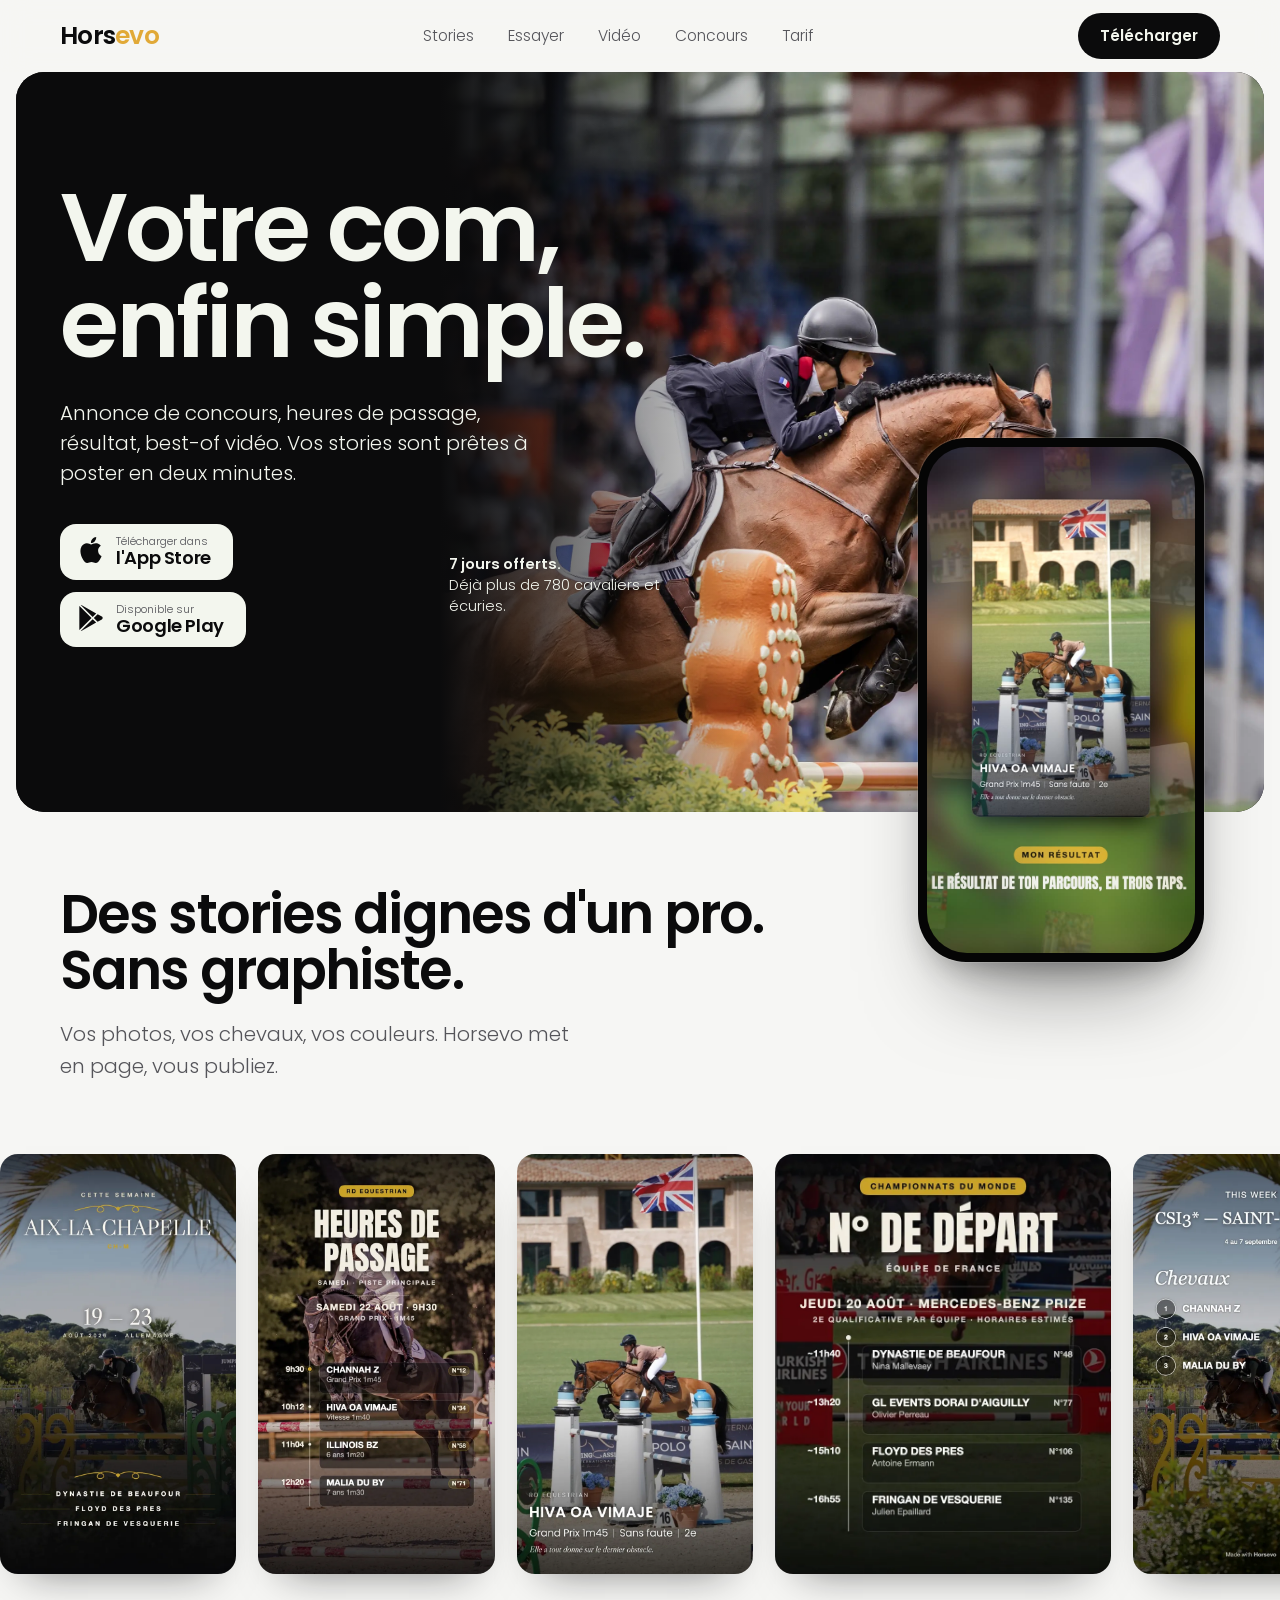
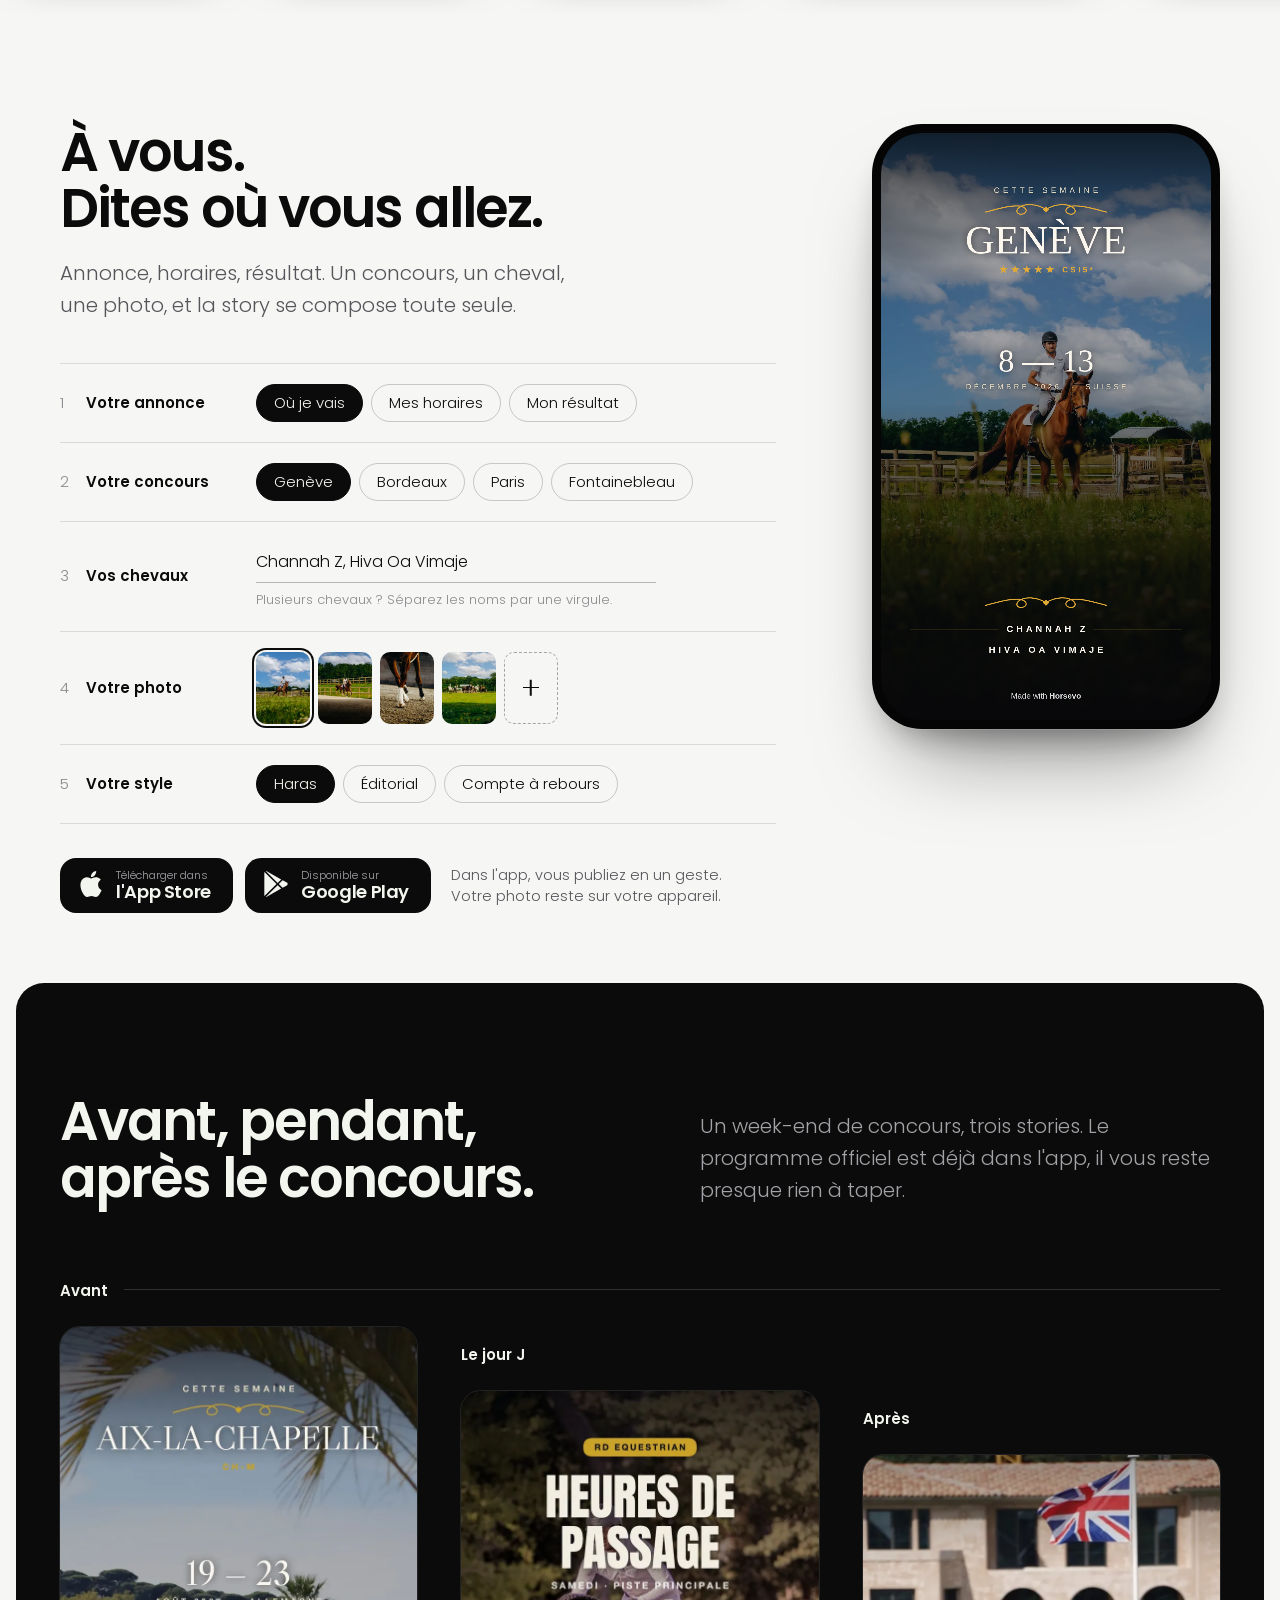
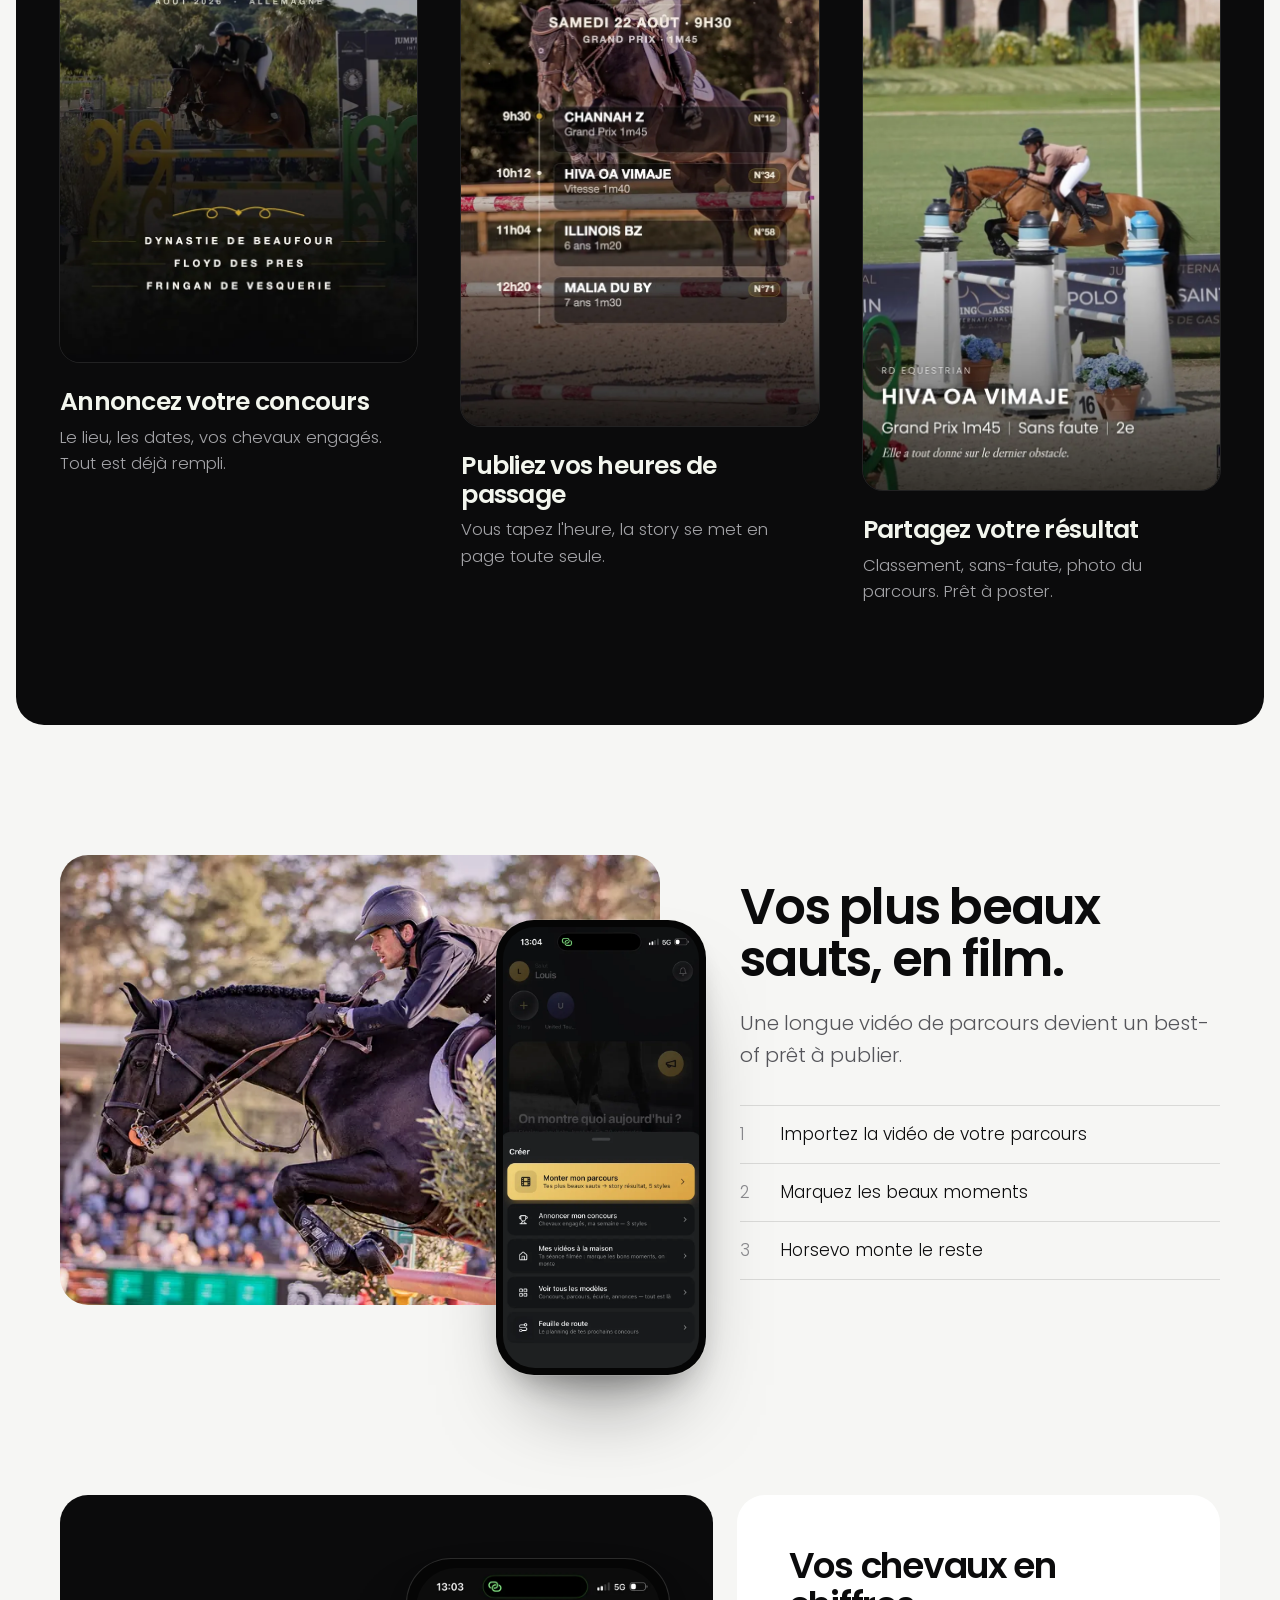
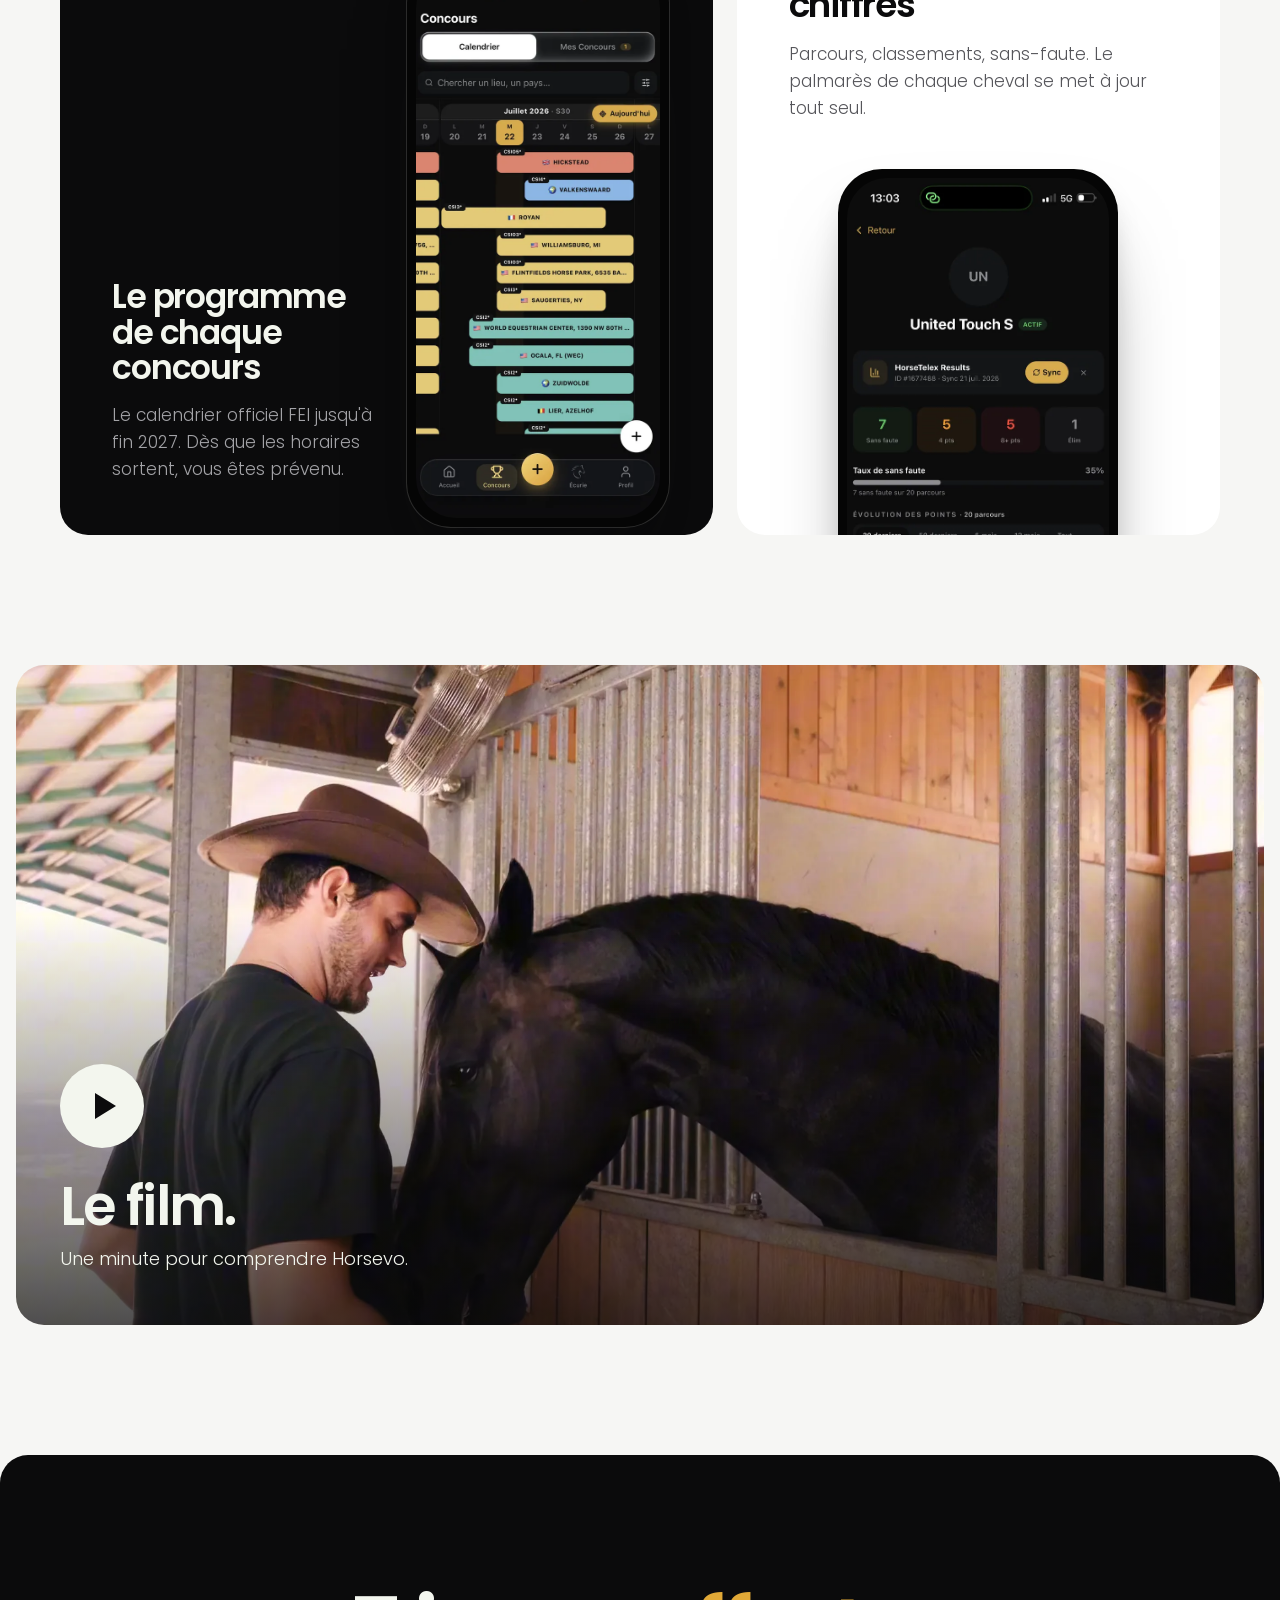
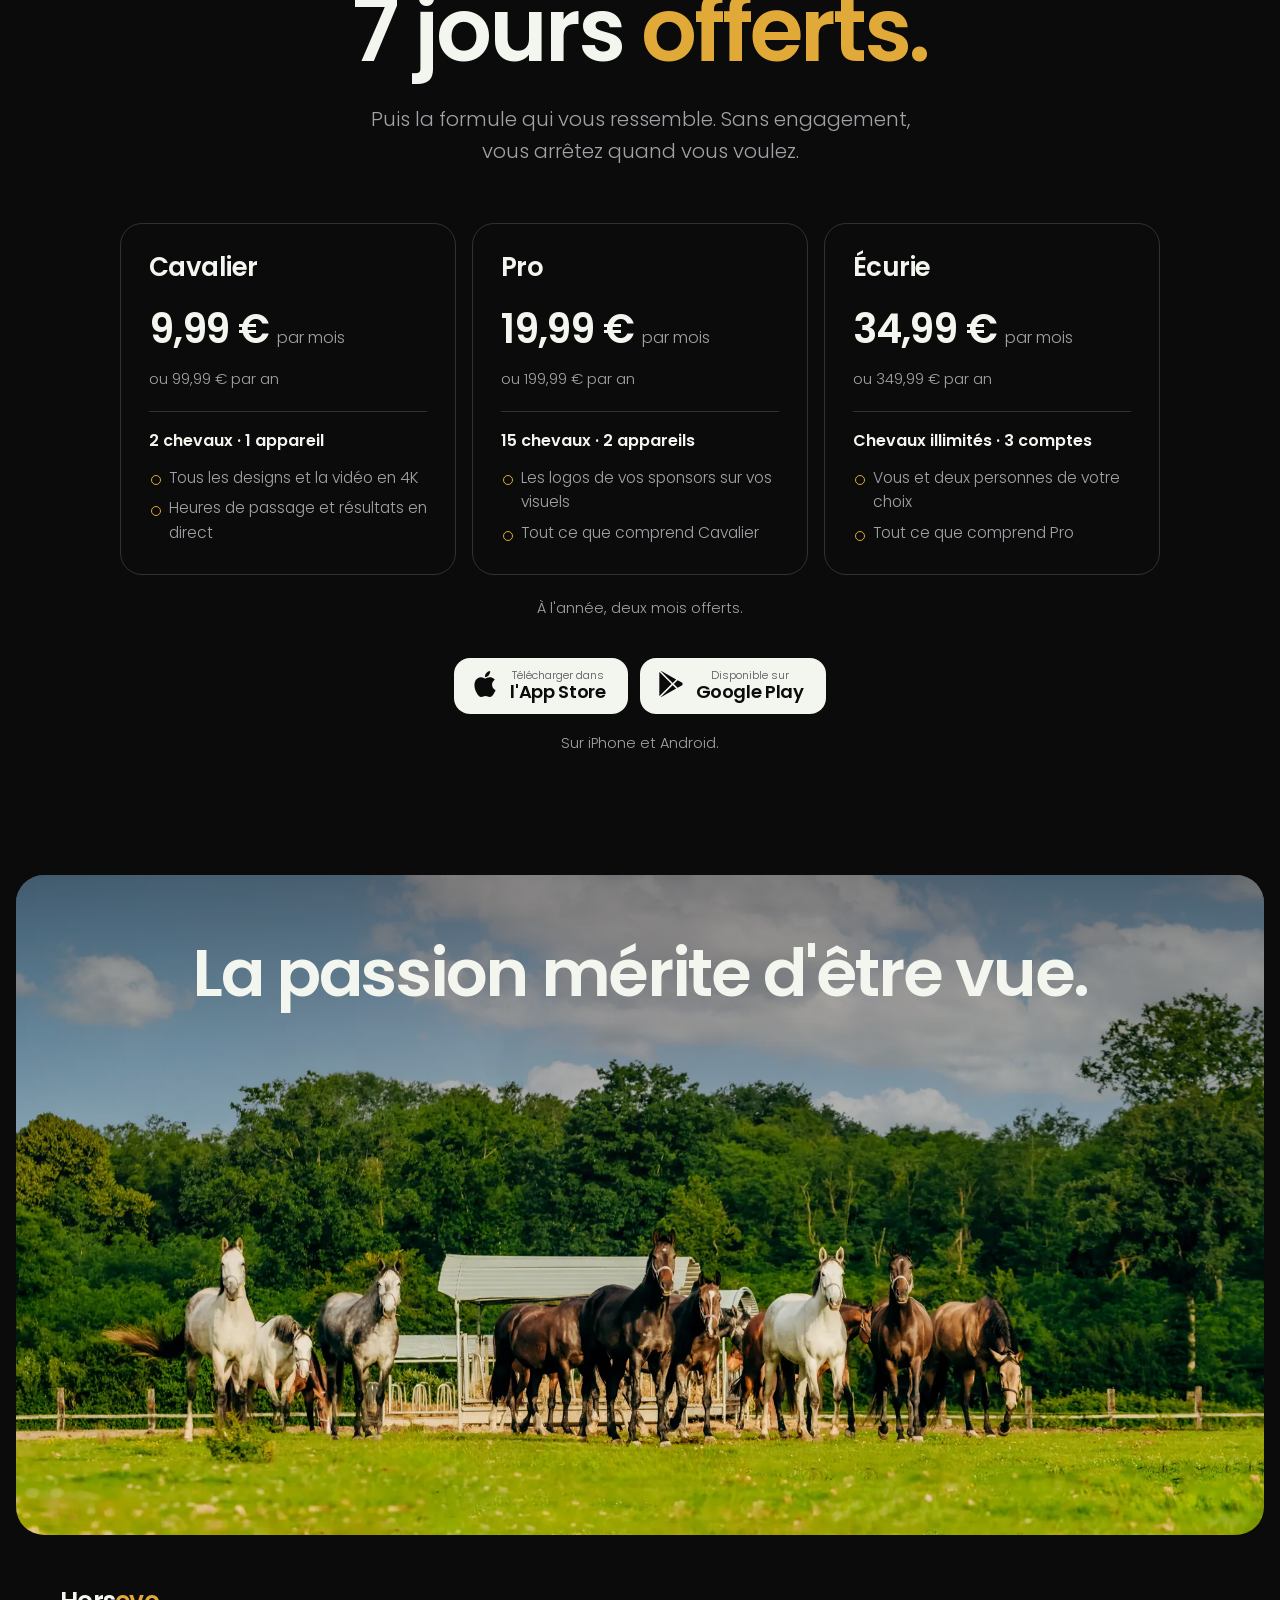
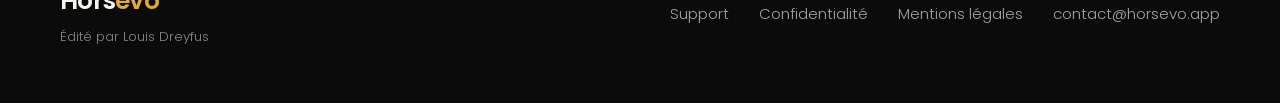
==== index.html @ 9f5da181 "Jour J des formules : Pro et Écurie sans « Bientôt », conditions avec les trois formules (à publier " ====
<!doctype html>
<html lang="fr">
<head>
<meta charset="utf-8" />
<meta name="viewport" content="width=device-width, initial-scale=1, viewport-fit=cover" />
<title>Horsevo · Votre com, enfin simple</title>
<meta name="description" content="Annonce de concours, heures de passage, résultat, best-of vidéo. Avec Horsevo, les stories des cavaliers et des écuries sont prêtes à poster en deux minutes." />
<meta name="theme-color" content="#F6F6F4" />
<link rel="canonical" href="https://horsevo.app/" />
<meta property="og:title" content="Horsevo · Votre com, enfin simple" />
<meta property="og:description" content="Annonce de concours, heures de passage, résultat, best-of vidéo. Vos stories sont prêtes à poster en deux minutes." />
<meta property="og:type" content="website" />
<meta property="og:url" content="https://horsevo.app/" />
<meta property="og:image" content="https://horsevo.app/assets/img/partage.jpg" />
<meta property="og:image:width" content="1200" />
<meta property="og:image:height" content="630" />
<meta property="og:locale" content="fr_FR" />
<meta name="twitter:card" content="summary_large_image" />
<meta name="apple-itunes-app" content="app-id=6760648026" />
<link rel="icon" type="image/png" sizes="32x32" href="/assets/favicon-32.png" />
<link rel="apple-touch-icon" href="/assets/apple-touch-icon.png" />
<link rel="preload" href="/assets/fonts/poppins-semibold-latin.woff2" as="font" type="font/woff2" crossorigin />
<link rel="preload" href="/assets/fonts/poppins-light-latin.woff2" as="font" type="font/woff2" crossorigin />
<script>document.documentElement.className = 'js';</script>
<script type="application/ld+json">
{
  "@context": "https://schema.org",
  "@type": "SoftwareApplication",
  "name": "Horsevo",
  "operatingSystem": "iOS, Android",
  "applicationCategory": "SportsApplication",
  "description": "L'application de communication des cavaliers et des écuries : annonces de concours, heures de passage, résultats et best-of vidéo.",
  "url": "https://horsevo.app/",
  "installUrl": "https://apps.apple.com/fr/app/id6760648026",
  "offers": { "@type": "Offer", "price": "9.99", "priceCurrency": "EUR" }
}
</script>
<style>
  @font-face{font-family:Poppins;font-weight:300;font-style:normal;font-display:swap;src:url(/assets/fonts/poppins-light-latin.woff2) format("woff2")}
  @font-face{font-family:Poppins;font-weight:600;font-style:normal;font-display:swap;src:url(/assets/fonts/poppins-semibold-latin.woff2) format("woff2")}
  @font-face{font-family:"Libre Caslon Display";font-weight:400;font-style:normal;font-display:swap;src:url(/assets/fonts/librecaslondisplay-latin.woff2) format("woff2")}
  @font-face{font-family:Anton;font-weight:400;font-style:normal;font-display:swap;src:url(/assets/fonts/anton-latin.woff2) format("woff2")}

  /* Couleurs de la charte Horsevo (septembre 2026). L'or est une ponctuation, jamais une surface. */
  :root{
    --noir:#0B0B0C; --casse:#F3F6EE; --papier:#F6F6F4; --gris:#8A8A8E; --or:#E1A937;
    --blanc:#FFFFFF; --texte2:#55555A;
    --trait:rgba(11,11,12,.12); --trait-c:rgba(243,246,238,.16);
    --r:28px;
  }
  *{box-sizing:border-box;margin:0;padding:0}
  html{scroll-behavior:smooth;-webkit-text-size-adjust:100%}
  section[id]{scroll-margin-top:96px}
  body{background:var(--papier);color:var(--noir);font-family:Poppins,-apple-system,BlinkMacSystemFont,"Helvetica Neue",Arial,sans-serif;
    font-weight:300;font-size:18px;line-height:1.6;-webkit-font-smoothing:antialiased;overflow-x:hidden}
  img,video{display:block;max-width:100%}
  picture{display:block}
  a{color:inherit;text-decoration:none}
  button{font:inherit;color:inherit;background:none;border:0;cursor:pointer;text-align:inherit}
  :focus-visible{outline:2px solid var(--or);outline-offset:3px;border-radius:6px}
  .wrap{max-width:1240px;margin:0 auto;padding:0 40px}
  h1,h2,h3{font-weight:600;letter-spacing:-.035em;line-height:1.04}
  h2{font-size:54px}
  .lead{color:var(--texte2);font-size:20px;max-width:520px}
  .sombre{background:var(--noir);color:var(--casse)}
  .sombre .lead{color:#A3A3A7}
  .sr{position:absolute;width:1px;height:1px;overflow:hidden;clip:rect(0 0 0 0);white-space:nowrap}

  /* apparition douce au défilement */
  .js .rv{opacity:0;transform:translateY(14px);transition:opacity .9s ease,transform .9s cubic-bezier(.22,1,.36,1)}
  .js .rv.in{opacity:1;transform:none}
  .js .rv.d1{transition-delay:.12s} .js .rv.d2{transition-delay:.24s}

  /* nav */
  nav{position:sticky;top:0;z-index:20;background:rgba(246,246,244,.84);backdrop-filter:saturate(1.4) blur(14px);-webkit-backdrop-filter:saturate(1.4) blur(14px)}
  nav .wrap{display:flex;align-items:center;justify-content:space-between;height:72px}
  .wm{font-size:25px;font-weight:600;letter-spacing:-.03em}
  .wm b{color:var(--or);font-weight:600}
  .links{display:flex;gap:34px;font-size:15.5px;color:var(--texte2)}
  .links a{transition:color .2s}
  .links a:hover{color:var(--noir)}
  .btn{display:inline-flex;align-items:center;gap:10px;background:var(--noir);color:var(--casse);border-radius:999px;padding:11px 22px;font-size:15px;font-weight:600;transition:transform .25s ease}
  .btn:hover{transform:translateY(-1px)}

  /* accueil */
  .hero{padding:0 16px;position:relative}
  .hero-in{position:relative;height:740px;border-radius:var(--r);overflow:hidden;background:var(--noir)}
  .hero-in picture,.hero-in img{width:100%;height:100%}
  .hero-in img{object-fit:cover;object-position:50% 36%;animation:derive 26s ease-in-out infinite alternate}
  @keyframes derive{from{transform:scale(1.02)}to{transform:scale(1.09) translateX(-1.2%)}}
  .hero-in::after{content:"";position:absolute;inset:0;background:linear-gradient(90deg,rgba(11,11,12,.64) 0%,rgba(11,11,12,.32) 40%,rgba(11,11,12,0) 66%)}
  /* Grand écran : la photo à droite, le texte sur le noir à gauche (le visage de la cavalière ne passe plus sous le titre). */
  @media(min-width:1081px){
    .hero-in picture{position:absolute;top:0;right:0;bottom:0;width:66%}
    .hero-in img{object-position:50% 30%}
    .hero-in::after{background:linear-gradient(90deg,var(--noir) 34%,rgba(11,11,12,.55) 45%,rgba(11,11,12,0) 62%)}
  }
  .hero-tx{position:absolute;z-index:2;left:max(40px,calc((100% - 1160px)/2));top:108px;color:var(--casse);max-width:660px}
  .hero-tx h1{font-size:96px;line-height:1}
  .hero-tx p{font-size:20px;line-height:1.5;margin-top:26px;max-width:500px}
  .cta{display:flex;align-items:center;gap:20px;margin-top:36px}
  .store{display:inline-flex;align-items:center;gap:12px;background:var(--casse);color:var(--noir);border-radius:16px;padding:11px 22px 11px 18px;transition:transform .25s ease}
  .store:hover{transform:translateY(-2px)}
  .stores{display:flex;flex-wrap:wrap;gap:12px}
  .store svg{width:26px;height:26px;flex:none;margin-top:-3px}
  .store small{display:block;font-size:11px;line-height:1.1;color:var(--texte2);font-weight:300}
  .store span{display:block;font-size:18px;font-weight:600;letter-spacing:-.02em;line-height:1.2;text-align:left}
  .cta-n{font-size:14.5px;line-height:1.45}
  .cta-n b{font-weight:600}

  /* téléphone */
  .phone{position:relative;background:#050505;border-radius:48px;padding:9px;aspect-ratio:9/19.5;
    box-shadow:0 0 0 1px rgba(243,246,238,.14),0 50px 90px -40px rgba(11,11,12,.6),0 18px 36px -18px rgba(11,11,12,.4)}
  .phone img,.phone video{width:100%;height:100%;border-radius:40px;object-fit:cover;background:#000}
  .phone picture{height:100%}
  .hero-phone{position:absolute;z-index:3;width:286px;aspect-ratio:9/16.5;right:max(72px,calc((100% - 1128px)/2));bottom:-150px}

  /* stories */
  .after{padding:74px 0 0}
  .after .wrap{min-height:150px}
  .after h2{max-width:760px}
  .after .lead{margin-top:20px}
  .ribbon{margin-top:64px;overflow:hidden;padding:8px 0 40px}
  .track{display:flex;gap:22px;width:max-content;animation:defile 50s linear infinite}
  .ribbon:hover .track{animation-play-state:paused}
  @keyframes defile{to{transform:translateX(calc(-50% - 11px))}}
  .track img{height:420px;width:auto;border-radius:18px;box-shadow:0 22px 40px -26px rgba(11,11,12,.55)}

  /* simulateur : la story se compose en direct */
  .simu{display:none;padding:110px 0 0}
  .js .simu{display:block}
  .s-grid{display:grid;grid-template-columns:1fr 348px;gap:96px;align-items:start}
  .s-ph{position:sticky;top:104px}
  .s-tx .lead{margin-top:20px}
  .s-form{margin-top:42px;border-top:1px solid var(--trait);counter-reset:rang}
  .rang{display:grid;grid-template-columns:178px 1fr;gap:18px;align-items:center;padding:20px 0;border-bottom:1px solid var(--trait);counter-increment:rang}
  .rang[hidden]{display:none}
  .et{font-size:15px;font-weight:600;display:flex;gap:14px}
  .et i{font-style:normal;font-weight:300;color:var(--gris);width:12px}
  .et i::before{content:counter(rang)}
  .choix{display:flex;flex-wrap:wrap;gap:8px}
  .puce{position:relative;cursor:pointer}
  .puce input,.vig input{position:absolute;opacity:0;width:1px;height:1px;pointer-events:none}
  .puce span{display:block;border:1px solid rgba(11,11,12,.2);border-radius:999px;padding:8px 17px;font-size:15px;line-height:1.35;transition:background .2s,color .2s,border-color .2s}
  .puce:hover span{border-color:var(--noir)}
  .puce input:checked + span{background:var(--noir);border-color:var(--noir);color:var(--casse)}
  .puce input:focus-visible + span,.vig input:focus-visible + img,.vig input:focus-visible + b{outline:2px solid var(--or);outline-offset:3px}
  .champ{width:100%;max-width:400px;font:inherit;font-size:16px;color:var(--noir);background:transparent;border:0;border-bottom:1px solid rgba(11,11,12,.28);border-radius:0;padding:7px 0;transition:border-color .2s}
  .champ:focus{outline:0;border-bottom-color:var(--noir)}
  .aide{display:block;font-size:13px;color:var(--gris);margin-top:7px}
  .vig{position:relative;cursor:pointer;display:block}
  .vig img,.vig b{display:block;width:54px;height:72px;border-radius:10px;object-fit:cover}
  .vig b{border:1px dashed rgba(11,11,12,.34);position:relative;transition:border-color .2s}
  .vig b::before,.vig b::after{content:"";position:absolute;left:50%;top:50%;width:16px;height:1.5px;margin:-.75px 0 0 -8px;background:var(--noir)}
  .vig b::after{transform:rotate(90deg)}
  .vig:hover b{border-color:var(--noir)}
  .vig input:checked + img{box-shadow:0 0 0 2px var(--papier),0 0 0 4px var(--noir)}
  .vig.perso.pleine b{display:none}
  .deux{display:flex;flex-direction:column;gap:10px}
  .charge{display:flex;align-items:center;flex-wrap:wrap;gap:6px 18px}
  .charge .aide{margin-top:0}
  .bouton{border:1px solid var(--noir);border-radius:999px;padding:9px 20px;font-size:15px;font-weight:600;line-height:1.35;transition:background .2s,color .2s,opacity .2s}
  .bouton:hover{background:var(--noir);color:var(--casse)}
  .bouton:disabled{opacity:.5;cursor:default;background:transparent;color:var(--noir)}
  .s-fin{display:flex;align-items:center;gap:20px;margin-top:34px}
  .s-fin p{font-size:14.5px;line-height:1.45;color:var(--texte2)}
  .store.n{background:var(--noir);color:var(--casse)}
  .store.n small{color:#A3A3A7}
  .s-ph .phone{aspect-ratio:auto;border-radius:50px}
  .ecran{position:relative;aspect-ratio:9/16;border-radius:41px;overflow:hidden;background:#050708}
  .ecran canvas{position:absolute;inset:0;width:100%;height:100%;display:block;opacity:0;transition:opacity .45s ease}
  .ecran canvas.vue{opacity:1}

  /* avant, pendant, après : panneau noir */
  .panneau{margin:70px 16px 0;border-radius:var(--r)}
  .moments{padding:110px 0 120px}
  .m-head{display:flex;justify-content:space-between;align-items:flex-end;gap:40px}
  .m-grid{display:grid;grid-template-columns:repeat(3,1fr);gap:44px;margin-top:70px;position:relative}
  .m-grid::before{content:"";position:absolute;left:0;right:0;top:13px;height:1px;background:var(--trait-c)}
  .mo:nth-child(2){margin-top:64px}
  .mo:nth-child(3){margin-top:128px}
  .mo .when{position:relative;display:inline-block;background:var(--noir);padding-right:16px;font-size:15px;font-weight:600;line-height:26px}
  .mo img{margin-top:22px;border-radius:20px;width:100%;height:auto;box-shadow:0 0 0 1px rgba(243,246,238,.10)}
  .mo h3{font-size:25px;letter-spacing:-.03em;line-height:1.15;margin-top:26px}
  .mo p{color:#A3A3A7;font-size:16.5px;margin-top:8px;max-width:330px}

  /* best-of */
  .film{padding:130px 0 0}
  .f-grid{display:grid;grid-template-columns:1.25fr 1fr;gap:80px;align-items:center}
  .f-ph{position:relative}
  .f-ph > picture img{border-radius:var(--r);width:100%;height:auto;aspect-ratio:4/3;object-fit:cover}
  .f-ph .phone{position:absolute;width:210px;right:-46px;bottom:-70px;border-radius:38px;padding:7px}
  .f-ph .phone img{border-radius:32px}
  .f-tx h2{font-size:50px}
  .f-tx .lead{margin-top:22px}
  .steps{margin-top:34px;border-top:1px solid var(--trait);list-style:none;counter-reset:e}
  .steps li{display:flex;gap:18px;padding:15px 0;border-bottom:1px solid var(--trait);font-size:17px;counter-increment:e}
  .steps li::before{content:counter(e);color:var(--gris);width:22px;flex:none}

  /* concours + chevaux */
  .duo{padding:190px 0 0}
  .d-grid{display:grid;grid-template-columns:1.35fr 1fr;gap:24px}
  .card{background:var(--blanc);border-radius:var(--r);padding:52px 52px 0;overflow:hidden;position:relative;min-height:640px}
  .card h3{font-size:36px;line-height:1.08;max-width:420px}
  .card p{color:var(--texte2);margin-top:16px;font-size:17px;max-width:400px}
  .card .phone{width:280px;margin:46px auto -260px;border-radius:44px}
  .card.a{background:var(--noir);color:var(--casse);display:flex;flex-direction:column;justify-content:flex-end;padding-bottom:52px}
  .card.a p{color:#A3A3A7;max-width:270px}
  .card.a h3{max-width:270px;font-size:33px}
  .card.a .phone{position:absolute;right:44px;top:64px;margin:0;width:262px}

  /* le film */
  .brand{padding:130px 16px 0}
  .brand-in{position:relative;display:block;width:100%;border-radius:var(--r);overflow:hidden;height:660px}
  .brand-in picture,.brand-in img{width:100%;height:100%}
  .brand-in img{object-fit:cover;object-position:50% 38%;transition:transform 1.2s cubic-bezier(.22,1,.36,1)}
  .brand-in:hover img{transform:scale(1.03)}
  .brand-in::after{content:"";position:absolute;inset:0;background:linear-gradient(0deg,rgba(11,11,12,.72),rgba(11,11,12,0) 62%)}
  .play{width:84px;height:84px;margin-bottom:30px;border-radius:50%;background:var(--casse);display:flex;align-items:center;justify-content:center}
  .play::before{content:"";margin-left:6px;border-left:21px solid var(--noir);border-top:13px solid transparent;border-bottom:13px solid transparent}
  .brand-tx{position:absolute;z-index:2;left:max(40px,calc((100% - 1160px)/2));bottom:52px;color:var(--casse)}
  .brand-tx strong{display:block;font-size:54px;font-weight:600;letter-spacing:-.035em;line-height:1.04}
  .brand-tx em{display:block;font-style:normal;margin-top:10px;font-size:18px}

  dialog{border:0;padding:0;background:transparent;max-width:none;max-height:none;margin:auto;overflow:visible}
  dialog::backdrop{background:rgba(11,11,12,.86)}
  dialog video{width:min(92vw,1280px);height:auto;max-height:82vh;border-radius:22px;background:#000}
  .fermer{position:absolute;top:-52px;right:0;color:var(--casse);font-size:15px;font-weight:600;padding:10px 0}

  /* fin : tarif, photo, pied, sur noir */
  .fin{margin-top:130px;border-radius:var(--r) var(--r) 0 0;padding-bottom:1px}
  .price{padding:130px 0 120px;text-align:center}
  .price h2{font-size:88px}
  .price h2 b{color:var(--or);font-weight:600}
  .price p{font-size:20px;color:#A3A3A7;margin:26px auto 0;max-width:580px}
  .price .stores{margin-top:38px;justify-content:center}
  .price .fine{font-size:14.5px;margin-top:18px}
  .formules{display:grid;grid-template-columns:repeat(3,minmax(0,1fr));gap:16px;max-width:1040px;margin:56px auto 0;text-align:left}
  .formule{position:relative;border:1px solid var(--trait-c);border-radius:22px;padding:30px 28px 28px;display:flex;flex-direction:column;gap:6px}
  .formule h3{font-size:26px;letter-spacing:-.02em}
  .price .formule p{margin:0;max-width:none}
  .price .formule .prix{font-size:16px;color:#A3A3A7;margin-top:10px}
  .formule .prix b{font-size:40px;font-weight:600;color:var(--casse);letter-spacing:-.03em;margin-right:4px}
  .price .formule .an{font-size:15px;color:#A3A3A7}
  .price .formule .quoi{font-size:16px;color:var(--casse);font-weight:600;margin-top:14px;padding-top:16px;border-top:1px solid var(--trait-c)}
  .formule ul{list-style:none;display:flex;flex-direction:column;gap:6px;font-size:15.5px;color:#A3A3A7;margin-top:6px}
  .formule li{padding-left:20px;position:relative}
  .formule li::before{content:"";position:absolute;left:2px;top:.62em;width:8px;height:8px;border-radius:50%;border:1.5px solid var(--or)}
  .price .formules + .fine{margin-top:22px}
  .end{padding:0 16px}
  .end-in{position:relative;border-radius:var(--r);overflow:hidden;height:660px}
  .end-in picture,.end-in img{width:100%;height:100%}
  .end-in img{object-fit:cover;object-position:50% 36%}
  .end-in::after{content:"";position:absolute;inset:0;background:linear-gradient(180deg,rgba(11,11,12,.48),rgba(11,11,12,0) 55%)}
  .end-tx{position:absolute;z-index:2;inset:64px 40px auto;text-align:center;color:var(--casse)}
  .end-tx h2{font-size:66px}
  footer{padding:46px 0 54px;font-size:15px;color:#A3A3A7}
  footer .wrap{display:flex;justify-content:space-between;align-items:center;gap:30px;flex-wrap:wrap}
  footer .fl{display:flex;gap:30px}
  footer .fl a{transition:color .2s}
  footer .fl a:hover{color:var(--casse)}
  footer .wm{color:var(--casse)}
  .edite{display:block;font-size:13px;margin-top:6px;color:var(--gris)}

  @media(max-width:1080px){
    .s-grid{grid-template-columns:1fr 300px;gap:56px}
    .rang{grid-template-columns:150px 1fr}
    .after h2{max-width:560px}
    .m-head{display:block}
    .m-head .lead{margin-top:18px}
    .hero-tx h1{font-size:80px}
    .hero-phone{width:250px}
    .f-grid{gap:70px}
    .card{padding:40px 40px 0}
    .card.a{padding-bottom:40px}
    .card.a .phone{width:230px;right:30px}
    .card.a h3,.card.a p{max-width:230px}
  }

  @media(max-width:900px){
    body{font-size:16.5px}
    .wrap{padding:0 22px}
    .links{display:none}
    nav .wrap{height:62px}
    .btn{padding:10px 18px;font-size:14.5px}
    h2,.f-tx h2{font-size:35px}
    .brand-tx strong{font-size:35px}
    .lead{font-size:17px}
    .hero{padding:0 10px}
    .hero-in{height:680px}
    .hero-in img{object-position:58% 50%}
    .hero-in::after{background:linear-gradient(180deg,rgba(11,11,12,.64),rgba(11,11,12,.2) 62%)}
    .hero-tx{left:24px;right:24px;top:44px}
    .hero-tx h1{font-size:clamp(44px,13.4vw,60px)}
    .hero-tx p{font-size:16.5px;margin-top:18px;max-width:300px}
    .cta{flex-direction:column;align-items:flex-start;gap:14px;margin-top:26px}
    .hero-phone{width:176px;right:50%;transform:translateX(50%);bottom:-120px;border-radius:34px;padding:6px}
    .hero-phone video{border-radius:28px}
    .after{padding-top:170px}
    .after h2{max-width:none}
    .ribbon{margin-top:40px}
    .track{gap:14px}
    .track img{height:300px;border-radius:14px}
    .panneau{margin:40px 10px 0}
    .moments{padding:70px 0 80px}
    .m-head{display:block}
    .m-head .lead{margin-top:16px}
    .m-grid{grid-template-columns:1fr;gap:54px;margin-top:44px}
    .m-grid::before{display:none}
    .mo:nth-child(2),.mo:nth-child(3){margin-top:0}
    .mo img{width:78%;max-width:340px}
    .simu{padding-top:80px}
    .s-grid{grid-template-columns:1fr;gap:0}
    .s-tx{display:contents}
    .s-tx h2{grid-row:1}
    .s-tx .lead{grid-row:2;margin-top:16px}
    .s-ph{grid-row:3;position:sticky;top:62px;z-index:5;margin:26px -22px 0;padding:14px 0 6px;background:var(--papier)}
    .s-ph::after{content:"";position:absolute;left:0;right:0;top:100%;height:18px;background:linear-gradient(180deg,var(--papier),rgba(246,246,244,0))}
    .s-ph .phone{width:172px;margin:0 auto;border-radius:30px;padding:5px;box-shadow:0 0 0 1px rgba(243,246,238,.14),0 24px 40px -26px rgba(11,11,12,.6)}
    .ecran{border-radius:25px}
    .js .s-ph.rv{transform:none}
    .s-form{grid-row:4;margin-top:26px}
    .s-fin{grid-row:5;flex-direction:column;align-items:flex-start;gap:12px;margin-top:28px}
    .rang{grid-template-columns:1fr;gap:12px;padding:18px 0}
    .film{padding-top:90px}
    .f-grid{grid-template-columns:1fr;gap:92px}
    .f-ph .phone{width:118px;right:12px;bottom:-54px;border-radius:24px;padding:5px}
    .f-ph .phone img{border-radius:20px}
    .duo{padding-top:90px}
    .d-grid{grid-template-columns:1fr}
    .card{padding:34px 28px 0;min-height:0}
    .card h3{font-size:29px}
    .card.a{padding:34px 28px 0;min-height:0;justify-content:flex-start}
    .card.a h3{order:1;max-width:none;font-size:29px}
    .card.a p{order:2;max-width:none}
    .card .phone,.card.a .phone{position:relative;right:auto;top:auto;width:230px;margin:36px auto -210px;border-radius:38px;padding:7px;order:3}
    .card .phone img{border-radius:32px}
    .brand{padding:90px 10px 0}
    .brand-in{height:460px}
    .brand-tx{left:24px;right:24px;bottom:30px}
    .play{width:64px;height:64px;margin-bottom:20px}
    .play::before{border-left-width:17px;border-top-width:11px;border-bottom-width:11px;margin-left:5px}
    .fin{margin-top:90px}
    .price{padding:90px 0 80px}
    .price h2{font-size:clamp(40px,12.4vw,56px)}
    .price p{font-size:17px}
    .formules{grid-template-columns:1fr;max-width:460px;margin-top:40px}
    .end{padding:0 10px}
    .end-in{height:560px}
    .end-in img{object-position:50% 50%}
    .end-tx{inset:50px 22px auto}
    .end-tx h2{font-size:38px}
    footer .wrap{flex-direction:column;align-items:flex-start;gap:18px}
    footer .fl{flex-wrap:wrap;gap:12px 24px}
    dialog video{border-radius:14px}
  }

  @media(prefers-reduced-motion:reduce){
    html{scroll-behavior:auto}
    .hero-in img,.track{animation:none}
    .js .rv{opacity:1;transform:none;transition:none}
    .ribbon{overflow-x:auto}
  }
  /* rendu figé, pour les captures de relecture */
  .fige .hero-in img,.fige .track{animation:none}
  .fige .rv{opacity:1 !important;transform:none !important;transition:none !important}
</style>
</head>
<body>

<nav aria-label="Navigation principale">
  <div class="wrap">
    <a class="wm" href="/" aria-label="Horsevo, accueil">Hors<b>evo</b></a>
    <div class="links">
      <a href="#stories">Stories</a>
      <a href="#simulateur">Essayer</a>
      <a href="#video">Vidéo</a>
      <a href="#concours">Concours</a>
      <a href="#tarif">Tarif</a>
    </div>
    <a class="btn" href="https://apps.apple.com/fr/app/id6760648026">Télécharger</a>
  </div>
</nav>

<main>

<section class="hero">
  <div class="hero-in">
    <picture>
      <source type="image/webp" srcset="/assets/img/accueil-nina-1000.webp 1000w, /assets/img/accueil-nina-2000.webp 2000w" sizes="100vw">
      <img src="/assets/img/accueil-nina-2000.jpg" srcset="/assets/img/accueil-nina-1000.jpg 1000w, /assets/img/accueil-nina-2000.jpg 2000w" sizes="100vw"
           width="2000" height="2500" alt="Nina Mallevaey et Dynastie de Beaufour en plein saut à Aix-la-Chapelle" fetchpriority="high">
    </picture>
    <div class="hero-tx">
      <h1>Votre com,<br>enfin simple.</h1>
      <p>Annonce de concours, heures de passage, résultat, best-of vidéo. Vos stories sont prêtes à poster en deux minutes.</p>
      <div class="cta">
        <div class="stores">
          <a class="store" href="https://apps.apple.com/fr/app/id6760648026">
          <svg viewBox="0 0 24 24" aria-hidden="true"><path fill="currentColor" d="M12.152 6.896c-.948 0-2.415-1.078-3.96-1.04-2.04.027-3.91 1.183-4.961 3.014-2.117 3.675-.546 9.103 1.519 12.09 1.013 1.454 2.208 3.09 3.792 3.039 1.52-.065 2.09-.987 3.935-.987 1.831 0 2.35.987 3.96.948 1.637-.026 2.676-1.48 3.676-2.948 1.156-1.688 1.636-3.325 1.662-3.415-.039-.013-3.182-1.221-3.22-4.857-.026-3.04 2.48-4.494 2.597-4.559-1.429-2.09-3.623-2.324-4.39-2.376-2-.156-3.675 1.09-4.61 1.09zM15.53 3.83c.843-1.012 1.4-2.427 1.245-3.83-1.207.052-2.662.805-3.532 1.818-.78.896-1.454 2.338-1.273 3.714 1.338.104 2.715-.688 3.559-1.701"/></svg>
          <div><small>Télécharger dans</small><span>l'App Store</span></div>
        </a>
          <a class="store" href="https://play.google.com/store/apps/details?id=app.horsevo">
            <svg viewBox="0 0 24 24" aria-hidden="true"><path fill="currentColor" d="M22.018 13.298l-3.919 2.218-3.515-3.493 3.543-3.521 3.891 2.202a1.49 1.49 0 0 1 0 2.594zM1.337.924a1.486 1.486 0 0 0-.112.568v21.017c0 .217.045.419.124.6l11.155-11.087L1.337.924zm12.207 10.065l3.258-3.238L3.45.195a1.466 1.466 0 0 0-.946-.179l11.04 10.973zm0 2.067l-11 10.933c.298.036.612-.016.906-.183l13.324-7.54-3.23-3.21z"/></svg>
            <div><small>Disponible sur</small><span>Google Play</span></div>
          </a>
        </div>
        <div class="cta-n"><b>7 jours offerts.</b><br>Déjà plus de 780 cavaliers et écuries.</div>
      </div>
    </div>
  </div>
  <div class="phone hero-phone">
    <video id="film-accueil" poster="/assets/img/film-affiche.jpg" autoplay muted loop playsinline preload="metadata"
           aria-label="Le film Horsevo : une story de résultat créée dans l'application">
      <source src="/assets/video/film-540.mp4" type="video/mp4">
    </video>
  </div>
</section>

<section class="after" id="stories">
  <div class="wrap">
    <h2 class="rv">Des stories dignes d'un pro. Sans graphiste.</h2>
    <p class="lead rv d1">Vos photos, vos chevaux, vos couleurs. Horsevo met en page, vous publiez.</p>
  </div>
  <div class="ribbon">
    <div class="track" id="piste">
      <img src="/assets/img/story-annonce.webp" width="720" height="1280" loading="lazy" decoding="async" alt="Story d'annonce de concours : Aix-la-Chapelle, du 19 au 23 août, trois chevaux engagés">
      <img src="/assets/img/story-heures.webp" width="720" height="1280" loading="lazy" decoding="async" alt="Story des heures de passage du samedi, quatre chevaux">
      <img src="/assets/img/story-resultat.webp" width="720" height="1280" loading="lazy" decoding="async" alt="Story de résultat : Hiva Oa Vimaje, sans faute, deuxième du Grand Prix">
      <img src="/assets/img/post-depart.webp" width="720" height="900" loading="lazy" decoding="async" alt="Publication des numéros de départ d'une équipe">
      <img src="/assets/img/story-editorial.webp" width="720" height="1280" loading="lazy" decoding="async" alt="Story de la semaine : les chevaux engagés au CSI de Saint-Tropez">
      <img src="/assets/img/story-palmares.webp" width="720" height="1280" loading="lazy" decoding="async" alt="Story de palmarès : première place pour Channah Z">
      <img src="/assets/img/story-cheval.webp" width="720" height="1280" loading="lazy" decoding="async" alt="Story de présentation d'un cheval, photo en noir et blanc">
    </div>
  </div>
</section>

<section class="simu" id="simulateur">
  <div class="wrap s-grid">
    <div class="s-tx">
      <h2 class="rv">À vous.<br><span id="s-titre">Dites où vous allez.</span></h2>
      <p class="lead rv d1">Annonce, horaires, résultat. Un concours, un cheval, une photo, et la story se compose toute seule.</p>
      <form class="s-form" id="simu" autocomplete="off">
        <div class="rang" role="radiogroup" aria-labelledby="et-0">
          <div class="et" id="et-0"><i aria-hidden="true"></i>Votre annonce</div>
          <div class="choix">
            <label class="puce"><input type="radio" name="mode" value="annonce" checked><span>Où je vais</span></label>
            <label class="puce"><input type="radio" name="mode" value="horaires"><span>Mes horaires</span></label>
            <label class="puce"><input type="radio" name="mode" value="resultat"><span>Mon résultat</span></label>
          </div>
        </div>
        <div class="rang" role="radiogroup" aria-labelledby="et-1">
          <div class="et" id="et-1"><i aria-hidden="true"></i>Votre concours</div>
          <div class="choix" id="choix-concours"></div>
        </div>
        <div class="rang">
          <label class="et" for="chevaux" id="et-chevaux"><i aria-hidden="true"></i>Vos chevaux</label>
          <div>
            <input class="champ" id="chevaux" type="text" maxlength="90" value="Channah Z, Hiva Oa Vimaje" aria-describedby="aide-chevaux">
            <span class="aide" id="aide-chevaux">Plusieurs chevaux ? Séparez les noms par une virgule.</span>
          </div>
        </div>
        <div class="rang" id="rang-horaires" hidden>
          <div class="et"><i aria-hidden="true"></i>Vos horaires</div>
          <div class="charge">
            <button class="bouton" id="charger" type="button">Charger les horaires</button>
            <span class="aide" id="statut-horaires" role="status"></span>
          </div>
        </div>
        <div class="rang" id="rang-resultat" role="group" aria-labelledby="et-r" hidden>
          <div class="et" id="et-r"><i aria-hidden="true"></i>Votre résultat</div>
          <div class="deux">
            <div class="choix" role="radiogroup" aria-label="Votre parcours">
              <label class="puce"><input type="radio" name="score" value="Sans faute" checked><span>Sans faute</span></label>
              <label class="puce"><input type="radio" name="score" value="4 points"><span>4 points</span></label>
            </div>
            <div class="choix" role="radiogroup" aria-label="Votre classement">
              <label class="puce"><input type="radio" name="rang" value="1er"><span>1er</span></label>
              <label class="puce"><input type="radio" name="rang" value="2e" checked><span>2e</span></label>
              <label class="puce"><input type="radio" name="rang" value="3e"><span>3e</span></label>
              <label class="puce"><input type="radio" name="rang" value="5e"><span>5e</span></label>
            </div>
          </div>
        </div>
        <div class="rang" role="radiogroup" aria-labelledby="et-3">
          <div class="et" id="et-3"><i aria-hidden="true"></i>Votre photo</div>
          <div class="choix">
            <label class="vig"><input type="radio" name="photo" value="pre" checked><img src="/assets/simu/pre-v.webp" width="180" height="240" loading="lazy" alt="Un cavalier dans un pré"></label>
            <label class="vig"><input type="radio" name="photo" value="galop"><img src="/assets/simu/galop-v.webp" width="180" height="240" loading="lazy" alt="Un galop le long de la lice"></label>
            <label class="vig"><input type="radio" name="photo" value="sabots"><img src="/assets/simu/sabots-v.webp" width="180" height="240" loading="lazy" alt="Les sabots d'un cheval sur le sable"></label>
            <label class="vig"><input type="radio" name="photo" value="troupeau"><img src="/assets/simu/troupeau-v.webp" width="180" height="240" loading="lazy" alt="Un troupeau au pré"></label>
            <label class="vig perso" id="vig-perso" title="Essayer avec votre photo"><input type="file" id="photo-perso" accept="image/*" aria-label="Essayer avec votre photo"><input type="radio" name="photo" value="perso" id="radio-perso" disabled tabindex="-1" aria-hidden="true"><b></b></label>
          </div>
        </div>
        <div class="rang" role="radiogroup" aria-labelledby="et-4">
          <div class="et" id="et-4"><i aria-hidden="true"></i>Votre style</div>
          <div class="choix" id="choix-style"></div>
        </div>
      </form>
      <div class="s-fin">
        <div class="stores">
          <a class="store n" href="https://apps.apple.com/fr/app/id6760648026">
          <svg viewBox="0 0 24 24" aria-hidden="true"><path fill="currentColor" d="M12.152 6.896c-.948 0-2.415-1.078-3.96-1.04-2.04.027-3.91 1.183-4.961 3.014-2.117 3.675-.546 9.103 1.519 12.09 1.013 1.454 2.208 3.09 3.792 3.039 1.52-.065 2.09-.987 3.935-.987 1.831 0 2.35.987 3.96.948 1.637-.026 2.676-1.48 3.676-2.948 1.156-1.688 1.636-3.325 1.662-3.415-.039-.013-3.182-1.221-3.22-4.857-.026-3.04 2.48-4.494 2.597-4.559-1.429-2.09-3.623-2.324-4.39-2.376-2-.156-3.675 1.09-4.61 1.09zM15.53 3.83c.843-1.012 1.4-2.427 1.245-3.83-1.207.052-2.662.805-3.532 1.818-.78.896-1.454 2.338-1.273 3.714 1.338.104 2.715-.688 3.559-1.701"/></svg>
          <div><small>Télécharger dans</small><span>l'App Store</span></div>
        </a>
          <a class="store n" href="https://play.google.com/store/apps/details?id=app.horsevo">
            <svg viewBox="0 0 24 24" aria-hidden="true"><path fill="currentColor" d="M22.018 13.298l-3.919 2.218-3.515-3.493 3.543-3.521 3.891 2.202a1.49 1.49 0 0 1 0 2.594zM1.337.924a1.486 1.486 0 0 0-.112.568v21.017c0 .217.045.419.124.6l11.155-11.087L1.337.924zm12.207 10.065l3.258-3.238L3.45.195a1.466 1.466 0 0 0-.946-.179l11.04 10.973zm0 2.067l-11 10.933c.298.036.612-.016.906-.183l13.324-7.54-3.23-3.21z"/></svg>
            <div><small>Disponible sur</small><span>Google Play</span></div>
          </a>
        </div>
        <p>Dans l'app, vous publiez en un geste.<br>Votre photo reste sur votre appareil.</p>
      </div>
    </div>
    <div class="s-ph rv d1">
      <div class="phone">
        <div class="ecran" id="ecran" role="img" aria-label="Aperçu de votre story">
          <canvas width="1080" height="1920"></canvas>
          <canvas width="1080" height="1920"></canvas>
        </div>
      </div>
    </div>
  </div>
</section>

<section class="panneau sombre moments">
  <div class="wrap">
    <div class="m-head">
      <h2 class="rv">Avant, pendant,<br>après le concours.</h2>
      <p class="lead rv d1">Un week-end de concours, trois stories. Le programme officiel est déjà dans l'app, il vous reste presque rien à taper.</p>
    </div>
    <div class="m-grid">
      <div class="mo rv">
        <span class="when">Avant</span>
        <img src="/assets/img/story-annonce.webp" width="720" height="1280" loading="lazy" decoding="async" alt="">
        <h3>Annoncez votre concours</h3>
        <p>Le lieu, les dates, vos chevaux engagés. Tout est déjà rempli.</p>
      </div>
      <div class="mo rv d1">
        <span class="when">Le jour J</span>
        <img src="/assets/img/story-heures.webp" width="720" height="1280" loading="lazy" decoding="async" alt="">
        <h3>Publiez vos heures de passage</h3>
        <p>Vous tapez l'heure, la story se met en page toute seule.</p>
      </div>
      <div class="mo rv d2">
        <span class="when">Après</span>
        <img src="/assets/img/story-resultat.webp" width="720" height="1280" loading="lazy" decoding="async" alt="">
        <h3>Partagez votre résultat</h3>
        <p>Classement, sans-faute, photo du parcours. Prêt à poster.</p>
      </div>
    </div>
  </div>
</section>

<section class="film" id="video">
  <div class="wrap f-grid">
    <div class="f-ph rv">
      <picture>
        <source type="image/webp" srcset="/assets/img/saut-800.webp 800w, /assets/img/saut-1400.webp 1400w" sizes="(max-width:900px) 100vw, 660px">
        <img src="/assets/img/saut-1400.jpg" width="1400" height="933" loading="lazy" decoding="async" alt="Un cavalier et son cheval noir au-dessus d'un obstacle, devant les tribunes">
      </picture>
      <div class="phone"><img src="/assets/img/ecran-creer.webp" width="600" height="1304" loading="lazy" decoding="async" alt="L'écran Créer de l'application, avec le raccourci Monter mon parcours"></div>
    </div>
    <div class="f-tx">
      <h2 class="rv">Vos plus beaux sauts, en film.</h2>
      <p class="lead rv d1">Une longue vidéo de parcours devient un best-of prêt à publier.</p>
      <ol class="steps rv d2">
        <li>Importez la vidéo de votre parcours</li>
        <li>Marquez les beaux moments</li>
        <li>Horsevo monte le reste</li>
      </ol>
    </div>
  </div>
</section>

<section class="duo" id="concours">
  <div class="wrap d-grid">
    <div class="card a rv">
      <div class="phone"><img src="/assets/img/ecran-calendrier.webp" width="600" height="1304" loading="lazy" decoding="async" alt="Le calendrier des concours dans l'application"></div>
      <h3>Le programme de chaque concours</h3>
      <p>Le calendrier officiel FEI jusqu'à fin 2027. Dès que les horaires sortent, vous êtes prévenu.</p>
    </div>
    <div class="card b rv d1">
      <h3>Vos chevaux en chiffres</h3>
      <p>Parcours, classements, sans-faute. Le palmarès de chaque cheval se met à jour tout seul.</p>
      <div class="phone"><img src="/assets/img/ecran-cheval.webp" width="600" height="1304" loading="lazy" decoding="async" alt="La fiche d'un cheval avec ses statistiques de parcours"></div>
    </div>
  </div>
</section>

<section class="brand">
  <button class="brand-in rv" id="ouvrir-film" type="button" aria-haspopup="dialog">
    <picture>
      <source type="image/webp" srcset="/assets/img/presentation-960.webp 960w, /assets/img/presentation-1920.webp 1920w" sizes="100vw">
      <img src="/assets/img/presentation-1920.jpg" width="1920" height="1080" loading="lazy" decoding="async" alt="">
    </picture>
    <span class="brand-tx">
      <span class="play" aria-hidden="true"></span>
      <strong>Le film.</strong>
      <em>Une minute pour comprendre Horsevo.</em>
    </span>
  </button>
</section>

<dialog id="film" aria-label="Le film Horsevo">
  <button class="fermer" type="button" id="fermer-film">Fermer</button>
  <video controls playsinline preload="none" poster="/assets/img/presentation-1920.jpg">
    <source src="/assets/video/presentation-720.mp4" type="video/mp4">
  </video>
</dialog>

<div class="fin sombre">
  <section class="price" id="tarif">
    <div class="wrap">
      <h2 class="rv">7 jours <b>offerts.</b></h2>
      <p class="rv d1">Puis la formule qui vous ressemble. Sans engagement, vous arrêtez quand vous voulez.</p>
      <div class="formules rv d2">
        <article class="formule">
          <h3>Cavalier</h3>
          <p class="prix"><b>9,99 €</b> par mois</p>
          <p class="an">ou 99,99 € par an</p>
          <p class="quoi">2 chevaux · 1 appareil</p>
          <ul><li>Tous les designs et la vidéo en 4K</li><li>Heures de passage et résultats en direct</li></ul>
        </article>
        <article class="formule">
          <h3>Pro</h3>
          <p class="prix"><b>19,99 €</b> par mois</p>
          <p class="an">ou 199,99 € par an</p>
          <p class="quoi">15 chevaux · 2 appareils</p>
          <ul><li>Les logos de vos sponsors sur vos visuels</li><li>Tout ce que comprend Cavalier</li></ul>
        </article>
        <article class="formule">
          <h3>Écurie</h3>
          <p class="prix"><b>34,99 €</b> par mois</p>
          <p class="an">ou 349,99 € par an</p>
          <p class="quoi">Chevaux illimités · 3 comptes</p>
          <ul><li>Vous et deux personnes de votre choix</li><li>Tout ce que comprend Pro</li></ul>
        </article>
      </div>
      <p class="fine rv d2">À l'année, deux mois offerts.</p>
      <div class="stores rv d2">
        <a class="store" href="https://apps.apple.com/fr/app/id6760648026">
        <svg viewBox="0 0 24 24" aria-hidden="true"><path fill="currentColor" d="M12.152 6.896c-.948 0-2.415-1.078-3.96-1.04-2.04.027-3.91 1.183-4.961 3.014-2.117 3.675-.546 9.103 1.519 12.09 1.013 1.454 2.208 3.09 3.792 3.039 1.52-.065 2.09-.987 3.935-.987 1.831 0 2.35.987 3.96.948 1.637-.026 2.676-1.48 3.676-2.948 1.156-1.688 1.636-3.325 1.662-3.415-.039-.013-3.182-1.221-3.22-4.857-.026-3.04 2.48-4.494 2.597-4.559-1.429-2.09-3.623-2.324-4.39-2.376-2-.156-3.675 1.09-4.61 1.09zM15.53 3.83c.843-1.012 1.4-2.427 1.245-3.83-1.207.052-2.662.805-3.532 1.818-.78.896-1.454 2.338-1.273 3.714 1.338.104 2.715-.688 3.559-1.701"/></svg>
        <div><small>Télécharger dans</small><span>l'App Store</span></div>
      </a>
        <a class="store" href="https://play.google.com/store/apps/details?id=app.horsevo">
          <svg viewBox="0 0 24 24" aria-hidden="true"><path fill="currentColor" d="M22.018 13.298l-3.919 2.218-3.515-3.493 3.543-3.521 3.891 2.202a1.49 1.49 0 0 1 0 2.594zM1.337.924a1.486 1.486 0 0 0-.112.568v21.017c0 .217.045.419.124.6l11.155-11.087L1.337.924zm12.207 10.065l3.258-3.238L3.45.195a1.466 1.466 0 0 0-.946-.179l11.04 10.973zm0 2.067l-11 10.933c.298.036.612-.016.906-.183l13.324-7.54-3.23-3.21z"/></svg>
          <div><small>Disponible sur</small><span>Google Play</span></div>
        </a>
      </div>
      <p class="fine">Sur iPhone et Android.</p>
    </div>
  </section>

  <section class="end">
    <div class="end-in">
      <picture>
        <source type="image/webp" srcset="/assets/img/troupeau-1000.webp 1000w, /assets/img/troupeau-2000.webp 2000w" sizes="100vw">
        <img src="/assets/img/troupeau-2000.jpg" width="2000" height="2500" loading="lazy" decoding="async" alt="Un troupeau de chevaux dans un pré, sous un ciel d'été">
      </picture>
      <div class="end-tx">
        <h2 class="rv">La passion mérite d'être vue.</h2>
      </div>
    </div>
  </section>

  <footer>
    <div class="wrap">
      <div>
        <div class="wm">Hors<b>evo</b></div>
        <span class="edite">Édité par Louis Dreyfus</span>
      </div>
      <div class="fl">
        <a href="/support">Support</a>
        <a href="/confidentialite">Confidentialité</a>
        <a href="/conditions">Mentions légales</a>
        <a href="mailto:contact@horsevo.app">contact@horsevo.app</a>
      </div>
    </div>
  </footer>
</div>

</main>

<script>
(function () {
  var doc = document.documentElement;
  var calme = window.matchMedia('(prefers-reduced-motion: reduce)').matches;
  var fige = location.search.indexOf('fige') > -1;
  var film = document.getElementById('film-accueil');

  // rendu figé, pour les captures de relecture : le film est remplacé par son image
  if (fige) {
    doc.classList.add('fige');
    var im = new Image(); im.src = film.poster; im.alt = '';
    film.replaceWith(im); film = null;
    document.querySelectorAll('img[loading]').forEach(function (i) { i.loading = 'eager'; });
  }

  // ruban : la piste est doublée pour boucler sans couture
  var piste = document.getElementById('piste');
  if (!calme) {
    Array.prototype.slice.call(piste.children).forEach(function (el) {
      var c = el.cloneNode(true);
      c.alt = ''; c.setAttribute('aria-hidden', 'true');
      piste.appendChild(c);
    });
  } else {
    piste.style.animation = 'none';
  }

  // apparitions au défilement
  var rv = document.querySelectorAll('.rv');
  if ('IntersectionObserver' in window && !calme && !fige) {
    var io = new IntersectionObserver(function (es) {
      es.forEach(function (e) {
        if (e.isIntersecting) { e.target.classList.add('in'); io.unobserve(e.target); }
      });
    }, { rootMargin: '0px 0px -8% 0px', threshold: 0.12 });
    rv.forEach(function (el) { io.observe(el); });
  } else {
    rv.forEach(function (el) { el.classList.add('in'); });
  }

  // le film de l'accueil se met en pause hors de l'écran
  if (film && 'IntersectionObserver' in window) {
    if (calme) { film.removeAttribute('autoplay'); film.pause(); film.controls = true; }
    else {
      new IntersectionObserver(function (es) {
        es.forEach(function (e) {
          if (e.isIntersecting) { var p = film.play(); if (p && p.catch) p.catch(function () {}); }
          else film.pause();
        });
      }, { threshold: 0.2 }).observe(film);
    }
  }

  // le film en grand
  var dlg = document.getElementById('film');
  var grand = dlg.querySelector('video');
  function fermer() { grand.pause(); if (dlg.open) dlg.close(); }
  document.getElementById('ouvrir-film').addEventListener('click', function () {
    if (!dlg.showModal) { location.href = grand.querySelector('source').src; return; }
    dlg.showModal();
    grand.currentTime = 0;
    var p = grand.play(); if (p && p.catch) p.catch(function () {});
  });
  document.getElementById('fermer-film').addEventListener('click', fermer);
  dlg.addEventListener('click', function (e) { if (e.target === dlg) fermer(); });
  dlg.addEventListener('close', function () { grand.pause(); });

  // ─── Simulateur : trois annonces (où je vais, mes horaires, mon résultat) ───
  // Neuf modèles de l'app redessinés sur une toile 1080 × 1920, mêmes cotes
  // que l'application.
  var simu = document.getElementById('simu');
  if (simu && simu.querySelector && document.createElement('canvas').getContext) (function () {
    var W = 1080, H = 1920, OR = '#E1A937';
    var SANS = "'Helvetica Neue', Helvetica, Arial, sans-serif";
    var SERIF = "'Libre Caslon Display', Georgia, serif";
    var GEORGIA = "Georgia, 'Times New Roman', serif";
    var ANTON = "Anton, 'Arial Narrow', sans-serif";

    // Concours du calendrier officiel (relevé le 29 septembre 2026). Ceux qui sont passés s'effacent seuls.
    var CONCOURS = [
      { id: 'lyon', nom: 'Lyon', pays: 'France', niveau: 'CSI5*', debut: '2026-10-27', fin: '2026-11-01' },
      { id: 'geneve', nom: 'Genève', pays: 'Suisse', niveau: 'CSI5*', debut: '2026-12-08', fin: '2026-12-13' },
      { id: 'bordeaux', nom: 'Bordeaux', pays: 'France', niveau: 'CSI5*-W', debut: '2027-02-04', fin: '2027-02-07' },
      { id: 'paris', nom: 'Paris', pays: 'France', niveau: 'CSI5*', debut: '2027-03-19', fin: '2027-03-21' },
      { id: 'fontainebleau', nom: 'Fontainebleau', pays: 'France', niveau: 'CSI5*', debut: '2027-04-21', fin: '2027-04-25' }
    ];
    function jour(iso) { return new Date(iso + 'T00:00:00'); }
    var auj = new Date(); auj.setHours(0, 0, 0, 0);
    var aVenir = CONCOURS.filter(function (c) { return jour(c.fin) >= auj; });
    if (!aVenir.length) aVenir = CONCOURS;
    aVenir = aVenir.slice(0, 4);

    var boite = document.getElementById('choix-concours');
    aVenir.forEach(function (c, i) {
      var l = document.createElement('label'); l.className = 'puce';
      var r = document.createElement('input'); r.type = 'radio'; r.name = 'concours'; r.value = c.id; r.checked = i === 0;
      var s = document.createElement('span'); s.textContent = c.nom;
      l.appendChild(r); l.appendChild(s); boite.appendChild(l);
    });

    // ── outils de dessin
    function couvrir(ctx, img) {
      var r = Math.max(W / img.width, H / img.height), w = img.width * r, h = img.height * r;
      ctx.drawImage(img, (W - w) / 2, (H - h) / 2, w, h);
    }
    function voile(ctx, y0, y1, pas) {
      var g = ctx.createLinearGradient(0, y0, 0, y1);
      pas.forEach(function (p) { g.addColorStop(p[0], p[1]); });
      ctx.fillStyle = g; ctx.fillRect(0, y0, W, y1 - y0);
    }
    function ombre(ctx, c, flou, dy) { ctx.shadowColor = c; ctx.shadowBlur = flou; ctx.shadowOffsetY = dy || 0; }
    function sansOmbre(ctx) { ctx.shadowColor = 'transparent'; ctx.shadowBlur = 0; ctx.shadowOffsetY = 0; }
    function largeurEspacee(ctx, t, e) {
      var w = 0; for (var i = 0; i < t.length; i++) w += ctx.measureText(t[i]).width;
      return w + e * Math.max(0, t.length - 1);
    }
    function espacerGauche(ctx, t, x, y, e) {
      var a = ctx.textAlign; ctx.textAlign = 'left';
      for (var i = 0; i < t.length; i++) { ctx.fillText(t[i], x, y); x += ctx.measureText(t[i]).width + e; }
      ctx.textAlign = a;
    }
    function espacer(ctx, t, cx, y, e) { espacerGauche(ctx, t, cx - largeurEspacee(ctx, t, e) / 2, y, e); }
    function ajuster(ctx, t, max, police, px, min, pas) {
      ctx.font = police(px);
      while (ctx.measureText(t).width > max && px > min) { px -= (pas || 2); ctx.font = police(px); }
      return px;
    }
    function ajusterEspace(ctx, t, max, e, px, min, police) {
      ctx.font = police(px);
      while (largeurEspacee(ctx, t, e) > max && px > min) { px -= 1; ctx.font = police(px); }
      return px;
    }
    function couper(ctx, t, max, lignesMax) {
      var mots = t.split(' '), lignes = [], cur = '';
      mots.forEach(function (m) {
        var essai = cur ? cur + ' ' + m : m;
        if (ctx.measureText(essai).width <= max || !cur) cur = essai;
        else { lignes.push(cur); cur = m; }
      });
      if (cur) lignes.push(cur);
      return lignes.slice(0, lignesMax);
    }
    function volute(ctx, cx, y, w, c) {
      var s = w / 150;
      ctx.save(); ctx.translate(cx - w / 2, y - 8 * s); ctx.scale(s, s);
      ctx.strokeStyle = c; ctx.lineWidth = 1.25; ctx.lineCap = 'round'; ctx.lineJoin = 'round';
      ctx.beginPath(); ctx.moveTo(75, 8);
      ctx.bezierCurveTo(64, 1, 50, 1, 44, 6); ctx.bezierCurveTo(39, 10, 43, 15, 49, 13);
      ctx.bezierCurveTo(55, 11, 53, 4, 42, 4); ctx.bezierCurveTo(30, 4, 18, 8, 6, 11); ctx.stroke();
      ctx.beginPath(); ctx.moveTo(75, 8);
      ctx.bezierCurveTo(86, 1, 100, 1, 106, 6); ctx.bezierCurveTo(111, 10, 107, 15, 101, 13);
      ctx.bezierCurveTo(95, 11, 97, 4, 108, 4); ctx.bezierCurveTo(120, 4, 132, 8, 144, 11); ctx.stroke();
      ctx.beginPath(); ctx.moveTo(75, 4.4); ctx.lineTo(78.6, 8); ctx.lineTo(75, 11.6); ctx.lineTo(71.4, 8); ctx.closePath();
      ctx.fillStyle = c; ctx.fill(); ctx.restore();
    }
    function etoile(ctx, cx, cy, r, c) {
      ctx.beginPath();
      for (var i = 0; i < 10; i++) {
        var a = -Math.PI / 2 + i * Math.PI / 5, rr = i % 2 ? r * 0.42 : r;
        ctx.lineTo(cx + Math.cos(a) * rr, cy + Math.sin(a) * rr);
      }
      ctx.closePath(); ctx.fillStyle = c; ctx.fill();
    }
    function filigrane(ctx, y) {
      ctx.textAlign = 'left'; ctx.textBaseline = 'alphabetic';
      ctx.font = '400 26px ' + SANS; var a = ctx.measureText('Made with ').width;
      ctx.font = '700 26px ' + SANS; var b = ctx.measureText('Horsevo').width;
      var x = (W - a - b) / 2;
      ombre(ctx, 'rgba(0,0,0,.5)', 8); ctx.fillStyle = 'rgba(255,255,255,.86)';
      ctx.font = '400 26px ' + SANS; ctx.fillText('Made with ', x, y);
      ctx.font = '700 26px ' + SANS; ctx.fillText('Horsevo', x + a, y);
      sansOmbre(ctx);
    }
    function moisLong(d) { return d.toLocaleDateString('fr-FR', { month: 'long' }); }
    function moisCourt(d) { return d.toLocaleDateString('fr-FR', { month: 'short' }).toUpperCase().replace('.', ''); }
    function quantieme(d) { return d.getDate() === 1 ? '1er' : String(d.getDate()); }

    // ── modèle « Haras »
    function haras(ctx, d) {
      voile(ctx, 0, H, [[0, 'rgba(8,8,10,.80)'], [.22, 'rgba(8,8,10,.34)'], [.46, 'rgba(8,8,10,.30)'], [.74, 'rgba(8,8,10,.86)'], [1, 'rgba(8,8,10,1)']]);
      var CX = W / 2;
      ctx.textAlign = 'center'; ctx.textBaseline = 'alphabetic';
      ctx.font = '500 26px ' + SANS; ctx.fillStyle = 'rgba(240,228,201,.92)';
      espacer(ctx, 'CETTE SEMAINE', CX, 196, 11);
      volute(ctx, CX, 250, 430, OR);

      var nom = d.nom.toUpperCase();
      var px = ajuster(ctx, nom, W - 190, function (p) { return '400 ' + p + 'px ' + SERIF; }, 132, 62);
      ombre(ctx, 'rgba(0,0,0,.55)', 26); ctx.fillStyle = '#FBF7EE';
      ctx.fillText(nom, CX, 250 + 46 + px * .74); sansOmbre(ctx);

      var yN = 250 + 46 + px * .74 + 62, m = d.niveau.match(/(\d)\s*\*/), n = m ? Math.min(5, +m[1]) : 0;
      var r = 14, pas = 38, lEt = n ? (n - 1) * pas + r * 2 : 0, sep = n ? 26 : 0, lab = d.niveau.toUpperCase();
      ajusterEspace(ctx, lab, W - 190 - lEt - sep, 8, 26, 15, function (p) { return '600 ' + p + 'px ' + SANS; });
      var lT = largeurEspacee(ctx, lab, 8), x0 = CX - (lEt + sep + lT) / 2;
      for (var i = 0; i < n; i++) etoile(ctx, x0 + r + i * pas, yN - 9, r, OR);
      ctx.fillStyle = OR; espacer(ctx, lab, x0 + lEt + sep + lT / 2, yN, 8);

      var s = d.debut, e = d.fin, memeMois = s.getMonth() === e.getMonth() && s.getFullYear() === e.getFullYear();
      var grand = memeMois ? s.getDate() + ' — ' + e.getDate() : s.getDate() + ' ' + moisCourt(s) + ' — ' + e.getDate() + ' ' + moisCourt(e);
      var sous = (memeMois ? moisLong(s).toUpperCase() + ' ' + s.getFullYear() : String(e.getFullYear())) + '  ·  ' + d.pays.toUpperCase();
      ajuster(ctx, grand, W - 260, function (p) { return '400 ' + p + 'px ' + SERIF; }, 104, 52);
      ombre(ctx, 'rgba(0,0,0,.6)', 24); ctx.fillStyle = '#FBF7EE'; ctx.fillText(grand, CX, 780);
      ombre(ctx, 'rgba(0,0,0,.5)', 8); ctx.font = '500 24px ' + SANS; ctx.fillStyle = 'rgba(240,228,201,.92)';
      espacer(ctx, sous, CX, 838, 9); sansOmbre(ctx);

      var noms = d.chevaux.slice(0, 5);
      if (noms.length) {
        var bas = H - 150 - 46, rang = Math.max(40, Math.min(68, (bas - 990) / noms.length)), haut = bas - noms.length * rang;
        volute(ctx, CX, haut - Math.min(52, rang * .76), 430, OR);
        noms.forEach(function (nomC, k) {
          var y = haut + k * rang + rang / 2, t = nomC.toUpperCase();
          ajusterEspace(ctx, t, W - 260, 10, 30, 22, function (p) { return '600 ' + p + 'px ' + SANS; });
          var l = largeurEspacee(ctx, t, 10), vide = l / 2 + 26;
          ombre(ctx, 'rgba(0,0,0,.5)', 8); ctx.fillStyle = '#FBF7EE'; espacer(ctx, t, CX, y + 10, 10); sansOmbre(ctx);
          if (CX - vide > 120) {
            ctx.strokeStyle = 'rgba(225,169,55,.35)'; ctx.lineWidth = 1.6; ctx.beginPath();
            ctx.moveTo(96, y + 1); ctx.lineTo(CX - vide, y + 1);
            ctx.moveTo(CX + vide, y + 1); ctx.lineTo(W - 96, y + 1); ctx.stroke();
          }
        });
      }
      filigrane(ctx, H - 70);
    }

    // ── modèle « Éditorial »
    function editorial(ctx, d) {
      voile(ctx, 0, H, [[0, 'rgba(0,0,0,.60)'], [.4, 'rgba(0,0,0,.22)'], [1, 'rgba(0,0,0,.68)']]);
      ctx.textAlign = 'center'; ctx.textBaseline = 'alphabetic'; ctx.fillStyle = '#fff';
      ctx.font = '400 38px ' + SANS; ombre(ctx, 'rgba(0,0,0,.5)', 8); espacer(ctx, 'THIS WEEK', W / 2, 200, 4);

      var titre = d.niveau + ' — ' + d.nom.toUpperCase();
      var px = ajuster(ctx, titre, W - 160, function (p) { return '400 ' + p + 'px ' + GEORGIA; }, 110, 56, 4);
      ombre(ctx, 'rgba(0,0,0,.55)', 16, 4);
      var y = 320, lignes = ctx.measureText(titre).width <= W - 160 ? [titre] : couper(ctx, titre, W - 160, 2);
      lignes.forEach(function (l, k) { ctx.fillText(l, W / 2, y + k * (px + 6)); });
      y += (lignes.length - 1) * (px + 6) + px * .4;

      var s = d.debut, e = d.fin, memeMois = s.getMonth() === e.getMonth();
      var dates = memeMois ? quantieme(s) + ' au ' + quantieme(e) + ' ' + moisLong(e) : quantieme(s) + ' ' + moisLong(s) + ' au ' + quantieme(e) + ' ' + moisLong(e);
      var apres = y + 60;
      ombre(ctx, 'rgba(0,0,0,.45)', 8); ctx.fillStyle = 'rgba(255,255,255,.95)'; ctx.font = '500 30px ' + SANS;
      ctx.fillText(dates, W / 2, apres); apres += 56;

      var gauche = 100, yTitre = apres + 130;
      ombre(ctx, 'rgba(0,0,0,.5)', 8); ctx.fillStyle = '#fff'; ctx.textAlign = 'left';
      ctx.font = 'italic 400 88px ' + GEORGIA;
      ctx.fillText(d.chevaux.length > 1 ? 'Chevaux' : 'Cheval', gauche, yTitre);

      var noms = d.chevaux.slice(0, 6), n = noms.length;
      if (n) {
        var axe = gauche + 50, r = 44, ecart = 130, corps = 44, y0 = yTitre + 110, dispo = (H - 70 - 80 - 60) - y0;
        if (n > 1 && (n - 1) * ecart + 2 * r > dispo) {
          var k = Math.max(.6, dispo / ((n - 1) * ecart + 2 * r));
          ecart = Math.max(90, Math.round(ecart * k)); r = Math.max(30, Math.round(r * k)); corps = Math.max(28, Math.round(corps * k));
        }
        var chiffre = Math.max(20, Math.round(r * .7)), xNom = axe + r + 32;
        noms.forEach(function (nomC, i) {
          var cy = y0 + i * ecart;
          sansOmbre(ctx);
          if (i) { ctx.strokeStyle = 'rgba(255,255,255,.55)'; ctx.lineWidth = 2; ctx.beginPath(); ctx.moveTo(axe, cy - ecart + r); ctx.lineTo(axe, cy - r); ctx.stroke(); }
          ombre(ctx, 'rgba(0,0,0,.45)', 8);
          ctx.strokeStyle = 'rgba(255,255,255,.95)'; ctx.lineWidth = 2.5; ctx.fillStyle = 'rgba(0,0,0,.35)';
          ctx.beginPath(); ctx.arc(axe, cy, r, 0, Math.PI * 2); ctx.fill(); ctx.stroke();
          sansOmbre(ctx);
          ctx.fillStyle = '#fff'; ctx.textBaseline = 'middle'; ctx.textAlign = 'center';
          ctx.font = '600 ' + chiffre + 'px ' + SANS; ctx.fillText(String(i + 1), axe, cy + 1);
          ctx.textAlign = 'left'; ombre(ctx, 'rgba(0,0,0,.55)', 10);
          var t = nomC.toUpperCase();
          ajuster(ctx, t, W - xNom - 70, function (p) { return '700 ' + p + 'px ' + SANS; }, corps, 24, 1);
          ctx.fillText(t, xNom, cy + 1);
        });
      }
      sansOmbre(ctx);
      filigrane(ctx, H - 80);
    }

    // ── modèle « Compte à rebours »
    function rebours(ctx, d) {
      var M = 84;
      voile(ctx, 0, H * .4, [[0, 'rgba(5,7,8,.6)'], [1, 'rgba(5,7,8,0)']]);
      voile(ctx, H * .5, H, [[0, 'rgba(5,7,8,0)'], [.55, 'rgba(5,7,8,.7)'], [1, 'rgba(5,7,8,.97)']]);
      ctx.textAlign = 'left'; ctx.textBaseline = 'alphabetic';
      ctx.font = '800 54px ' + SANS; ombre(ctx, 'rgba(0,0,0,.6)', 22, 2);
      ctx.fillStyle = '#fff'; ctx.fillText('Hors', M, 156);
      var l = ctx.measureText('Hors').width; ctx.fillStyle = OR; ctx.fillText('evo', M + l, 156);

      var jours = Math.ceil((d.debut.getTime() - auj.getTime()) / 86400000), a = 'JOUR J', b = '';
      if (jours > 0) { a = 'J'; b = '-' + jours; } else if (jours === 0) { a = 'JOUR'; b = ' J'; } else { a = 'EN'; b = ' PISTE'; }
      ctx.textAlign = 'center'; ombre(ctx, 'rgba(0,0,0,.5)', 14, 1);
      ctx.font = '400 33px ' + ANTON; ctx.fillStyle = OR; espacer(ctx, 'PROCHAIN RENDEZ-VOUS', W / 2, 402, 9);
      ajuster(ctx, a + b, W - 120, function (p) { return '400 ' + p + 'px ' + ANTON; }, 300, 140);
      var lA = ctx.measureText(a).width, lB = ctx.measureText(b).width, x = W / 2 - (lA + lB) / 2;
      ctx.textAlign = 'left'; ctx.fillStyle = '#fff'; ctx.fillText(a, x, 700);
      ctx.fillStyle = OR; ctx.fillText(b, x + lA, 700);
      sansOmbre(ctx);

      var y = H - 130, noms = d.chevaux.slice(0, 6);
      if (noms.length) {
        ctx.font = 'italic 400 38px ' + SERIF; ctx.fillStyle = '#f2f2f2';
        var lignes = couper(ctx, noms.join(' · ').toUpperCase(), W - 2 * M, 2);
        for (var i = lignes.length - 1; i >= 0; i--) { ctx.fillText(lignes[i], M, y); y -= 50; }
        y -= 10;
      }
      var nom = d.nom.toUpperCase();
      ajuster(ctx, nom, W - 2 * M, function (p) { return '400 ' + p + 'px ' + ANTON; }, 90, 52);
      ctx.fillStyle = '#fff'; ctx.fillText(nom, M, y);
      var yMeta = y - 96 - 40;
      var s = d.debut, e = d.fin;
      var dates = moisCourt(s) === moisCourt(e) ? s.getDate() + '–' + e.getDate() + ' ' + moisCourt(s) : s.getDate() + ' ' + moisCourt(s) + ' – ' + e.getDate() + ' ' + moisCourt(e);
      var meta = d.niveau.replace(/\*/g, '★') + '  ·  ' + dates;
      ajusterEspace(ctx, meta, W - 2 * M, 2, 30, 20, function (p) { return '700 ' + p + 'px ' + SANS; });
      ctx.fillStyle = OR; espacerGauche(ctx, meta, M, yMeta, 2);
      ctx.fillRect(M, yMeta - 60, 64, 6);
    }

    // ── outils communs aux horaires et aux résultats
    var CREME = '#F3EEE2', POPPINS = "Poppins, 'Helvetica Neue', Arial, sans-serif";
    function arrondi(ctx, x, y, w, h, r) {
      r = Math.min(r, w / 2, h / 2);
      ctx.beginPath(); ctx.moveTo(x + r, y); ctx.lineTo(x + w - r, y); ctx.arcTo(x + w, y, x + w, y + r, r);
      ctx.lineTo(x + w, y + h - r); ctx.arcTo(x + w, y + h, x + w - r, y + h, r);
      ctx.lineTo(x + r, y + h); ctx.arcTo(x, y + h, x, y + h - r, r);
      ctx.lineTo(x, y + r); ctx.arcTo(x, y, x + r, y, r); ctx.closePath();
    }
    function lignesDe(ctx, t, max) {
      var mots = t.split(' '), lignes = [], cur = '';
      mots.forEach(function (m) {
        var essai = cur ? cur + ' ' + m : m;
        if (ctx.measureText(essai).width <= max || !cur) cur = essai; else { lignes.push(cur); cur = m; }
      });
      if (cur) lignes.push(cur);
      return lignes;
    }
    function tenir(ctx, t, max, nb, police, px, min) {
      for (; px >= min; px -= 2) {
        ctx.font = police(px);
        var l = lignesDe(ctx, t, max);
        if (l.length <= nb && l.every(function (x) { return ctx.measureText(x).width <= max; })) return { lignes: l, px: px };
      }
      ctx.font = police(min);
      return { lignes: lignesDe(ctx, t, max).slice(0, nb), px: min };
    }
    function raccourcir(ctx, t, max) {
      if (ctx.measureText(t).width <= max) return t;
      while (t.length > 1 && ctx.measureText(t + '…').width > max) t = t.slice(0, -1).replace(/\s+$/, '');
      return t + '…';
    }
    function pastille(ctx, t, cy) {
      ctx.font = '800 26px ' + SANS;
      var l = largeurEspacee(ctx, t, 5), w = l + 68, x = (W - w) / 2;
      ombre(ctx, 'rgba(0,0,0,.35)', 16, 4); arrondi(ctx, x, cy - 28, w, 56, 28); ctx.fillStyle = OR; ctx.fill(); sansOmbre(ctx);
      ctx.fillStyle = '#0F1116'; ctx.textBaseline = 'middle'; espacer(ctx, t, W / 2, cy + 1, 5); ctx.textBaseline = 'alphabetic';
    }
    function signature(ctx, y, a) {
      ctx.textAlign = 'left'; ctx.textBaseline = 'alphabetic';
      ctx.font = '400 28px ' + SANS; var p = ctx.measureText('Made with ').width;
      ctx.font = '700 28px ' + SANS; var n = ctx.measureText('Horsevo').width, x = (W - p - n) / 2;
      ctx.fillStyle = 'rgba(255,255,255,' + a + ')';
      ctx.font = '400 28px ' + SANS; ctx.fillText('Made with ', x, y);
      ctx.font = '700 28px ' + SANS; ctx.fillText('Horsevo', x + p, y);
    }
    function barres(ctx, morceaux, x, y, px, clair, sombre, ep) {
      var vide = ctx.measureText('  ').width, pas = vide * 2 + 3;
      morceaux.forEach(function (m, k) {
        ctx.fillStyle = clair; ctx.fillText(m, x, y); x += ctx.measureText(m).width;
        if (k < morceaux.length - 1) { ctx.fillStyle = sombre; ctx.fillRect(x + vide, y - px * .74, ep, px * .86); x += pas; }
      });
    }
    function largeurBarres(ctx, morceaux) {
      var pas = ctx.measureText('  ').width * 2 + 3;
      return morceaux.reduce(function (a, m) { return a + ctx.measureText(m).width; }, 0) + pas * (morceaux.length - 1);
    }

    // ── horaires, modèle « Piste »
    function piste(ctx, d) {
      voile(ctx, 0, 640, [[0, 'rgba(5,6,8,.78)'], [1, 'rgba(5,6,8,0)']]);
      voile(ctx, H - 700, H, [[0, 'rgba(5,6,8,0)'], [1, 'rgba(5,6,8,.85)']]);
      ctx.textAlign = 'center'; ctx.textBaseline = 'alphabetic';
      var y = 170;
      pastille(ctx, d.contexte, y); y += 58;
      var t = tenir(ctx, 'HEURES DE PASSAGE', W - 120, 2, function (p) { return '400 ' + p + 'px ' + ANTON; }, 148, 64);
      ombre(ctx, 'rgba(0,0,0,.55)', 24); ctx.fillStyle = CREME; ctx.textAlign = 'center';
      t.lignes.forEach(function (l) { y += Math.round(t.px * 1.04); ctx.fillText(l, W / 2, y); });
      sansOmbre(ctx);
      y += 62; ctx.fillStyle = 'rgba(255,255,255,.82)';
      ajusterEspace(ctx, d.sous, W - 180, 6, 28, 20, function (p) { return '600 ' + p + 'px ' + SANS; });
      espacer(ctx, d.sous, W / 2, y, 6); y += 25;
      y += 92; ctx.fillStyle = 'rgba(255,255,255,.28)'; ctx.fillRect(W / 2 - 150, y - 70, 300, 2);
      ctx.fillStyle = CREME;
      ajusterEspace(ctx, d.date, W - 160, 3, 42, 26, function (p) { return '700 ' + p + 'px ' + SANS; });
      espacer(ctx, d.date, W / 2, y, 3);

      var rangs = d.passages, n = rangs.length;
      if (n) {
        var haut = y + 88, bas = H - 130 - 56, axe = 236, cx = axe + 44, cl = W - 96 - cx;
        var px = n <= 2 ? 48 : n <= 4 ? 40 : 34;
        var hc = function (p) { return Math.round(p) + Math.round(p * .86) + 66; }, ec = function (p) { return Math.round(p * .8); };
        var tot = function (p) { return n * hc(p) + ec(p) * (n - 1); };
        while (px > 18 && haut + tot(px) > bas) px -= 1;
        var y0 = haut + Math.max(0, Math.round((bas - haut - tot(px)) / 2)), tops = [], c = y0;
        rangs.forEach(function () { tops.push(c); c += hc(px) + ec(px); });
        var fin = tops[n - 1] + hc(px);
        ctx.fillStyle = 'rgba(255,255,255,.5)'; ctx.fillRect(axe - 1.5, y0 - 14, 3, fin - (y0 - 14));
        rangs.forEach(function (r, i) {
          var top = tops[i], dy = top + Math.round(px * .72);
          if (!i) { ctx.beginPath(); ctx.arc(axe, dy, 15, 0, Math.PI * 2); ctx.strokeStyle = 'rgba(225,169,55,.4)'; ctx.lineWidth = 2; ctx.stroke(); }
          ctx.beginPath(); ctx.arc(axe, dy, i ? 6.5 : 9, 0, Math.PI * 2); ctx.fillStyle = i ? 'rgba(255,255,255,.9)' : OR; ctx.fill();
          arrondi(ctx, cx, top, cl, hc(px), 22); ctx.fillStyle = 'rgba(8,9,12,.52)'; ctx.fill();
          ctx.lineWidth = 1.5; ctx.strokeStyle = 'rgba(255,255,255,.2)'; ctx.stroke();
          ctx.font = '700 ' + Math.round(px * .92) + 'px ' + SANS; ctx.fillStyle = CREME; ctx.textAlign = 'right';
          ctx.fillText(r.heure, axe - 26, top + Math.round(px * 1.05));
          var no = 'N°' + r.numero; ctx.font = '700 ' + Math.round(px * .7) + 'px ' + SANS;
          var bw = ctx.measureText(no).width + 30, bh = Math.round(px * 1.05), bx = cx + cl - 22 - bw, by = top + Math.round(px * .4);
          arrondi(ctx, bx, by, bw, bh, bh / 2); ctx.fillStyle = 'rgba(225,169,55,.15)'; ctx.fill();
          ctx.lineWidth = 1.5; ctx.strokeStyle = 'rgba(225,169,55,.6)'; ctx.stroke();
          ctx.fillStyle = CREME; ctx.textAlign = 'center'; ctx.fillText(no, bx + bw / 2, by + bh - Math.round(bh * .31));
          ctx.textAlign = 'left';
          var max = cl - 60 - (bw + 26) - 20;
          ajuster(ctx, r.cheval, max, function (p) { return '600 ' + p + 'px ' + SANS; }, px, Math.round(px * .66), 1);
          ctx.fillStyle = '#fff'; ctx.fillText(raccourcir(ctx, r.cheval, max), cx + 32, top + Math.round(px * 1.15));
          ctx.font = '400 ' + Math.round(px * .82) + 'px ' + SANS; ctx.fillStyle = 'rgba(255,255,255,.68)';
          ctx.fillText(raccourcir(ctx, r.epreuve, cl - 60), cx + 32, top + Math.round(px * 1.15) + Math.round(px * 1.05));
        });
      }
      signature(ctx, H - 70, .85);
    }

    // ── horaires, modèle « Édito »
    function edito(ctx, d) {
      var C = 90;
      voile(ctx, 0, 560, [[0, 'rgba(4,5,7,.72)'], [1, 'rgba(4,5,7,0)']]);
      voile(ctx, H - Math.round(H * .66), H, [[0, 'rgba(4,5,7,0)'], [.5, 'rgba(4,5,7,.68)'], [1, 'rgba(4,5,7,.94)']]);
      ctx.textAlign = 'left'; ctx.textBaseline = 'alphabetic';
      var y = 178;
      ctx.fillStyle = 'rgba(255,255,255,.85)'; ctx.font = '600 26px ' + SANS; espacerGauche(ctx, d.contexte, C, y, 6);
      y += 26; ctx.fillStyle = OR; ctx.fillRect(C, y, 56, 3); y += 58;
      var t = tenir(ctx, 'HEURES DE PASSAGE', W - C * 2, 2, function (p) { return '400 ' + p + 'px ' + ANTON; }, 120, 56);
      ombre(ctx, 'rgba(0,0,0,.5)', 22); ctx.fillStyle = CREME;
      t.lignes.forEach(function (l) { y += Math.round(t.px * 1.02); ctx.fillText(l, C, y); });
      sansOmbre(ctx);
      y += 52; ctx.fillStyle = 'rgba(255,255,255,.78)';
      ajusterEspace(ctx, d.sous, W - C * 2, 5, 27, 19, function (p) { return '600 ' + p + 'px ' + SANS; });
      espacerGauche(ctx, d.sous, C, y, 5);
      ctx.font = '400 24px ' + SANS; ctx.fillStyle = 'rgba(255,255,255,.62)'; y += 38; ctx.fillText(d.dateBasse, C, y);

      var rangs = d.passages, n = rangs.length;
      if (n) {
        var haut = y + 76, bas = H - 130 - 48, px = n <= 2 ? 56 : n <= 4 ? 47 : 39;
        var hr = function (p) { return Math.round(p * 1.12) + Math.round(p * .82) + Math.round(p * .95); };
        while (px > 24 && haut + n * hr(px) > bas) px -= 1;
        ctx.font = '300 ' + Math.round(px * 1.18) + 'px ' + SANS;
        var lh = rangs.reduce(function (a, r) { return Math.max(a, ctx.measureText(r.heure).width); }, 0), xc = C + lh + 38;
        var cy = Math.max(haut, bas - n * hr(px));
        rangs.forEach(function (r, i) {
          var base = cy + Math.round(px * 1.05);
          ctx.font = '300 ' + Math.round(px * 1.18) + 'px ' + SANS; ctx.fillStyle = i ? CREME : OR; ctx.fillText(r.heure, C, base);
          var nom = r.cheval.toUpperCase(), max = W - C - xc;
          ajuster(ctx, nom, max, function (p) { return '600 ' + p + 'px ' + SANS; }, px, Math.round(px * .62), 1);
          ctx.fillStyle = '#fff'; ctx.fillText(raccourcir(ctx, nom, max), xc, base);
          var det = 'N°' + r.numero + ' · ' + r.epreuve;
          ajuster(ctx, det, max, function (p) { return '400 ' + p + 'px ' + SANS; }, Math.round(px * .66), Math.round(px * .48), 1);
          ctx.fillStyle = 'rgba(255,255,255,.6)'; ctx.fillText(raccourcir(ctx, det, max), xc, base + Math.round(px * .82));
          cy += hr(px);
          if (i < n - 1) { ctx.fillStyle = 'rgba(255,255,255,.16)'; ctx.fillRect(C, cy - Math.round(px * .42), W - C * 2, 1.5); }
        });
      }
      signature(ctx, H - 70, .85);
    }

    // ── horaires, modèle « Direct »
    function direct(ctx, d) {
      var M = 84;
      voile(ctx, 0, 300, [[0, 'rgba(0,0,0,.32)'], [1, 'rgba(0,0,0,0)']]);
      voile(ctx, H * .5, H, [[0, 'rgba(5,6,8,0)'], [.7, 'rgba(5,6,8,.52)'], [1, 'rgba(5,6,8,.8)']]);
      ctx.textAlign = 'left'; ctx.textBaseline = 'alphabetic';
      var rangs = d.passages, n = rangs.length, p = n <= 2 ? 34 : n <= 4 ? 30 : 26;
      var hp = Math.round(p * 2.3) + Math.round(p), ec = Math.round(p * .55);
      var y = H - 150, pied = y;
      for (var i = n - 1; i >= 0; i--) {
        var r = rangs[i], py = y - hp, marge = Math.round(p * .9), sep = Math.round(p * .7);
        ctx.font = '700 ' + p + 'px ' + SANS; var lH = ctx.measureText(r.heure).width;
        var no = 'N°' + r.numero; ctx.font = '400 ' + Math.round(p * .78) + 'px ' + SANS; var lN = ctx.measureText(no).width + sep;
        var max = W - M - 60 - marge * 2 - (lH + sep * 2 + 2) - Math.round(p * 2.6);
        ctx.font = '600 ' + p + 'px ' + SANS; var nom = raccourcir(ctx, r.cheval.toUpperCase(), max), lC = ctx.measureText(nom).width;
        var lp = marge + lH + sep + 2 + sep + lC + lN + marge;
        ctx.font = '400 ' + Math.round(p * .78) + 'px ' + SANS;
        lp = Math.max(lp, Math.min(W - M - 60, ctx.measureText(r.epreuve).width + marge * 2));
        arrondi(ctx, M, py, lp, hp, 16); ctx.fillStyle = 'rgba(8,9,12,.46)'; ctx.fill();
        ctx.lineWidth = 1.5; ctx.strokeStyle = 'rgba(255,255,255,.16)'; ctx.stroke();
        var ty = py + Math.round(p * 2.3) / 2 + p * .36, tx = M + marge;
        ctx.font = '700 ' + p + 'px ' + SANS; ctx.fillStyle = i ? 'rgba(255,255,255,.92)' : OR; ctx.fillText(r.heure, tx, ty);
        tx += lH + sep; ctx.fillStyle = 'rgba(255,255,255,.35)';
        ctx.fillRect(tx, py + Math.round(p * 2.3) / 2 - Math.round(p * .55), 2, Math.round(p * 1.1)); tx += 2 + sep;
        ctx.font = '600 ' + p + 'px ' + SANS; ctx.fillStyle = '#fff'; ctx.fillText(nom, tx, ty);
        ctx.font = '400 ' + Math.round(p * .78) + 'px ' + SANS; ctx.fillStyle = 'rgba(255,255,255,.5)'; ctx.fillText(no, tx + lC + sep, ty);
        ctx.fillStyle = 'rgba(255,255,255,.6)'; ctx.fillText(raccourcir(ctx, r.epreuve, lp - marge * 2), M + marge, py + Math.round(p * 2.3) + Math.round(p * .28));
        y = py - ec;
      }
      y -= 30;
      ombre(ctx, 'rgba(0,0,0,.65)', 24, 4);
      var tp = ajuster(ctx, 'HEURES DE PASSAGE', W - M - 60, function (q) { return '700 ' + q + 'px ' + SANS; }, 84, 40);
      ctx.fillStyle = '#fff'; ctx.fillText('HEURES DE PASSAGE', M, y); sansOmbre(ctx);
      var yo = y - Math.round(tp * .75) - 56 - 14;
      ajusterEspace(ctx, d.contexte, W - M - 160, 5, 27, 17, function (q) { return '700 ' + q + 'px ' + SANS; });
      var lo = largeurEspacee(ctx, d.contexte, 5) + 56;
      ctx.fillStyle = OR; ctx.beginPath(); ctx.moveTo(M, yo); ctx.lineTo(M + lo, yo); ctx.lineTo(M + lo - 14, yo + 56); ctx.lineTo(M, yo + 56); ctx.closePath(); ctx.fill();
      ctx.fillStyle = '#0F1116'; espacerGauche(ctx, d.contexte, M + 28, yo + 28 + 10, 5);
      yo -= 20;
      ombre(ctx, 'rgba(0,0,0,.6)', 18);
      ajuster(ctx, d.dateBasse, W - M - 80, function (q) { return 'italic 400 ' + q + 'px ' + SERIF; }, 38, 24);
      ctx.fillStyle = 'rgba(255,255,255,.95)'; ctx.fillText(d.dateBasse, M, yo - 24); sansOmbre(ctx);
      ctx.fillStyle = OR; ctx.fillRect(M - 34, yo, 7, pied - yo);
      signature(ctx, H - 70, .85);
    }

    // ── résultat, modèle « Classique »
    function classique(ctx, d) {
      var M = 56, max = W - M * 2;
      voile(ctx, 0, 340, [[0, 'rgba(0,0,0,.34)'], [1, 'rgba(0,0,0,0)']]);
      voile(ctx, H * .55, H, [[0, 'rgba(0,0,0,0)'], [.55, 'rgba(0,0,0,.38)'], [1, 'rgba(0,0,0,.72)']]);
      ctx.textAlign = 'left'; ctx.textBaseline = 'alphabetic';
      var y = H - 148;
      var c = tenir(ctx, d.mot, max, 2, function (p) { return 'italic 400 ' + p + 'px ' + SERIF; }, 38, 28);
      ombre(ctx, 'rgba(0,0,0,.5)', 10); ctx.fillStyle = 'rgba(255,255,255,.86)';
      for (var i = c.lignes.length - 1; i >= 0; i--) { ctx.fillText(c.lignes[i], M, y); y -= Math.round(c.px * 1.42); }
      y -= 18;
      var morceaux = [d.epreuve, d.score, d.rang], px = 46;
      ctx.font = '300 ' + px + 'px ' + POPPINS;
      while (px > 28 && largeurBarres(ctx, morceaux) > max) { px -= 2; ctx.font = '300 ' + px + 'px ' + POPPINS; }
      ombre(ctx, 'rgba(0,0,0,.55)', 12); barres(ctx, morceaux, M, y, px, 'rgba(255,255,255,.96)', 'rgba(255,255,255,.55)', 2.5);
      y -= Math.round(46 * 1.43) + 22;
      var n = tenir(ctx, d.cheval.toUpperCase(), max - 40, 2, function (p) { return '600 ' + p + 'px ' + POPPINS; }, 66, 40);
      ombre(ctx, 'rgba(0,0,0,.6)', 18); ctx.fillStyle = '#fff';
      for (var k = n.lignes.length - 1; k >= 0; k--) { espacerGauche(ctx, n.lignes[k], M, y, 2.5); y -= n.px + 12; }
      y -= 14; ombre(ctx, 'rgba(0,0,0,.5)', 10); ctx.fillStyle = 'rgba(255,255,255,.75)';
      ajusterEspace(ctx, d.contexte, max, 6, 27, 19, function (p) { return '300 ' + p + 'px ' + POPPINS; });
      espacerGauche(ctx, d.contexte, M, y, 6); sansOmbre(ctx);
      signature(ctx, H - 56, .8);
    }

    // ── résultat, modèle « Palmarès »
    function palmares(ctx, d) {
      var cx = W / 2, max = W - 160;
      voile(ctx, 0, 340, [[0, 'rgba(0,0,0,.34)'], [1, 'rgba(0,0,0,0)']]);
      voile(ctx, H * .4, H, [[0, 'rgba(0,0,0,0)'], [.5, 'rgba(0,0,0,.45)'], [1, 'rgba(0,0,0,.82)']]);
      ctx.textAlign = 'center'; ctx.textBaseline = 'alphabetic';
      var y = H - 150;
      var c = tenir(ctx, d.mot, max, 2, function (p) { return 'italic 400 ' + p + 'px ' + SERIF; }, 38, 28);
      ombre(ctx, 'rgba(0,0,0,.5)', 10); ctx.fillStyle = 'rgba(255,255,255,.86)';
      for (var i = c.lignes.length - 1; i >= 0; i--) { ctx.fillText(c.lignes[i], cx, y); y -= Math.round(c.px * 1.42); }
      y -= 26;
      var n = tenir(ctx, d.cheval.toUpperCase(), max - 60, 2, function (p) { return '600 ' + p + 'px ' + POPPINS; }, 58, 36);
      ombre(ctx, 'rgba(0,0,0,.6)', 16); ctx.fillStyle = '#fff';
      for (var k = n.lignes.length - 1; k >= 0; k--) { espacer(ctx, n.lignes[k], cx, y, 2.5); y -= n.px + 14; }
      y -= 10; sansOmbre(ctx);
      ctx.fillStyle = OR; ctx.fillRect(cx - 36, y - 3, 72, 3); y -= 40;
      var ligne = (d.epreuve + '  ·  ' + d.score).toUpperCase();
      ombre(ctx, 'rgba(0,0,0,.5)', 10); ctx.fillStyle = 'rgba(255,255,255,.85)';
      ajusterEspace(ctx, ligne, max, 5, 30, 20, function (p) { return '300 ' + p + 'px ' + POPPINS; });
      espacer(ctx, ligne, cx, y, 5); y -= 30 + 18 + 16;
      var m = d.rang.match(/^(\d+)(.*)$/), num = m[1], suf = m[2], px = 300;
      ctx.font = '400 ' + px + 'px ' + SERIF; var l1 = ctx.measureText(num).width;
      ctx.font = '400 ' + Math.round(px * .3) + 'px ' + SERIF; var l2 = ctx.measureText(suf).width, x0 = cx - (l1 + 8 + l2) / 2;
      ombre(ctx, 'rgba(0,0,0,.55)', 22); ctx.textAlign = 'left';
      ctx.font = '400 ' + px + 'px ' + SERIF; ctx.fillStyle = '#fff'; ctx.fillText(num, x0, y);
      ctx.font = '400 ' + Math.round(px * .3) + 'px ' + SERIF; ctx.fillStyle = OR; ctx.fillText(suf, x0 + l1 + 8, y - Math.round(px * .52));
      ctx.textAlign = 'center'; y -= Math.round(px * .72) + 44;
      ombre(ctx, 'rgba(0,0,0,.5)', 10); ctx.fillStyle = 'rgba(255,255,255,.78)';
      ajusterEspace(ctx, d.contexte, max, 6, 27, 19, function (p) { return '300 ' + p + 'px ' + POPPINS; });
      espacer(ctx, d.contexte, cx, y, 6); sansOmbre(ctx);
      signature(ctx, H - 56, .8);
    }

    // ── résultat, modèle « Direct » (bandeau)
    function bandeau(ctx, d) {
      var M = 64;
      voile(ctx, 0, 320, [[0, 'rgba(0,0,0,.3)'], [1, 'rgba(0,0,0,0)']]);
      voile(ctx, H * .62, H, [[0, 'rgba(0,0,0,0)'], [1, 'rgba(0,0,0,.45)']]);
      ctx.textAlign = 'left'; ctx.textBaseline = 'alphabetic';
      var pied = H - 150, morceaux = [d.epreuve, d.score], rp = 32;
      ctx.font = '300 ' + rp + 'px ' + POPPINS;
      while (rp > 20 && largeurBarres(ctx, morceaux) > W - M * 2) { rp -= 2; ctx.font = '300 ' + rp + 'px ' + POPPINS; }
      var hr = Math.round(rp * 1.75), hs = hr + 26;
      var m = d.rang.match(/^(\d+)(.*)$/), num = m[1], suf = m[2];
      ctx.font = '600 64px ' + POPPINS; var lr = ctx.measureText(num).width;
      ctx.font = '600 32px ' + POPPINS; lr += ctx.measureText(suf).width + 4;
      var n = tenir(ctx, d.cheval.toUpperCase(), Math.max(120, W - M * 2 - lr - 72 - 30), 2, function (p) { return '600 ' + p + 'px ' + POPPINS; }, 52, 32);
      var hl = Math.round(n.px * 1.28), hb = Math.max(140, n.lignes.length * hl + 74), haut = pied - hs - hb;
      ctx.fillStyle = 'rgba(9,10,13,.78)'; ctx.fillRect(0, pied - hs, W, hs);
      ctx.fillStyle = 'rgba(9,10,13,.92)'; ctx.fillRect(0, haut, W, hb);
      ctx.fillStyle = 'rgba(255,255,255,.08)'; ctx.fillRect(0, pied - hs, W, 2);
      ctx.fillStyle = OR; ctx.fillRect(0, haut, 10, hb);
      ctx.font = '300 ' + rp + 'px ' + POPPINS;
      barres(ctx, morceaux, M, pied - hs + 13 + Math.round(rp * 1.15), rp, 'rgba(255,255,255,.85)', 'rgba(255,255,255,.4)', 2);
      var ny = haut + (hb - n.lignes.length * hl) / 2 + Math.round(n.px * .92);
      ctx.font = '600 ' + n.px + 'px ' + POPPINS; ctx.fillStyle = '#fff';
      n.lignes.forEach(function (l) { espacerGauche(ctx, l, M, ny, 2); ny += hl; });
      var rx = W - M - lr, ry = haut + hb / 2 + Math.round(64 * .34);
      ctx.font = '600 64px ' + POPPINS; ctx.fillStyle = OR; ctx.fillText(num, rx, ry);
      var ln = ctx.measureText(num).width; ctx.font = '600 32px ' + POPPINS; ctx.fillText(suf, rx + ln + 4, ry - Math.round(64 * .42));
      ctx.fillStyle = 'rgba(255,255,255,.18)'; ctx.fillRect(rx - 36, haut + 34, 2, hb - 68);
      ajusterEspace(ctx, d.contexte, W - M * 2 - 44, 3, 24, 16, function (p) { return '600 ' + p + 'px ' + POPPINS; });
      var lo = largeurEspacee(ctx, d.contexte, 3) + 44, yo = haut - 54;
      ctx.fillStyle = OR; ctx.fillRect(M, yo, lo, 54);
      ctx.fillStyle = '#0F1116'; espacerGauche(ctx, d.contexte, M + 22, yo + 27 + 9, 3);
      var c = tenir(ctx, d.mot, W - M * 2, 2, function (p) { return 'italic 400 ' + p + 'px ' + SERIF; }, 36, 26), cy = yo - 34;
      ombre(ctx, 'rgba(0,0,0,.55)', 10); ctx.fillStyle = 'rgba(255,255,255,.9)';
      for (var i = c.lignes.length - 1; i >= 0; i--) { ctx.fillText(c.lignes[i], M, cy); cy -= Math.round(c.px * 1.42); }
      sansOmbre(ctx);
      signature(ctx, H - 56, .8);
    }

    // ── les trois annonces et leurs styles
    var MODES = {
      annonce: { titre: 'Dites où vous allez.', style: 'haras', styles: [['haras', 'Haras', haras], ['editorial', 'Éditorial', editorial], ['rebours', 'Compte à rebours', rebours]] },
      horaires: { titre: 'Publiez vos horaires.', style: 'piste', styles: [['piste', 'Piste', piste], ['edito', 'Édito', edito], ['direct', 'Direct', direct]] },
      resultat: { titre: 'Annoncez votre résultat.', style: 'classique', styles: [['classique', 'Classique', classique], ['palmares', 'Palmarès', palmares], ['bandeau', 'Direct', bandeau]] }
    };
    // Horaires d'exemple, distribués aux chevaux dans l'ordre où ils sont écrits
    var PASSAGES = [
      { heure: '9h30', epreuve: 'Prix 1m35', numero: 12 },
      { heure: '11h04', epreuve: 'Vitesse 1m40', numero: 34 },
      { heure: '14h20', epreuve: 'Prix 1m45', numero: 7 },
      { heure: '17h45', epreuve: 'Grand Prix 1m50', numero: 21 }
    ];
    var MOTS = { 'Sans faute': 'Sans faute, jusqu’au dernier obstacle.', '4 points': 'Une barre, et beaucoup de belles choses.' };

    var toiles = document.querySelectorAll('#ecran canvas'), devant = 0, tour = 0;
    var images = {}, perso = null, charges = false, visibles = 0, enCharge = false;
    var titre = document.getElementById('s-titre'), champ = document.getElementById('chevaux');
    var bouton = document.getElementById('charger'), statut = document.getElementById('statut-horaires');

    function charger(src) {
      if (!images[src]) images[src] = new Promise(function (ok, ko) {
        var i = new Image(); i.onload = function () { ok(i); }; i.onerror = ko; i.src = src;
      });
      return images[src];
    }
    function valeur(nom) { var c = simu.querySelector('input[name="' + nom + '"]:checked'); return c ? c.value : null; }
    function chevaux() { return champ.value.split(',').map(function (s) { return s.trim(); }).filter(Boolean); }
    function samedi(c) {
      for (var j = jour(c.debut), f = jour(c.fin); j <= f; j.setDate(j.getDate() + 1)) if (j.getDay() === 6) return new Date(j);
      return jour(c.debut);
    }
    function etat() {
      var c = aVenir.filter(function (x) { return x.id === valeur('concours'); })[0] || aVenir[0];
      var mode = valeur('mode') || 'annonce', liste = chevaux(), j = samedi(c);
      var nomJour = j.toLocaleDateString('fr-FR', { weekday: 'long' }), quand = nomJour + ' ' + quantieme(j) + ' ' + moisLong(j);
      var noms = liste.length ? liste : ['Votre cheval'], score = valeur('score') || 'Sans faute';
      return {
        mode: mode, style: valeur('style') || MODES[mode].style, photo: valeur('photo'),
        nom: c.nom, pays: c.pays, niveau: c.niveau, debut: jour(c.debut), fin: jour(c.fin), chevaux: liste,
        contexte: c.nom.toUpperCase() + ' · ' + c.niveau,
        sous: nomJour.toUpperCase() + ' · PISTE PRINCIPALE', date: quand.toUpperCase(),
        dateBasse: quand.charAt(0).toUpperCase() + quand.slice(1), quand: quand,
        passages: charges ? noms.slice(0, 4).slice(0, visibles).map(function (n, i) { return { cheval: n, heure: PASSAGES[i].heure, epreuve: PASSAGES[i].epreuve, numero: PASSAGES[i].numero }; }) : [],
        cheval: noms[0], epreuve: 'Grand Prix 1m45', score: score, rang: valeur('rang') || '2e', mot: MOTS[score]
      };
    }
    function modele(d) {
      var s = MODES[d.mode].styles.filter(function (x) { return x[0] === d.style; })[0] || MODES[d.mode].styles[0];
      return s[2];
    }
    function polices() {
      if (!document.fonts || !document.fonts.load) return Promise.resolve();
      return Promise.all([
        document.fonts.load("400 100px 'Libre Caslon Display'"), document.fonts.load('400 100px Anton'),
        document.fonts.load('300 40px Poppins'), document.fonts.load('600 40px Poppins')
      ]).catch(function () {});
    }
    function rendre(surPlace) {
      var moi = ++tour, d = etat();
      var source = d.photo === 'perso' && perso ? Promise.resolve(perso) : charger('/assets/simu/' + (d.photo === 'perso' || !d.photo ? 'pre' : d.photo) + '.webp');
      return Promise.all([source, polices()]).then(function (r) {
        if (moi !== tour) return;
        var cible = toiles[surPlace === true ? devant : 1 - devant], ctx = cible.getContext('2d');
        ctx.setTransform(1, 0, 0, 1, 0, 0); sansOmbre(ctx); ctx.globalAlpha = 1;
        ctx.fillStyle = '#050708'; ctx.fillRect(0, 0, W, H);
        couvrir(ctx, r[0]);
        modele(d)(ctx, d);
        if (surPlace === true) return;
        cible.classList.add('vue'); toiles[devant].classList.remove('vue');
        devant = 1 - devant;
      }).catch(function () {});
    }

    // ── la forme du formulaire suit l'annonce choisie
    function installer() {
      var mode = valeur('mode') || 'annonce', m = MODES[mode], boite = document.getElementById('choix-style');
      titre.textContent = m.titre;
      document.getElementById('rang-horaires').hidden = mode !== 'horaires';
      document.getElementById('rang-resultat').hidden = mode !== 'resultat';
      document.getElementById('et-chevaux').lastChild.nodeValue = mode === 'resultat' ? 'Votre cheval' : 'Vos chevaux';
      document.getElementById('aide-chevaux').textContent = mode === 'resultat'
        ? 'Le cheval dont vous annoncez le résultat.' : 'Plusieurs chevaux ? Séparez les noms par une virgule.';
      boite.textContent = '';
      m.styles.forEach(function (s) {
        var l = document.createElement('label'); l.className = 'puce';
        var r = document.createElement('input'); r.type = 'radio'; r.name = 'style'; r.value = s[0]; r.checked = s[0] === m.style;
        var t = document.createElement('span'); t.textContent = s[1];
        l.appendChild(r); l.appendChild(t); boite.appendChild(l);
      });
    }

    function dire() {
      if (!charges || enCharge) return;
      var n = Math.min(4, Math.max(1, chevaux().length));
      statut.textContent = (n > 1 ? n + ' passages chargés' : '1 passage chargé') + ', ' + etat().quand + '.';
    }

    var attente;
    simu.addEventListener('change', function (e) {
      var c = e.target;
      if (c.id === 'photo-perso') return;
      if (c.name === 'mode') installer();
      if (c.name === 'concours') dire();
      if (c.name === 'style') MODES[valeur('mode') || 'annonce'].style = c.value;
      rendre();
    });
    champ.addEventListener('input', function () {
      clearTimeout(attente);
      attente = setTimeout(function () { if (charges && !enCharge) visibles = 4; dire(); rendre(valeur('mode') !== 'annonce'); }, 180);
    });
    simu.addEventListener('submit', function (e) { e.preventDefault(); });

    // « Charger les horaires » : les passages arrivent un à un, comme dans l'app
    bouton.addEventListener('click', function () {
      if (enCharge) return;
      enCharge = true; charges = false; visibles = 0;
      bouton.disabled = true; bouton.textContent = 'Chargement…'; statut.textContent = '';
      rendre(true);
      setTimeout(function () {
        var n = Math.min(4, Math.max(1, chevaux().length));
        charges = true;
        (function suivant() {
          visibles += 1;
          rendre(true);
          if (visibles < n) return setTimeout(suivant, calme ? 0 : 280);
          enCharge = false; visibles = 4;
          bouton.disabled = false; bouton.textContent = 'Recharger';
          dire();
        })();
      }, calme ? 0 : 750);
    });

    // la photo du visiteur ne quitte jamais son appareil : elle est lue sur place
    document.getElementById('photo-perso').addEventListener('change', function () {
      var f = this.files && this.files[0]; if (!f) return;
      var url = URL.createObjectURL(f), i = new Image();
      i.onload = function () {
        perso = i;
        var v = document.getElementById('vig-perso'), r = document.getElementById('radio-perso');
        var m = v.querySelector('img') || v.insertBefore(document.createElement('img'), v.querySelector('b'));
        m.alt = 'Votre photo'; m.src = url; v.classList.add('pleine');
        r.disabled = false; r.checked = true;
        rendre();
      };
      i.onerror = function () { URL.revokeObjectURL(url); };
      i.src = url;
    });

    installer();
    // le simulateur ne se réveille qu'à l'approche de l'écran
    var section = document.getElementById('simulateur');
    if ('IntersectionObserver' in window && !fige) {
      var veille = new IntersectionObserver(function (es) {
        if (es[0].isIntersecting) { veille.disconnect(); rendre(); }
      }, { rootMargin: '700px 0px' });
      veille.observe(section);
    } else rendre();
  })();
})();
</script>
</body>
</html>
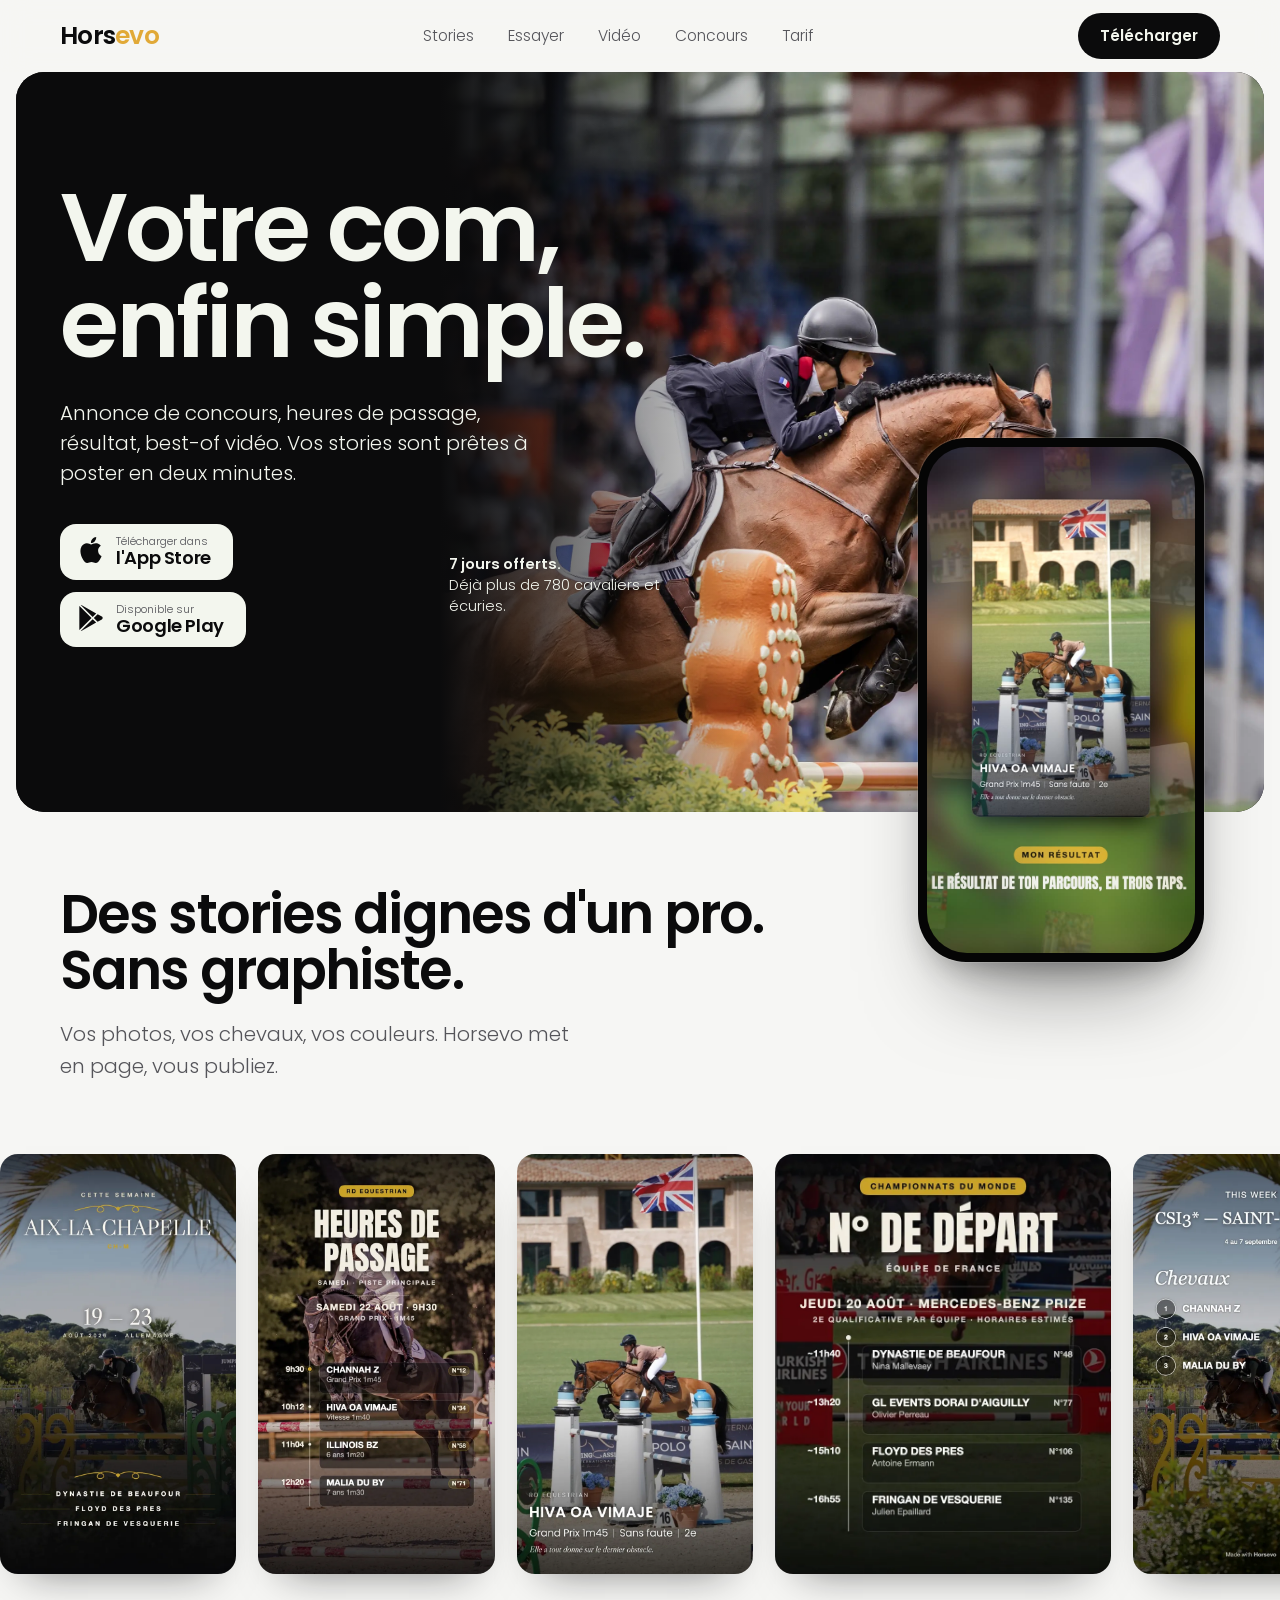
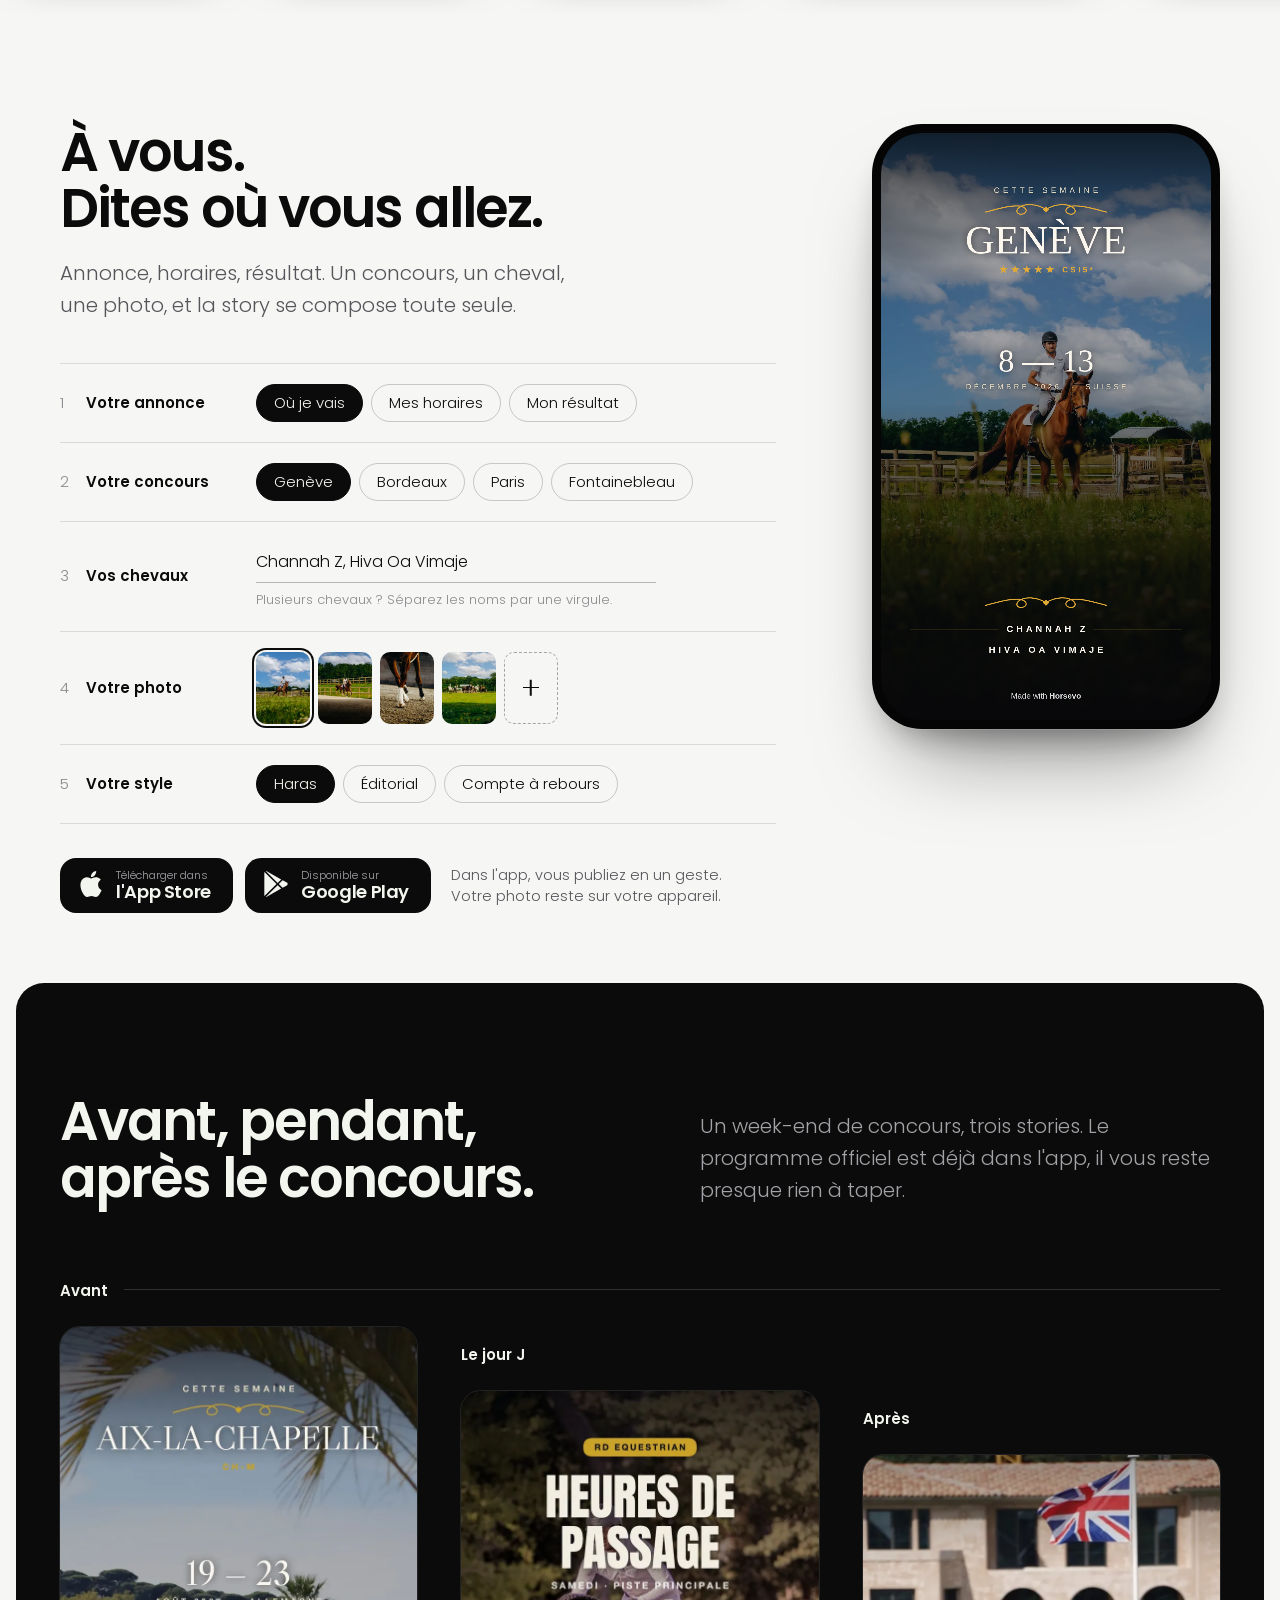
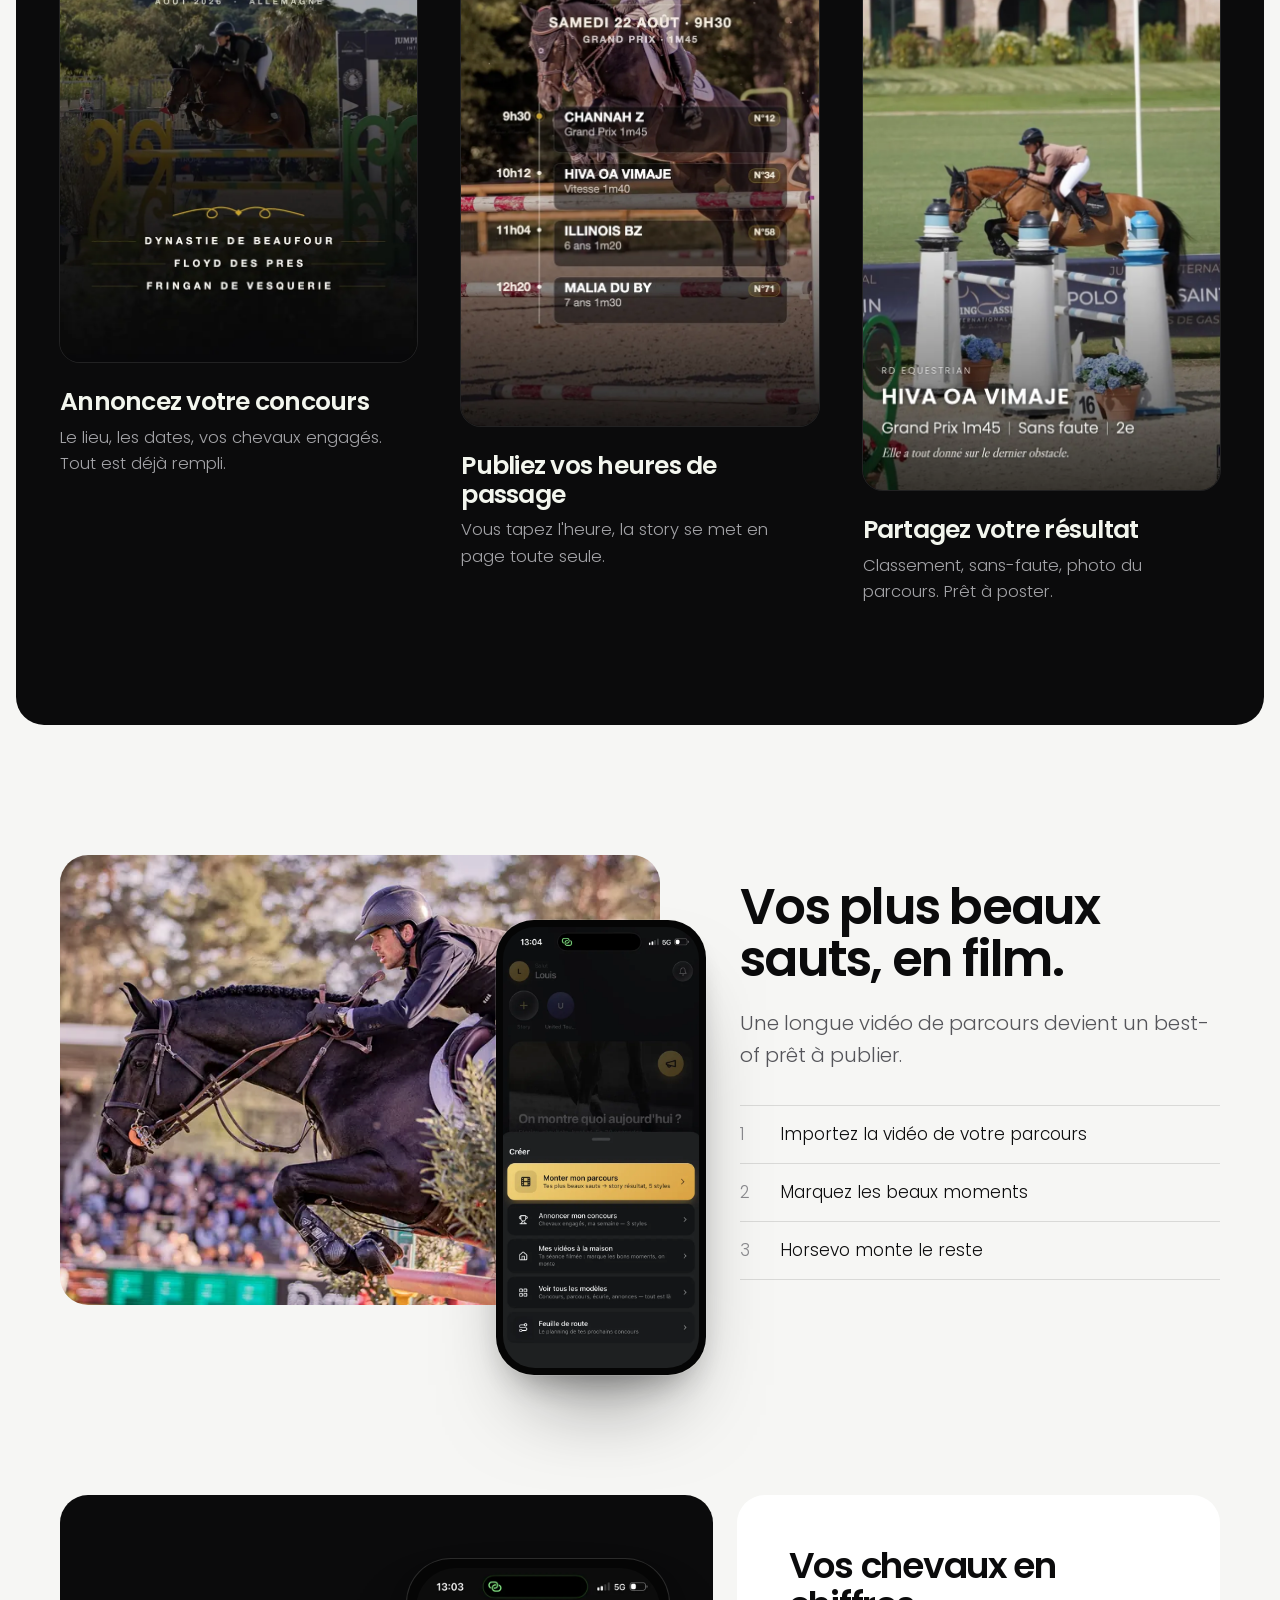
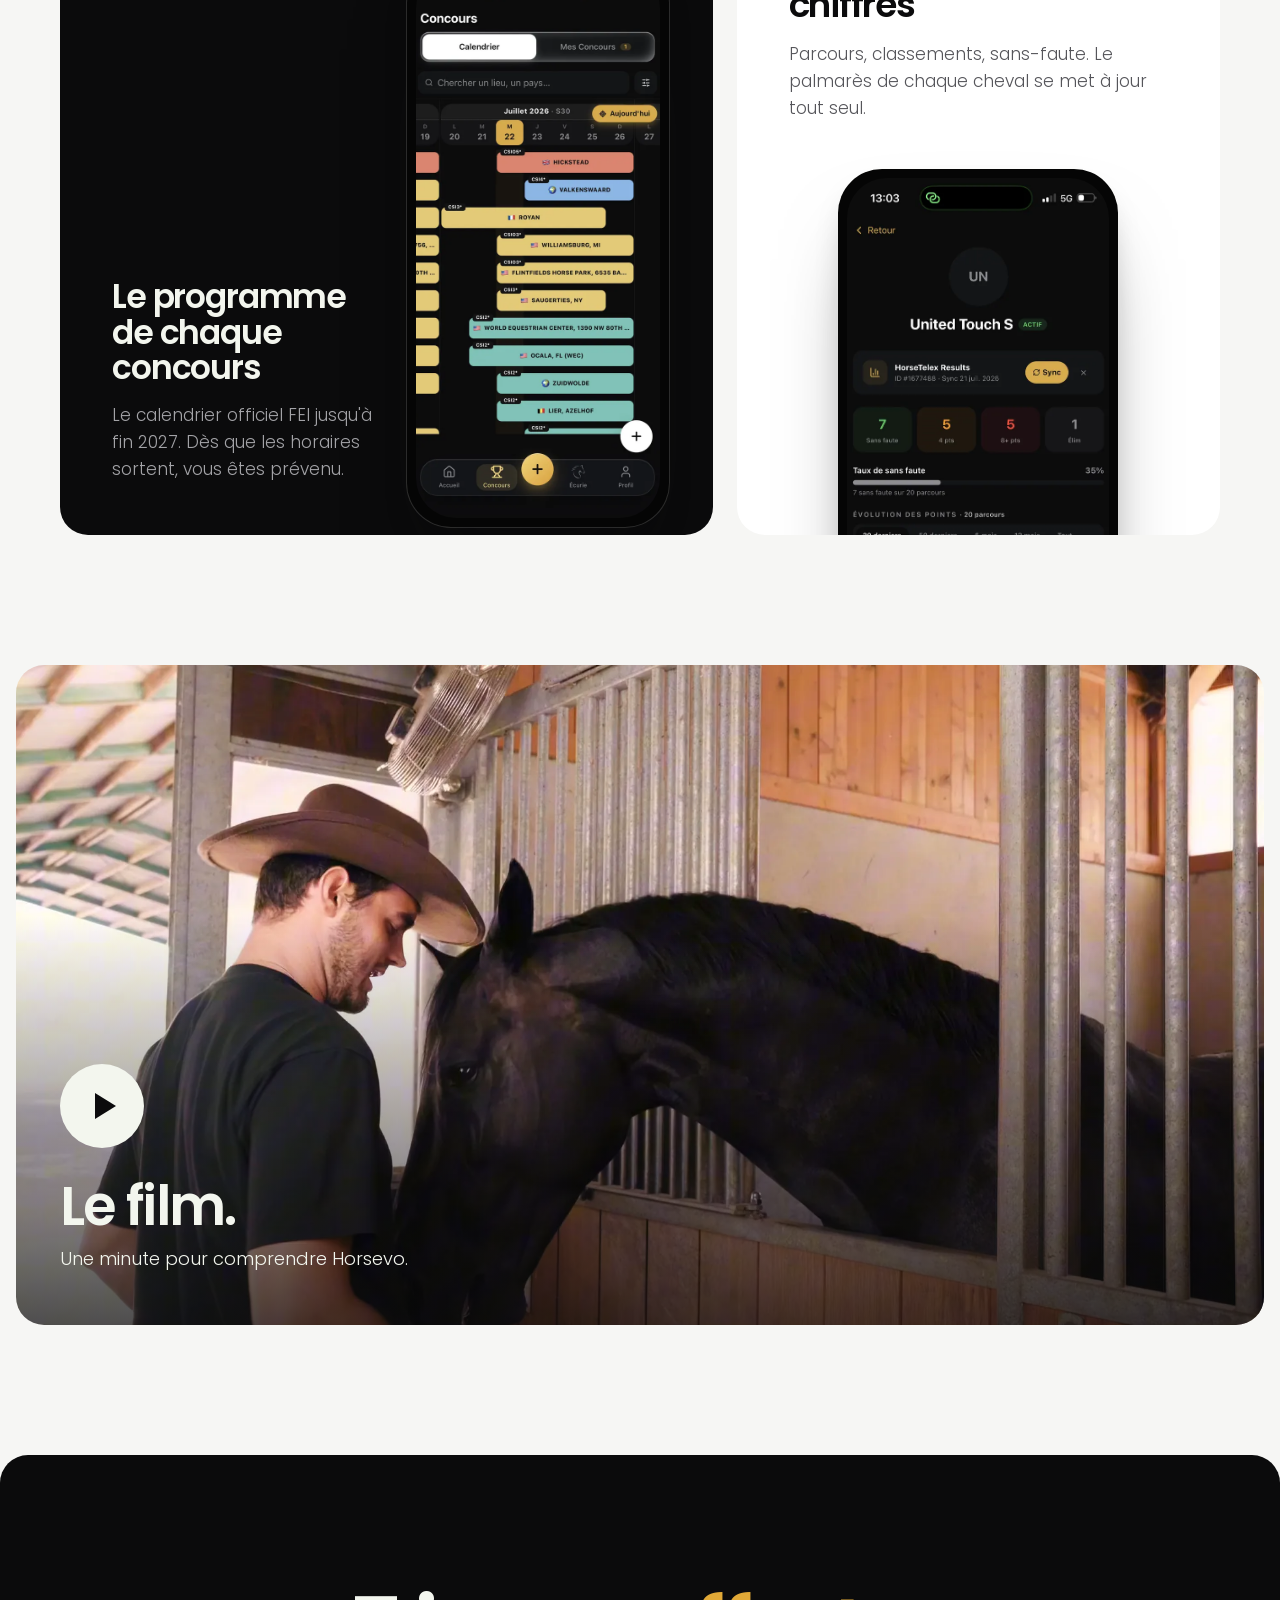
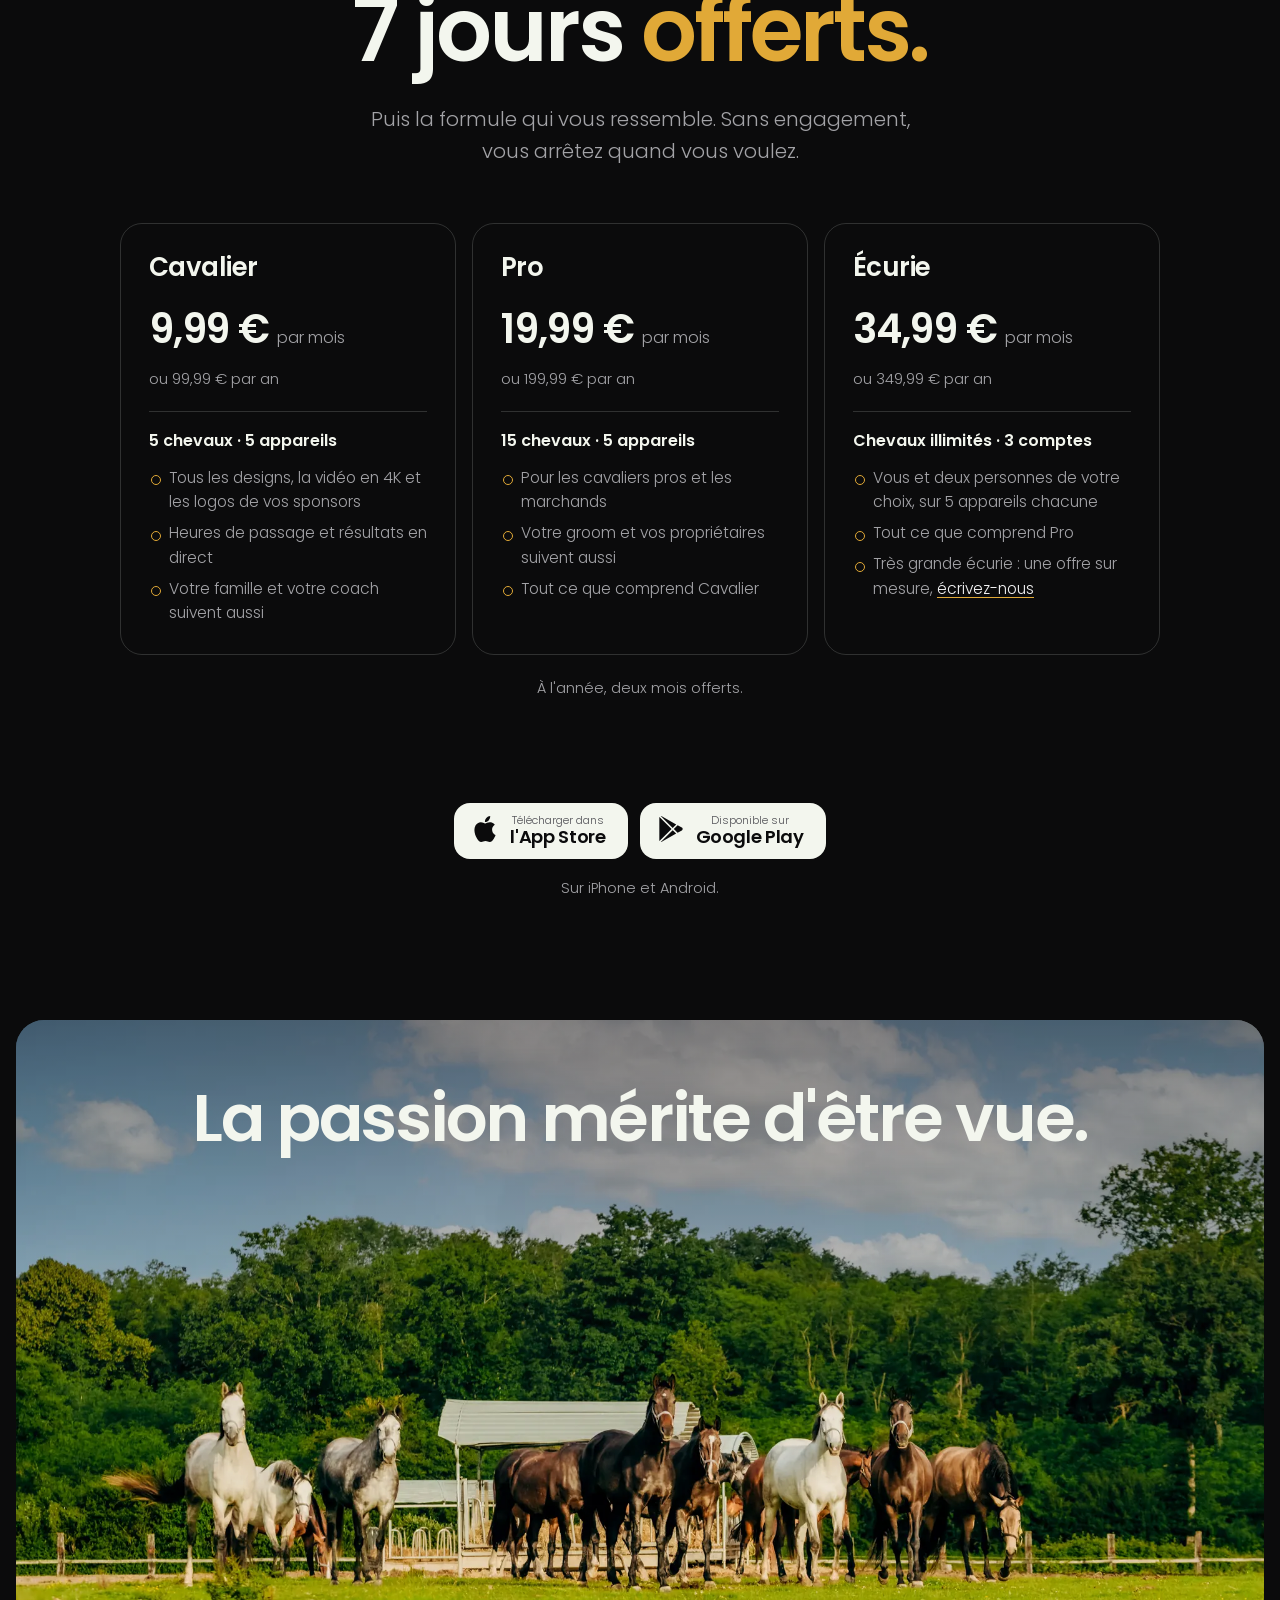
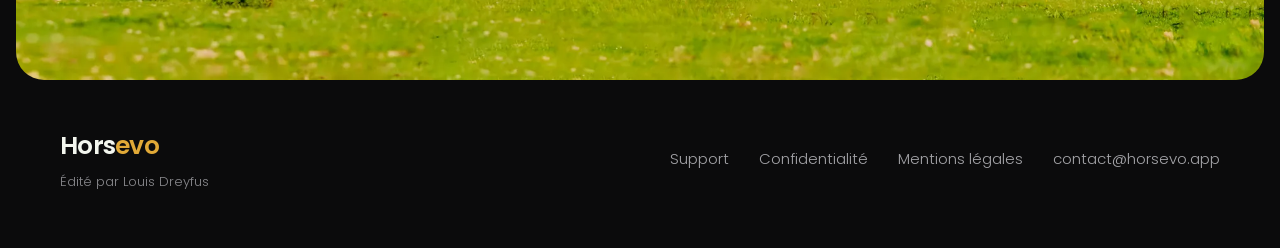
==== commit 96969b06: "Tarif et conditions : chevaux et cavaliers en plus (à publier à l'ouverture) Texte validé par Louis " ====
--- a/index.html
+++ b/index.html
@@ -246,6 +246,7 @@
   .formule ul{list-style:none;display:flex;flex-direction:column;gap:6px;font-size:15.5px;color:#A3A3A7;margin-top:6px}
   .formule li{padding-left:20px;position:relative}
   .formule li::before{content:"";position:absolute;left:2px;top:.62em;width:8px;height:8px;border-radius:50%;border:1.5px solid var(--or)}
+  .formule li a{color:#F2F2F3;text-decoration:underline;text-underline-offset:3px;text-decoration-color:var(--or)}
   .price .formules + .fine{margin-top:22px}
   .end{padding:0 16px}
   .end-in{position:relative;border-radius:var(--r);overflow:hidden;height:660px}
@@ -618,25 +619,26 @@
           <h3>Cavalier</h3>
           <p class="prix"><b>9,99 €</b> par mois</p>
           <p class="an">ou 99,99 € par an</p>
-          <p class="quoi">2 chevaux · 1 appareil</p>
-          <ul><li>Tous les designs et la vidéo en 4K</li><li>Heures de passage et résultats en direct</li></ul>
+          <p class="quoi">5 chevaux · 5 appareils</p>
+          <ul><li>Tous les designs, la vidéo en 4K et les logos de vos sponsors</li><li>Heures de passage et résultats en direct</li><li>Votre famille et votre coach suivent aussi</li></ul>
         </article>
         <article class="formule">
           <h3>Pro</h3>
           <p class="prix"><b>19,99 €</b> par mois</p>
           <p class="an">ou 199,99 € par an</p>
-          <p class="quoi">15 chevaux · 2 appareils</p>
-          <ul><li>Les logos de vos sponsors sur vos visuels</li><li>Tout ce que comprend Cavalier</li></ul>
+          <p class="quoi">15 chevaux · 5 appareils</p>
+          <ul><li>Pour les cavaliers pros et les marchands</li><li>Votre groom et vos propriétaires suivent aussi</li><li>Tout ce que comprend Cavalier</li></ul>
         </article>
         <article class="formule">
           <h3>Écurie</h3>
           <p class="prix"><b>34,99 €</b> par mois</p>
           <p class="an">ou 349,99 € par an</p>
           <p class="quoi">Chevaux illimités · 3 comptes</p>
-          <ul><li>Vous et deux personnes de votre choix</li><li>Tout ce que comprend Pro</li></ul>
+          <ul><li>Vous et deux personnes de votre choix, sur 5 appareils chacune</li><li>Tout ce que comprend Pro</li><li>Très grande écurie : une offre sur mesure, <a href="mailto:contact@horsevo.app?subject=Offre%20sur%20mesure">écrivez-nous</a></li></ul>
         </article>
       </div>
       <p class="fine rv d2">À l'année, deux mois offerts.</p>
+      <p class="fine rv d2">En option : un cheval en plus à 2,99 € par mois sur Cavalier et Pro, un cavalier ou un compte en plus à 4,99 € par mois.</p>
       <div class="stores rv d2">
         <a class="store" href="https://apps.apple.com/fr/app/id6760648026">
         <svg viewBox="0 0 24 24" aria-hidden="true"><path fill="currentColor" d="M12.152 6.896c-.948 0-2.415-1.078-3.96-1.04-2.04.027-3.91 1.183-4.961 3.014-2.117 3.675-.546 9.103 1.519 12.09 1.013 1.454 2.208 3.09 3.792 3.039 1.52-.065 2.09-.987 3.935-.987 1.831 0 2.35.987 3.96.948 1.637-.026 2.676-1.48 3.676-2.948 1.156-1.688 1.636-3.325 1.662-3.415-.039-.013-3.182-1.221-3.22-4.857-.026-3.04 2.48-4.494 2.597-4.559-1.429-2.09-3.623-2.324-4.39-2.376-2-.156-3.675 1.09-4.61 1.09zM15.53 3.83c.843-1.012 1.4-2.427 1.245-3.83-1.207.052-2.662.805-3.532 1.818-.78.896-1.454 2.338-1.273 3.714 1.338.104 2.715-.688 3.559-1.701"/></svg>
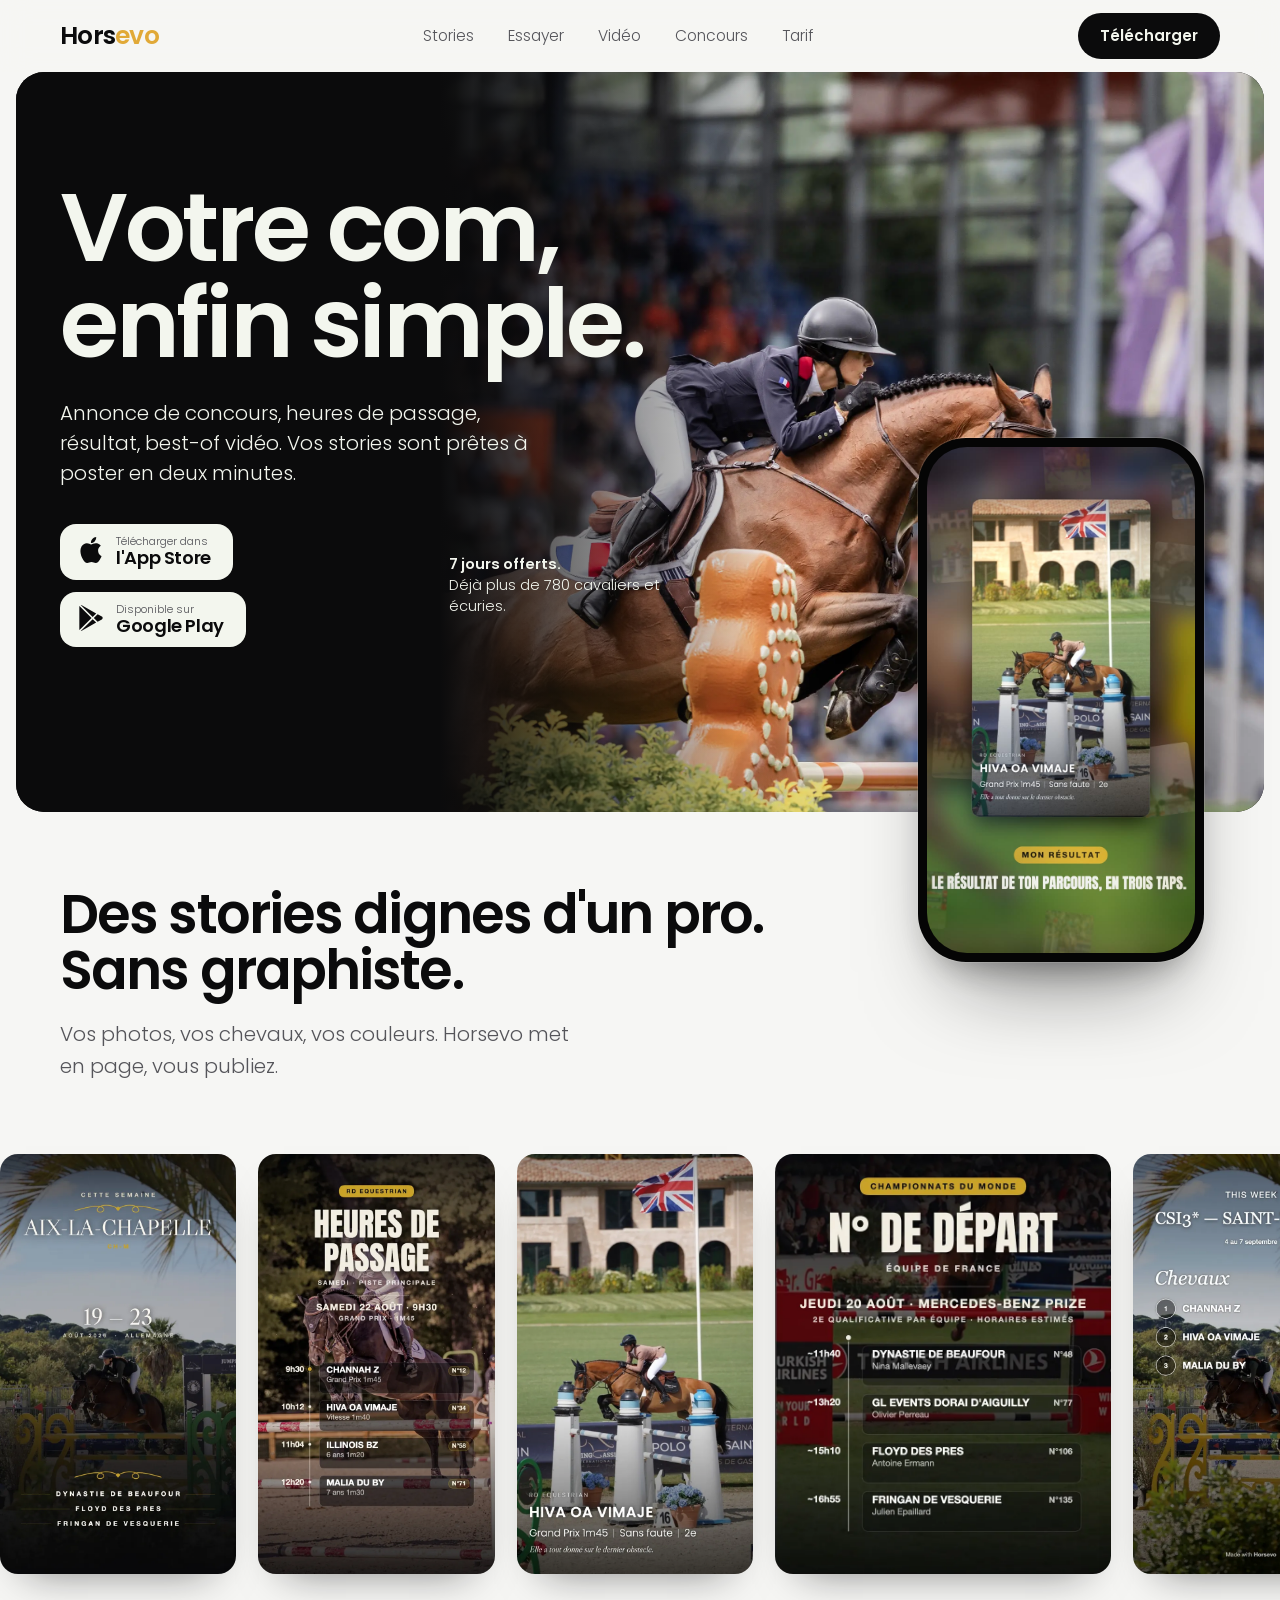
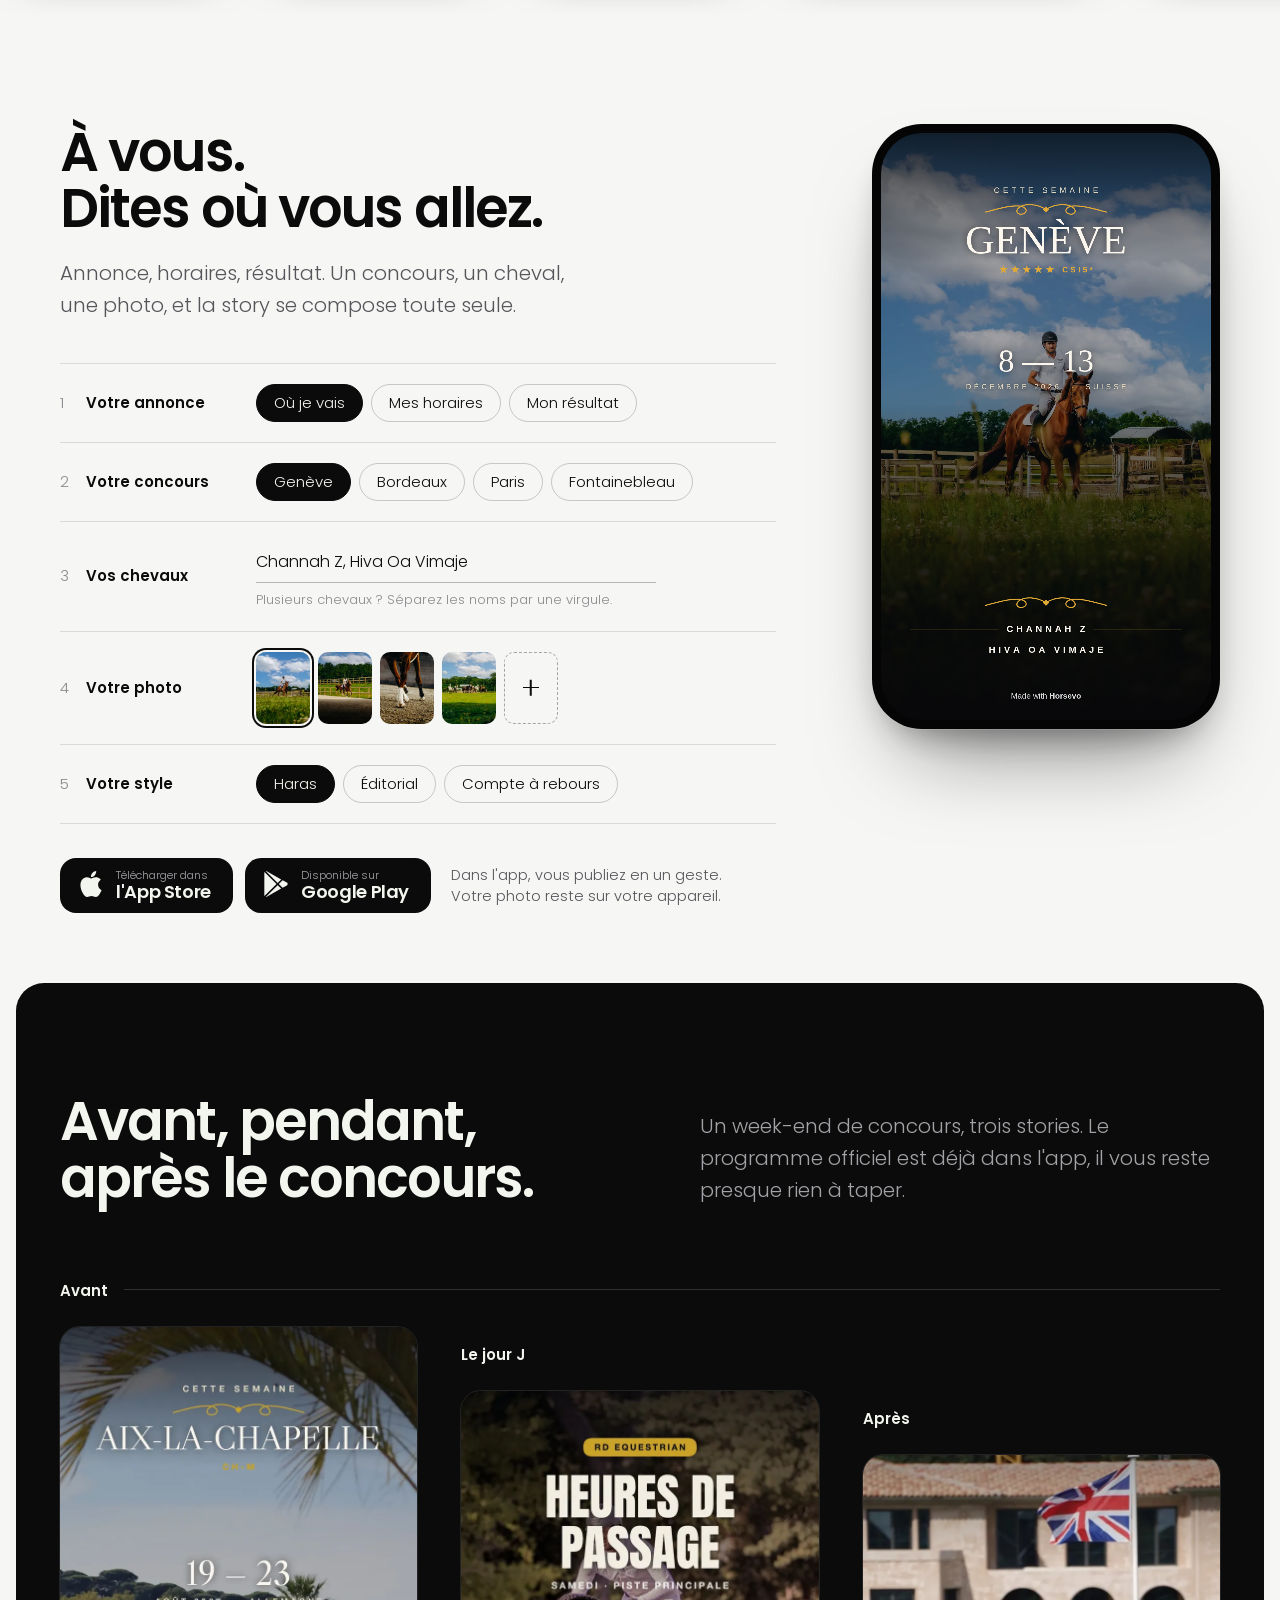
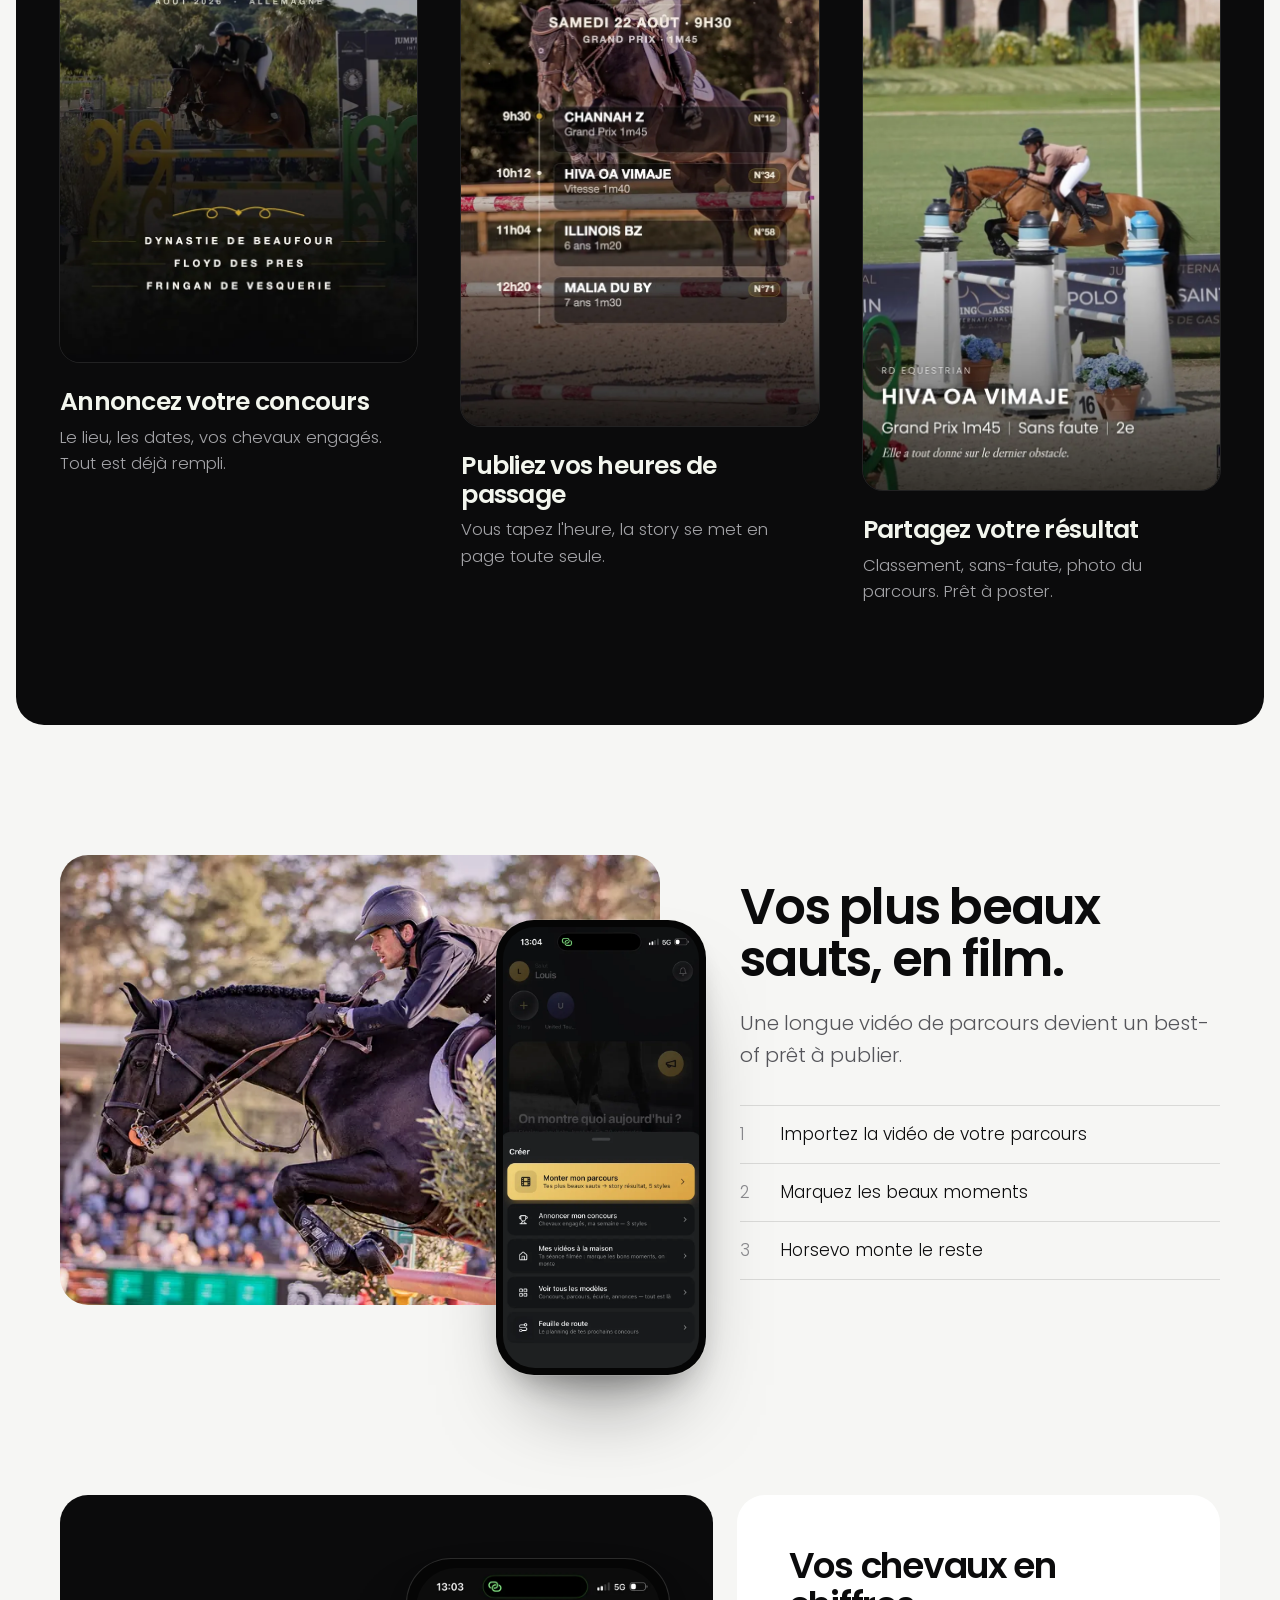
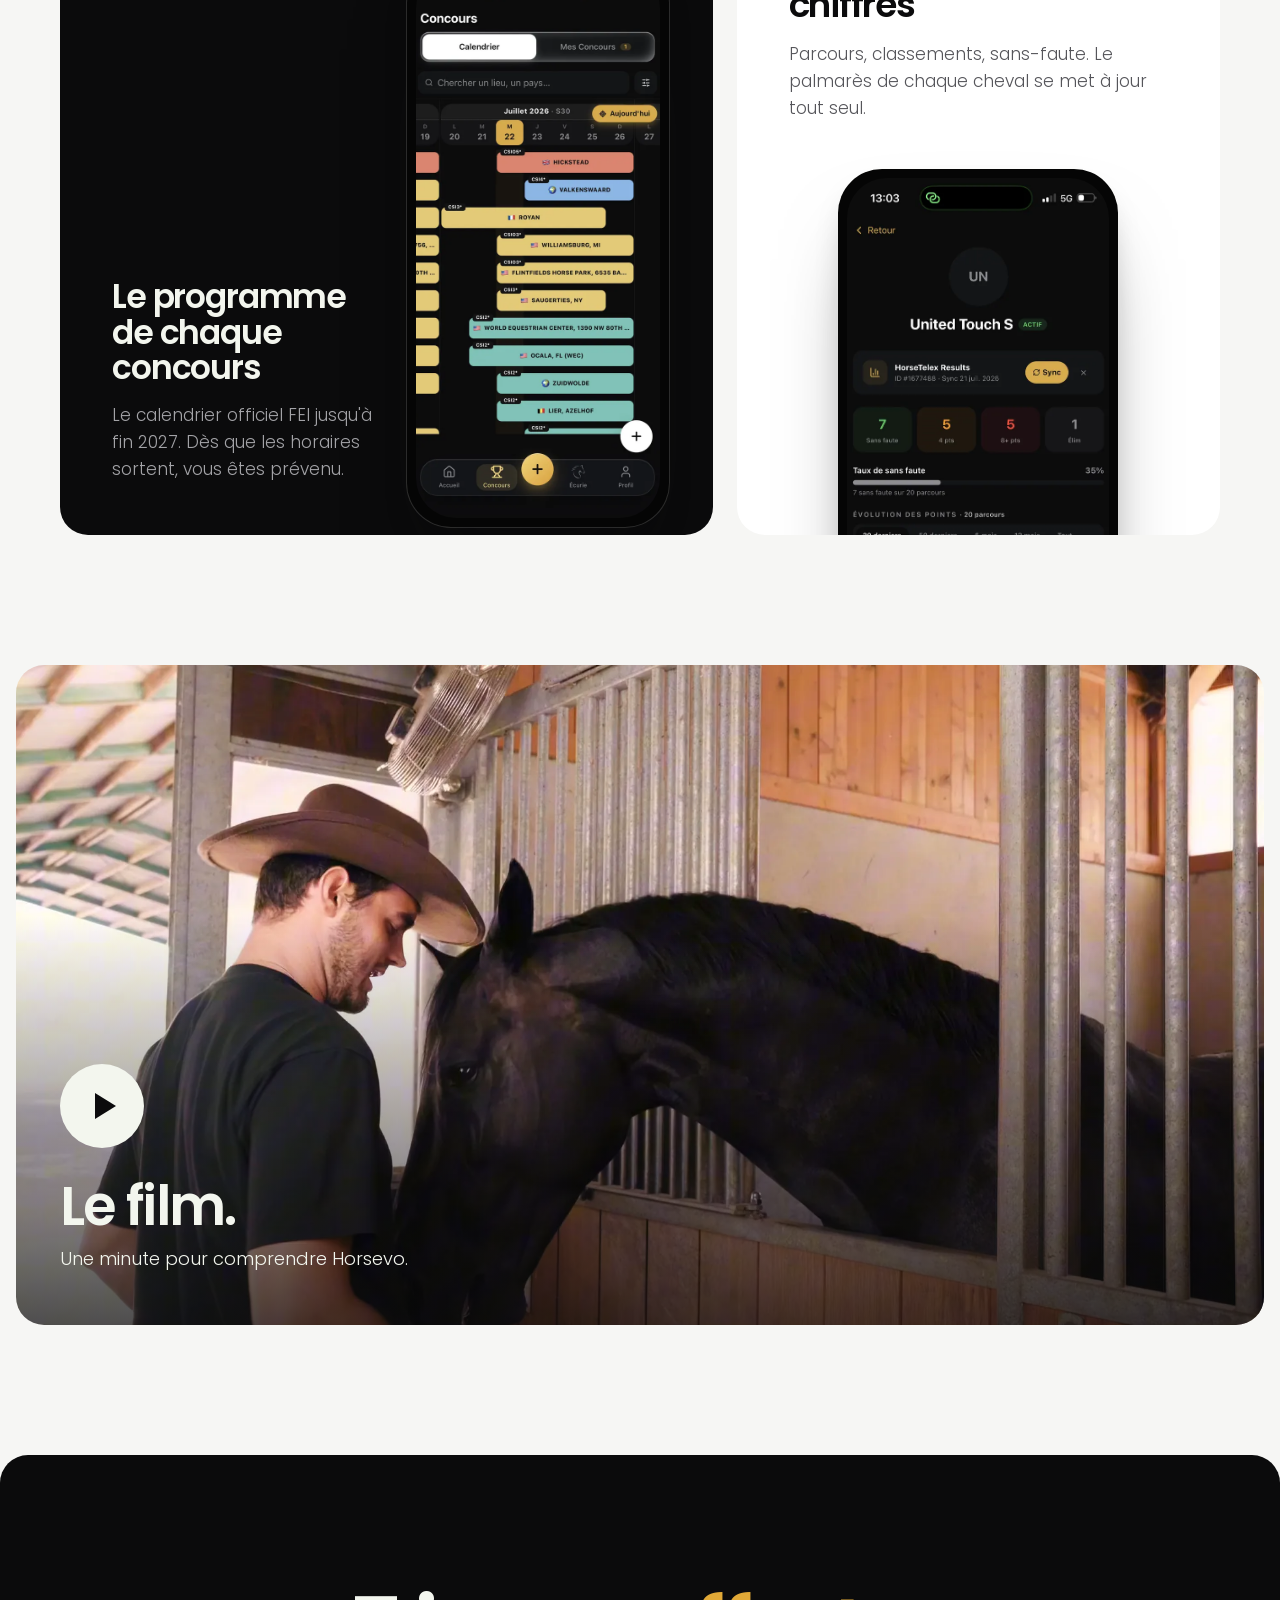
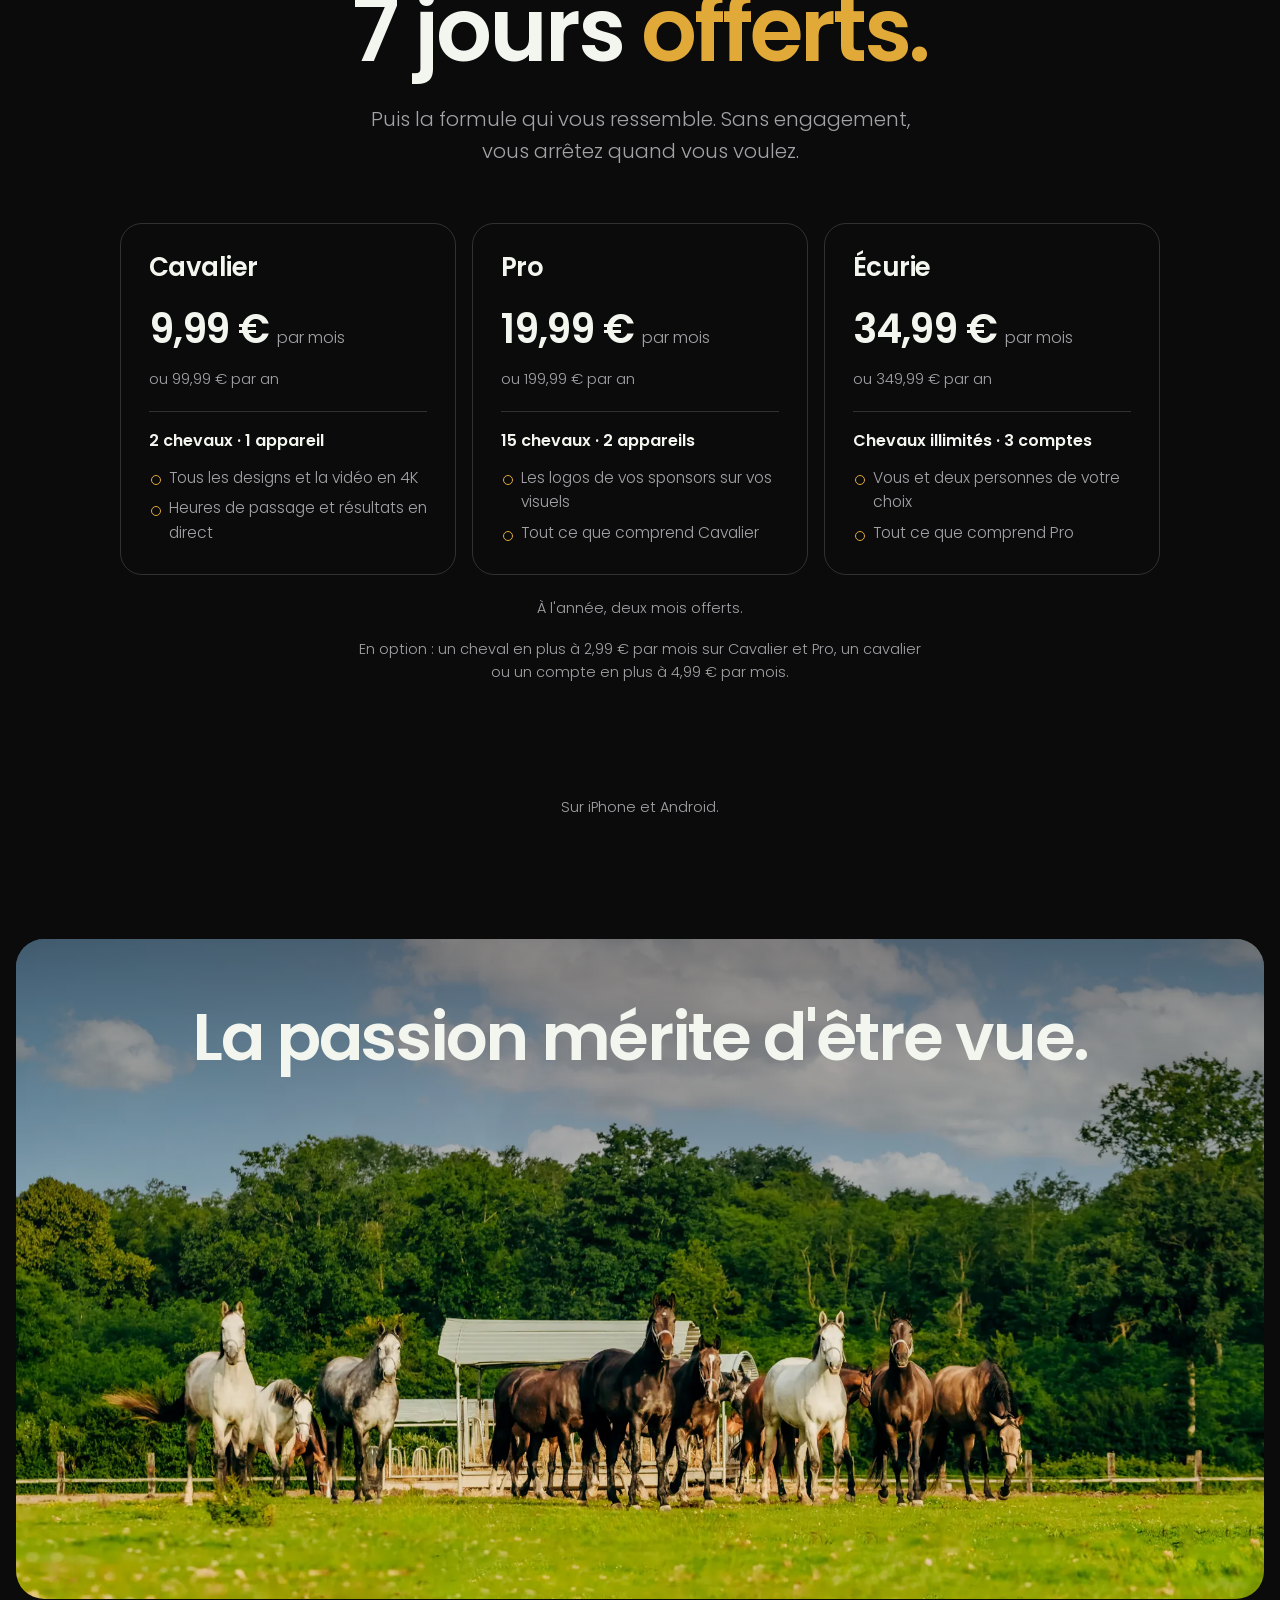
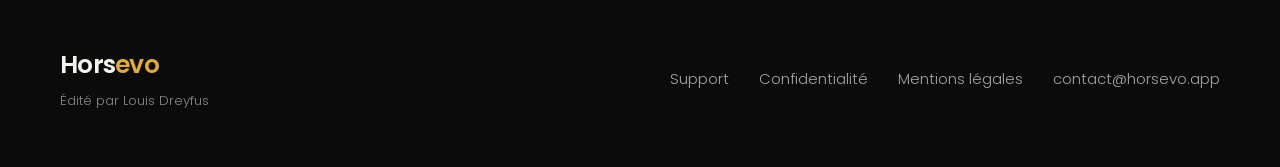
==== commit e7acd192: "Tarif et conditions : chevaux et cavaliers en plus (à publier à l'ouverture) Texte validé par Louis " ====
--- a/index.html
+++ b/index.html
@@ -246,7 +246,6 @@
   .formule ul{list-style:none;display:flex;flex-direction:column;gap:6px;font-size:15.5px;color:#A3A3A7;margin-top:6px}
   .formule li{padding-left:20px;position:relative}
   .formule li::before{content:"";position:absolute;left:2px;top:.62em;width:8px;height:8px;border-radius:50%;border:1.5px solid var(--or)}
-  .formule li a{color:#F2F2F3;text-decoration:underline;text-underline-offset:3px;text-decoration-color:var(--or)}
   .price .formules + .fine{margin-top:22px}
   .end{padding:0 16px}
   .end-in{position:relative;border-radius:var(--r);overflow:hidden;height:660px}
@@ -619,22 +618,22 @@
           <h3>Cavalier</h3>
           <p class="prix"><b>9,99 €</b> par mois</p>
           <p class="an">ou 99,99 € par an</p>
-          <p class="quoi">5 chevaux · 5 appareils</p>
-          <ul><li>Tous les designs, la vidéo en 4K et les logos de vos sponsors</li><li>Heures de passage et résultats en direct</li><li>Votre famille et votre coach suivent aussi</li></ul>
+          <p class="quoi">2 chevaux · 1 appareil</p>
+          <ul><li>Tous les designs et la vidéo en 4K</li><li>Heures de passage et résultats en direct</li></ul>
         </article>
         <article class="formule">
           <h3>Pro</h3>
           <p class="prix"><b>19,99 €</b> par mois</p>
           <p class="an">ou 199,99 € par an</p>
-          <p class="quoi">15 chevaux · 5 appareils</p>
-          <ul><li>Pour les cavaliers pros et les marchands</li><li>Votre groom et vos propriétaires suivent aussi</li><li>Tout ce que comprend Cavalier</li></ul>
+          <p class="quoi">15 chevaux · 2 appareils</p>
+          <ul><li>Les logos de vos sponsors sur vos visuels</li><li>Tout ce que comprend Cavalier</li></ul>
         </article>
         <article class="formule">
           <h3>Écurie</h3>
           <p class="prix"><b>34,99 €</b> par mois</p>
           <p class="an">ou 349,99 € par an</p>
           <p class="quoi">Chevaux illimités · 3 comptes</p>
-          <ul><li>Vous et deux personnes de votre choix, sur 5 appareils chacune</li><li>Tout ce que comprend Pro</li><li>Très grande écurie : une offre sur mesure, <a href="mailto:contact@horsevo.app?subject=Offre%20sur%20mesure">écrivez-nous</a></li></ul>
+          <ul><li>Vous et deux personnes de votre choix</li><li>Tout ce que comprend Pro</li></ul>
         </article>
       </div>
       <p class="fine rv d2">À l'année, deux mois offerts.</p>
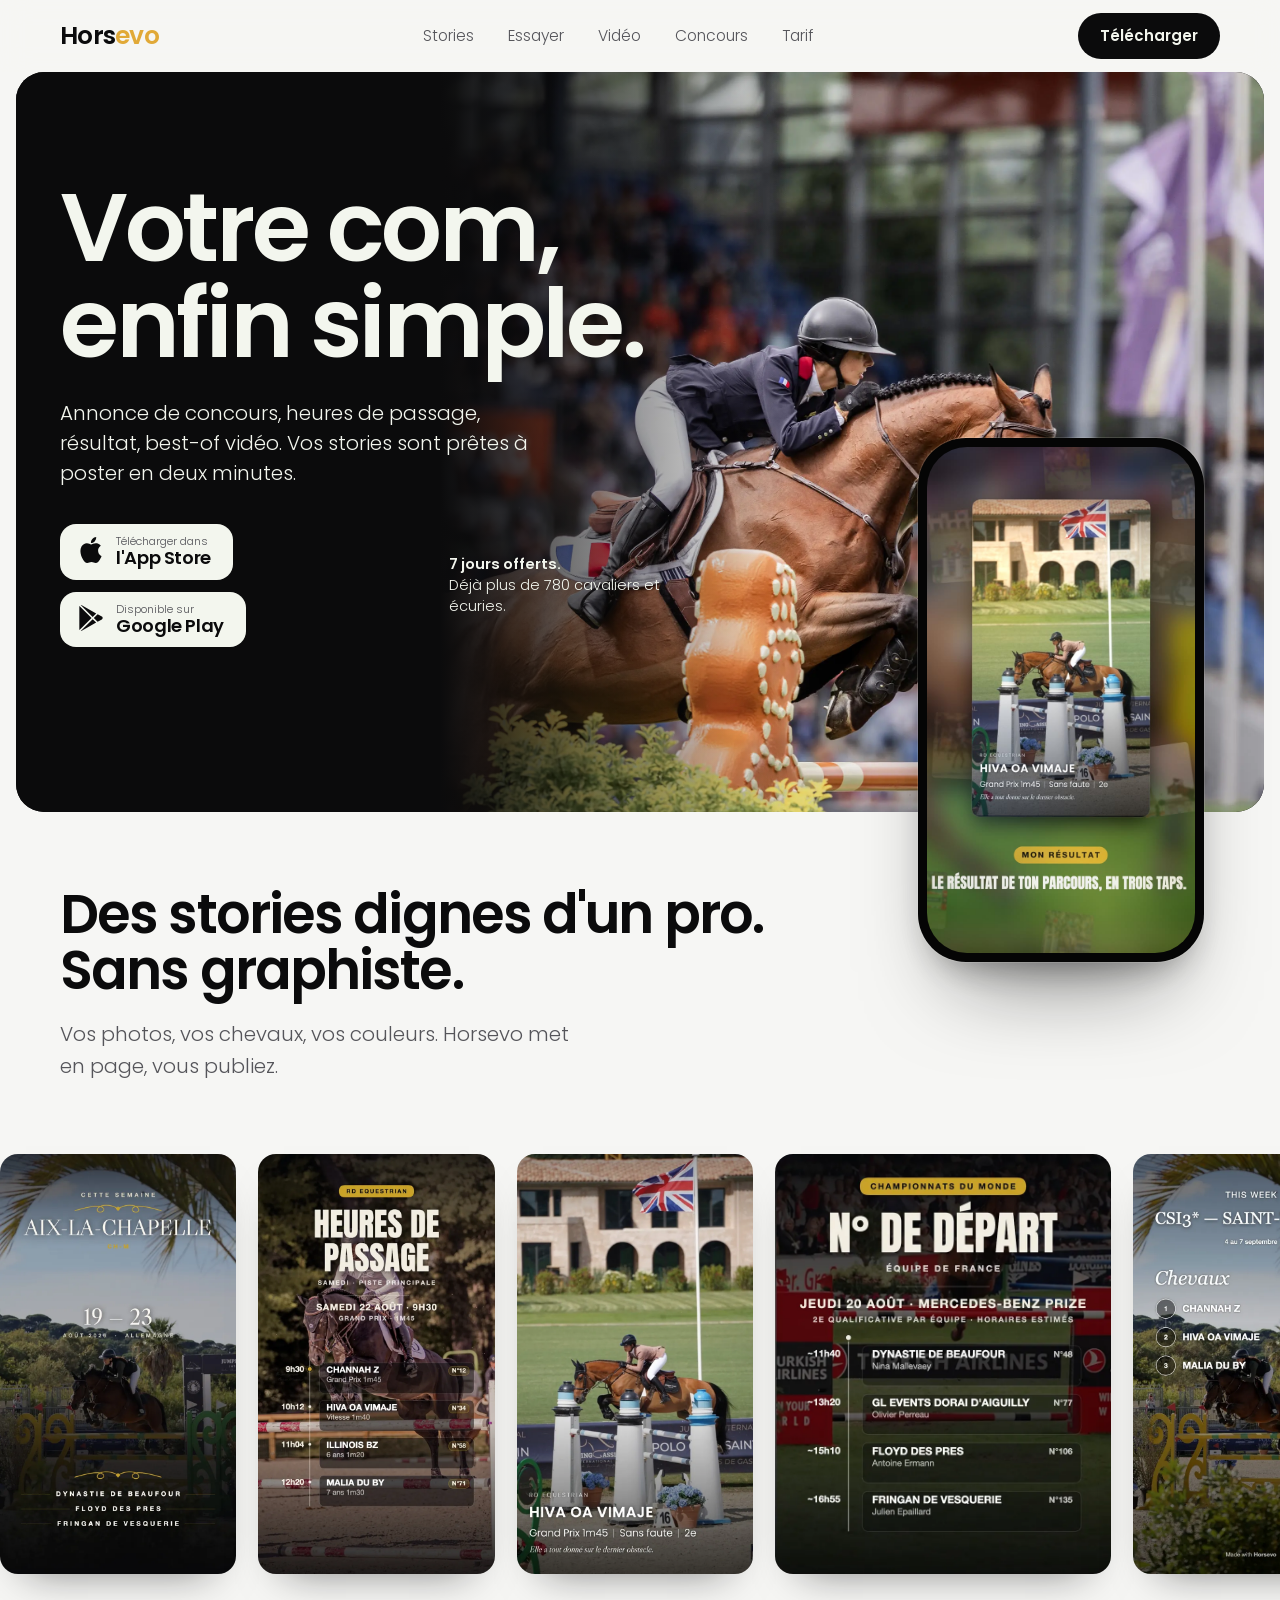
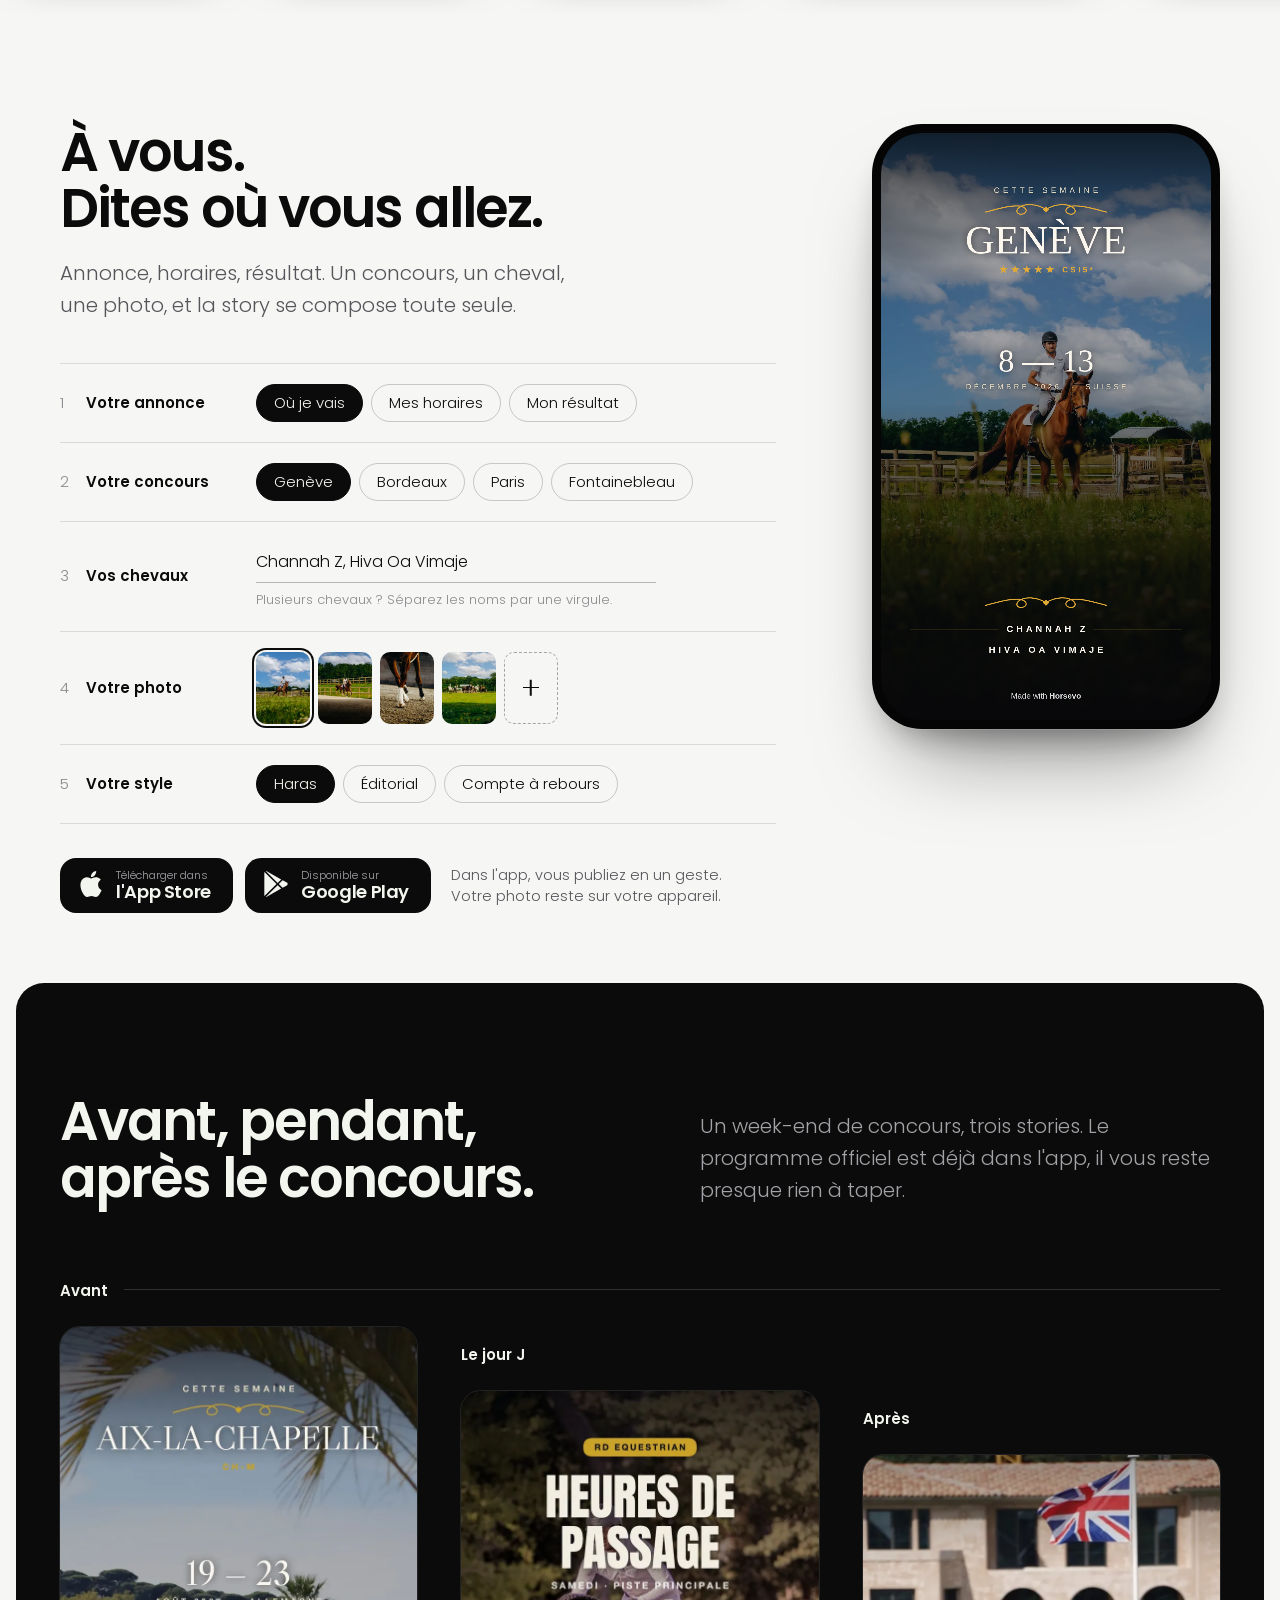
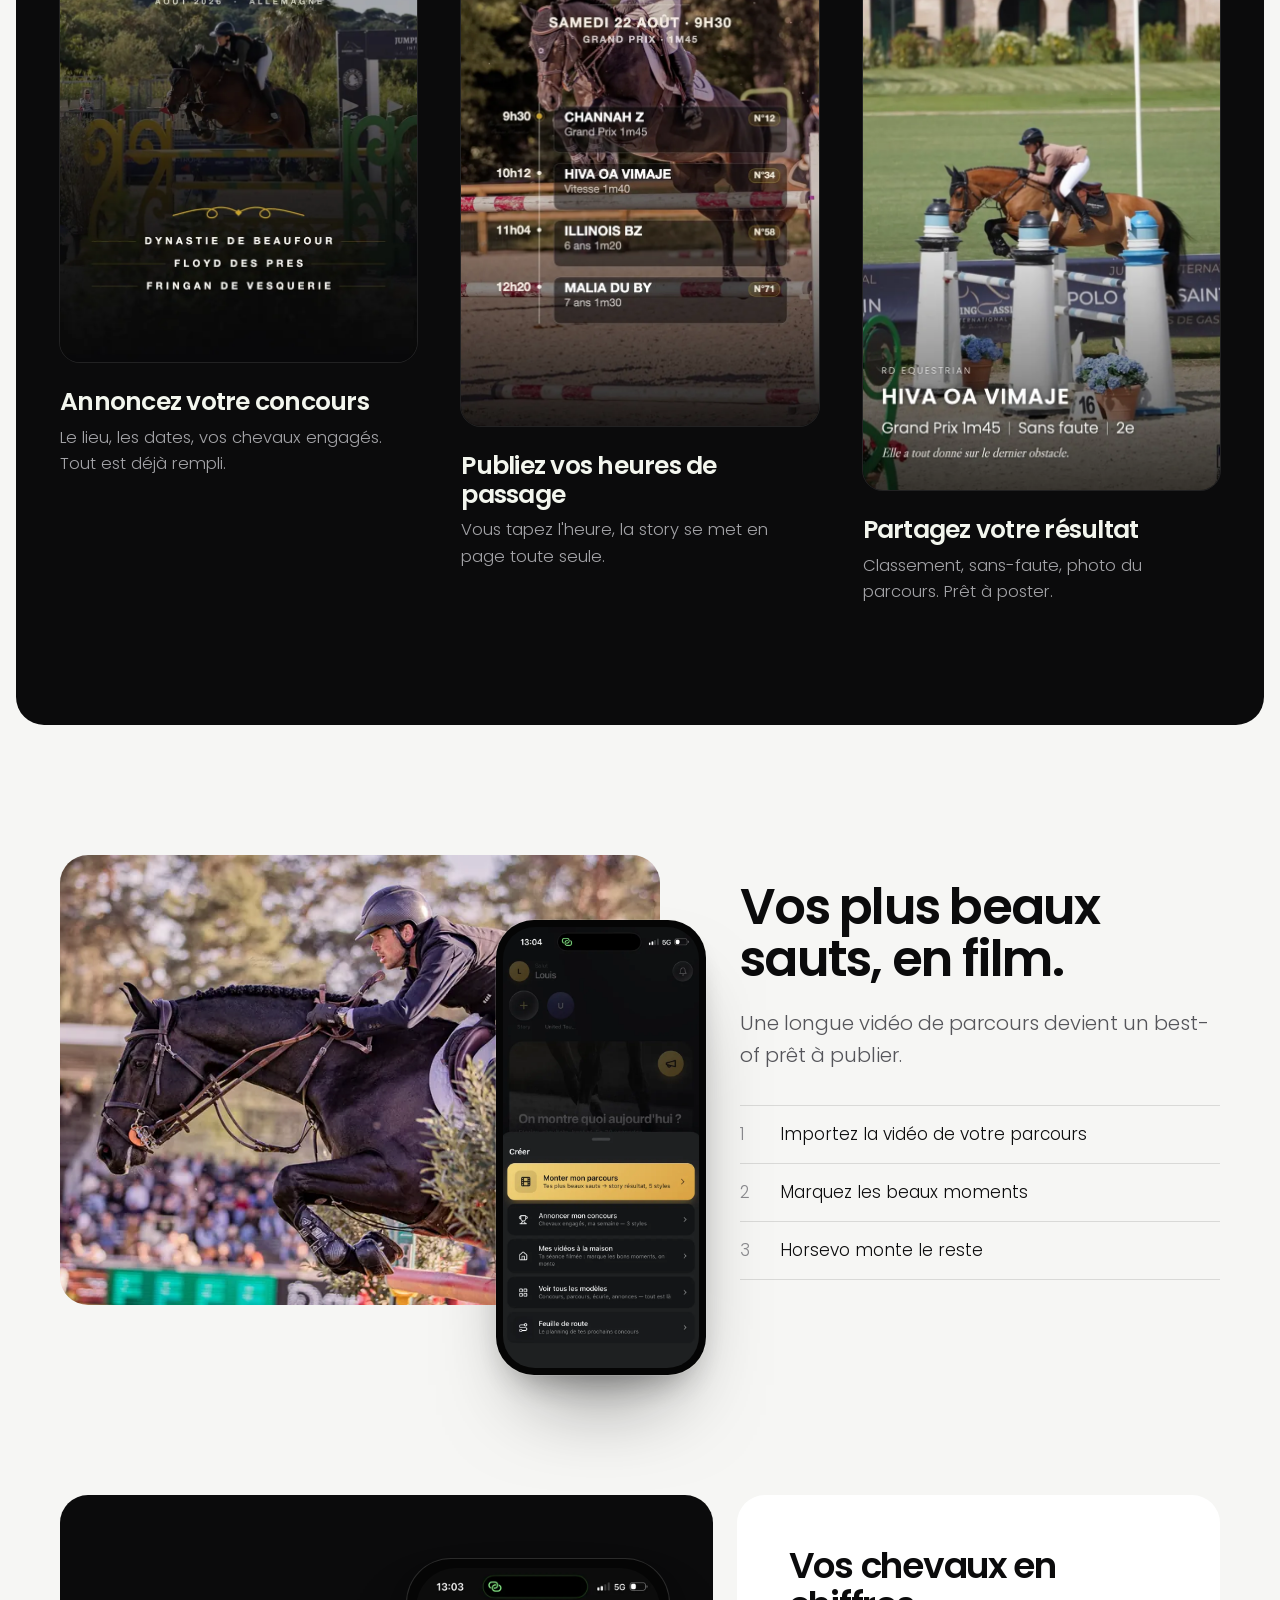
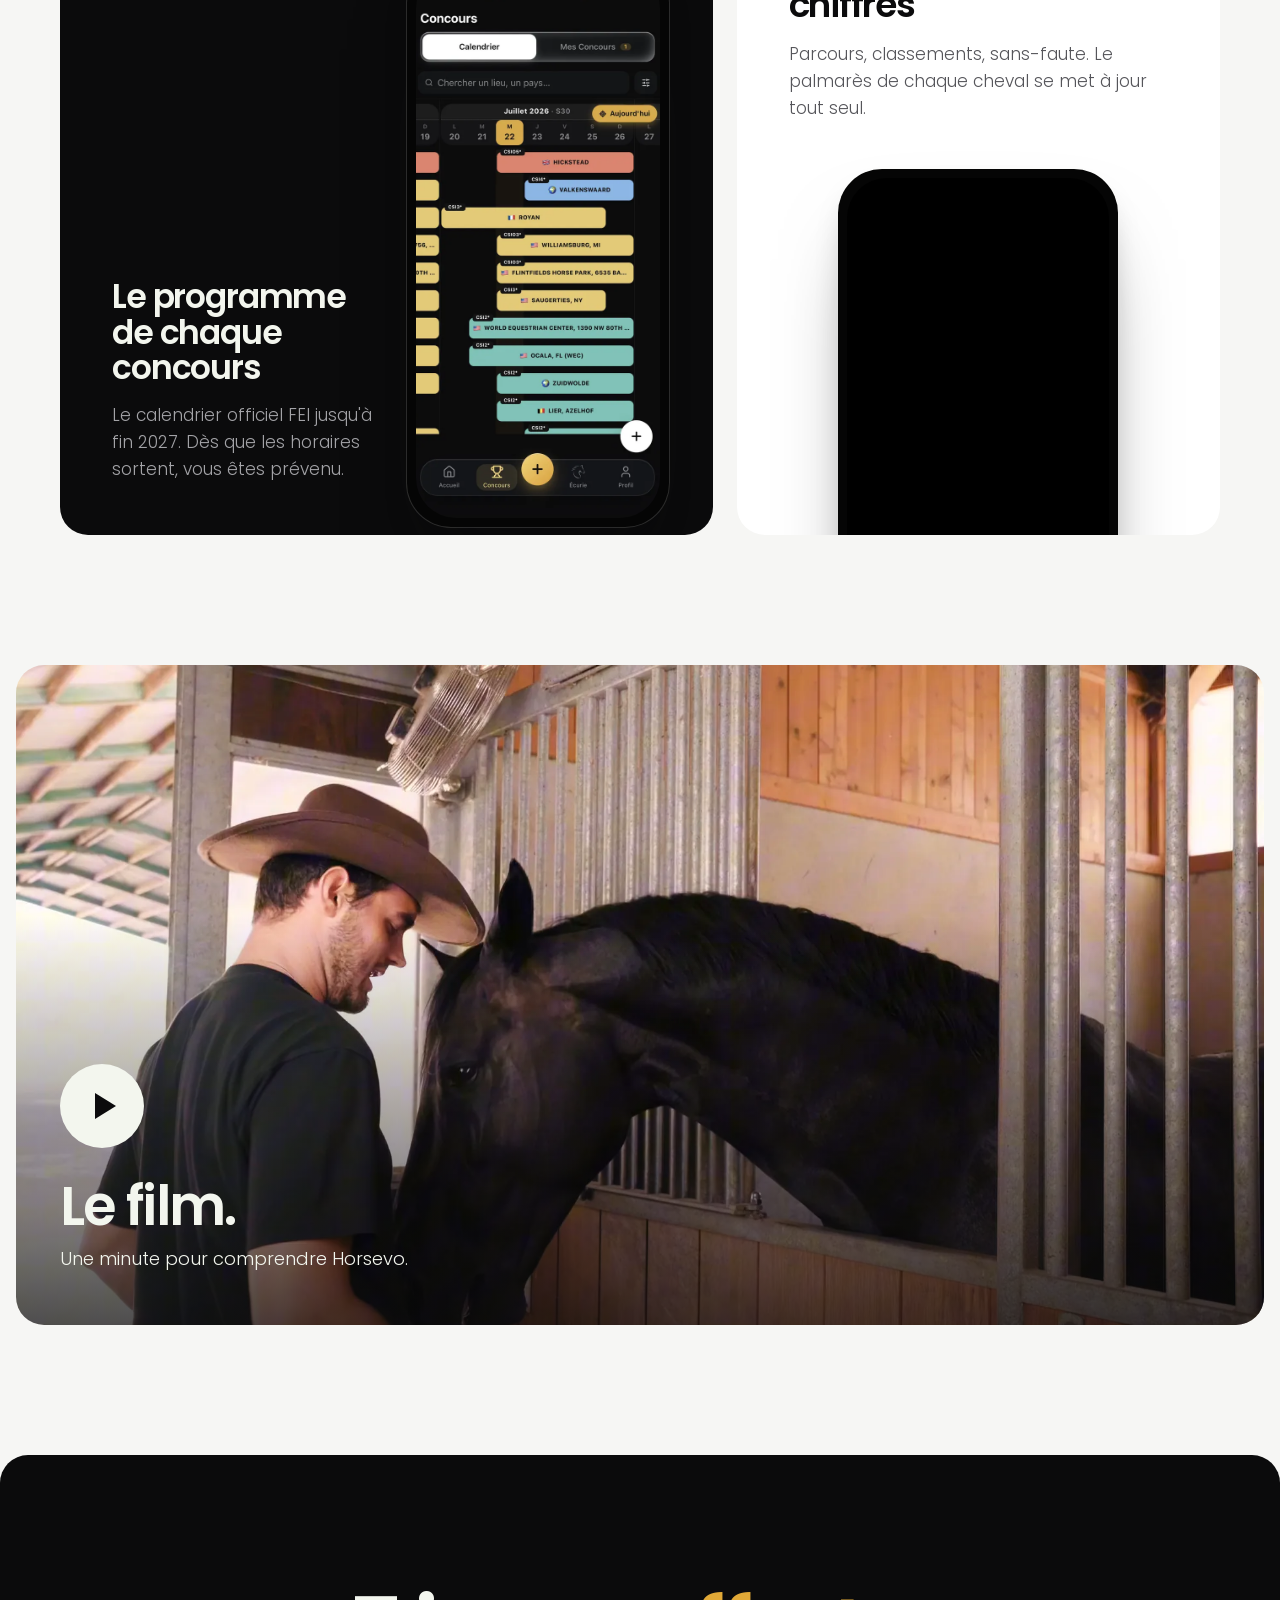
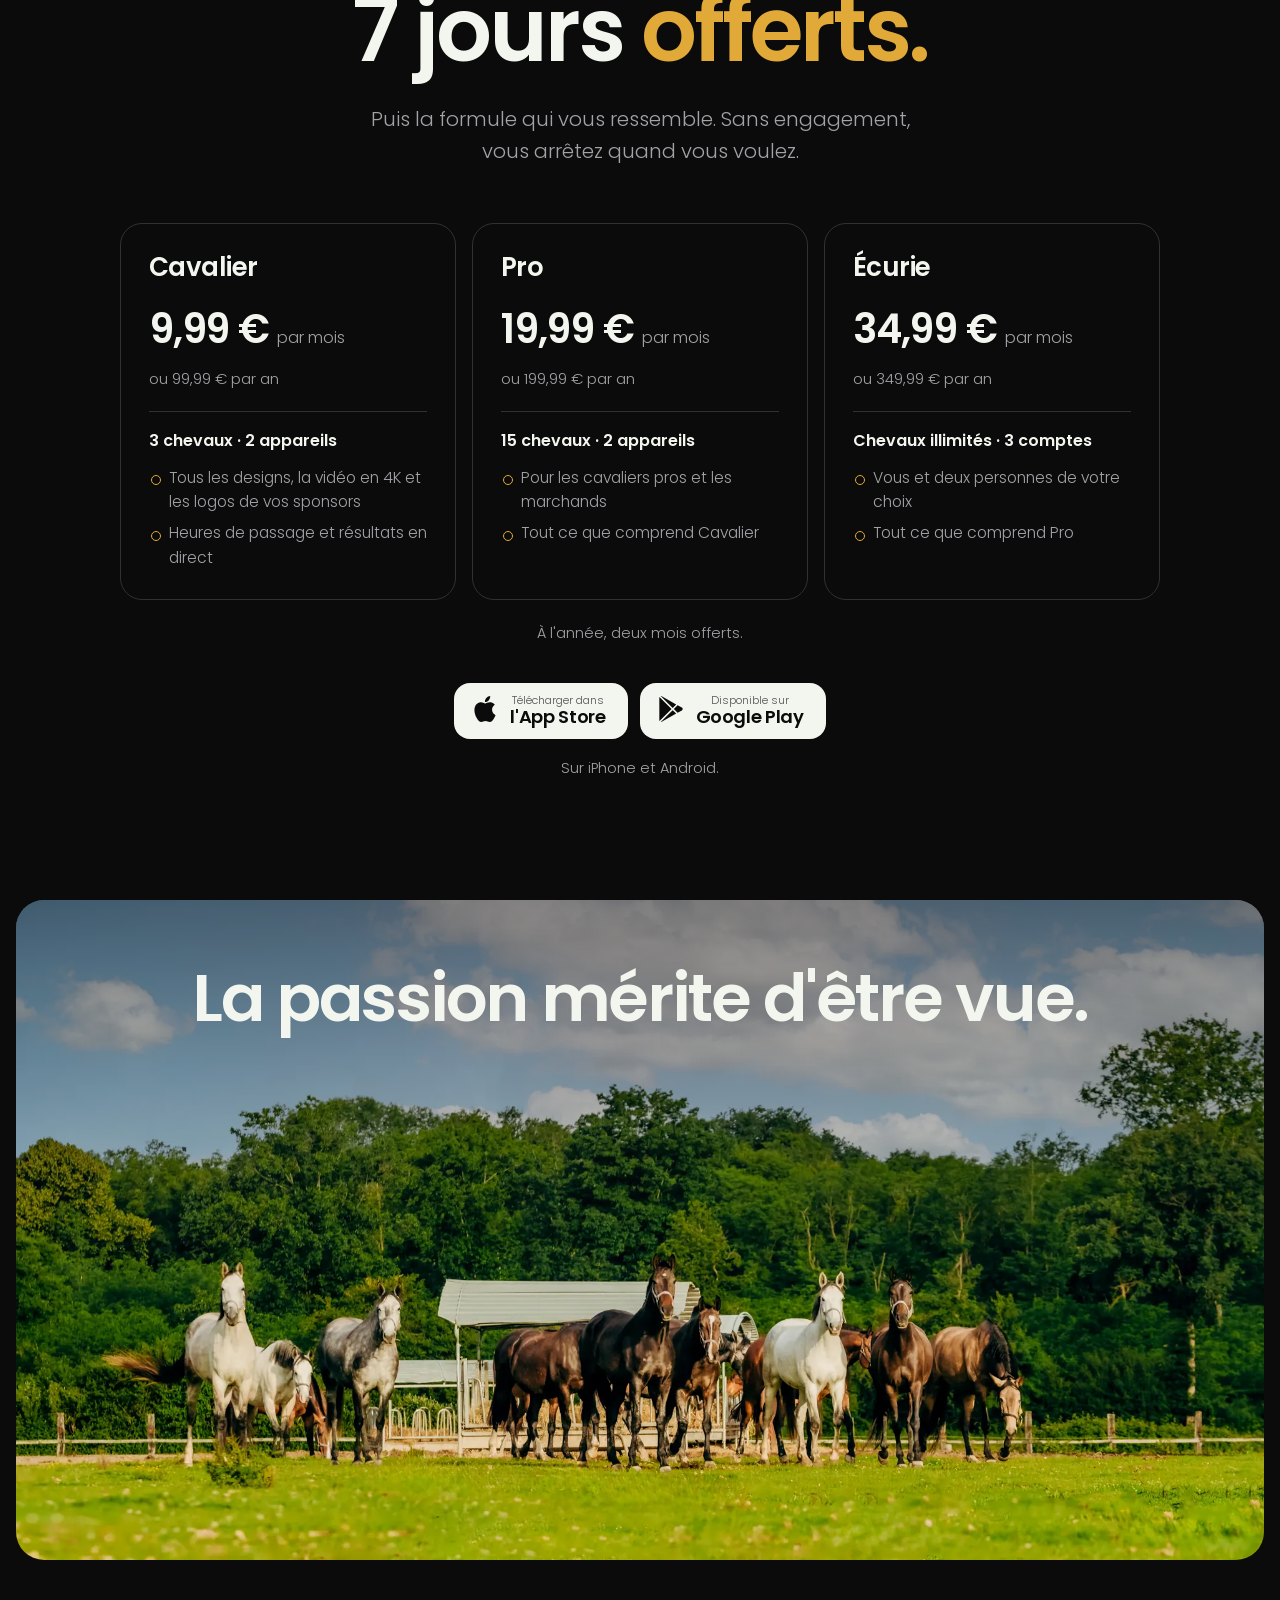
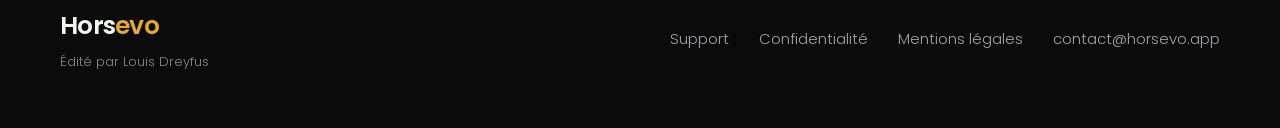
==== commit 7f7b9c52: "Tarifs : Cavalier à 3 chevaux, 2 appareils et logos des sponsors (7 nov. 2026) Co-Authored-By: Claud" ====
--- a/index.html
+++ b/index.html
@@ -618,15 +618,15 @@
           <h3>Cavalier</h3>
           <p class="prix"><b>9,99 €</b> par mois</p>
           <p class="an">ou 99,99 € par an</p>
-          <p class="quoi">2 chevaux · 1 appareil</p>
-          <ul><li>Tous les designs et la vidéo en 4K</li><li>Heures de passage et résultats en direct</li></ul>
+          <p class="quoi">3 chevaux · 2 appareils</p>
+          <ul><li>Tous les designs, la vidéo en 4K et les logos de vos sponsors</li><li>Heures de passage et résultats en direct</li></ul>
         </article>
         <article class="formule">
           <h3>Pro</h3>
           <p class="prix"><b>19,99 €</b> par mois</p>
           <p class="an">ou 199,99 € par an</p>
           <p class="quoi">15 chevaux · 2 appareils</p>
-          <ul><li>Les logos de vos sponsors sur vos visuels</li><li>Tout ce que comprend Cavalier</li></ul>
+          <ul><li>Pour les cavaliers pros et les marchands</li><li>Tout ce que comprend Cavalier</li></ul>
         </article>
         <article class="formule">
           <h3>Écurie</h3>
@@ -637,7 +637,6 @@
         </article>
       </div>
       <p class="fine rv d2">À l'année, deux mois offerts.</p>
-      <p class="fine rv d2">En option : un cheval en plus à 2,99 € par mois sur Cavalier et Pro, un cavalier ou un compte en plus à 4,99 € par mois.</p>
       <div class="stores rv d2">
         <a class="store" href="https://apps.apple.com/fr/app/id6760648026">
         <svg viewBox="0 0 24 24" aria-hidden="true"><path fill="currentColor" d="M12.152 6.896c-.948 0-2.415-1.078-3.96-1.04-2.04.027-3.91 1.183-4.961 3.014-2.117 3.675-.546 9.103 1.519 12.09 1.013 1.454 2.208 3.09 3.792 3.039 1.52-.065 2.09-.987 3.935-.987 1.831 0 2.35.987 3.96.948 1.637-.026 2.676-1.48 3.676-2.948 1.156-1.688 1.636-3.325 1.662-3.415-.039-.013-3.182-1.221-3.22-4.857-.026-3.04 2.48-4.494 2.597-4.559-1.429-2.09-3.623-2.324-4.39-2.376-2-.156-3.675 1.09-4.61 1.09zM15.53 3.83c.843-1.012 1.4-2.427 1.245-3.83-1.207.052-2.662.805-3.532 1.818-.78.896-1.454 2.338-1.273 3.714 1.338.104 2.715-.688 3.559-1.701"/></svg>
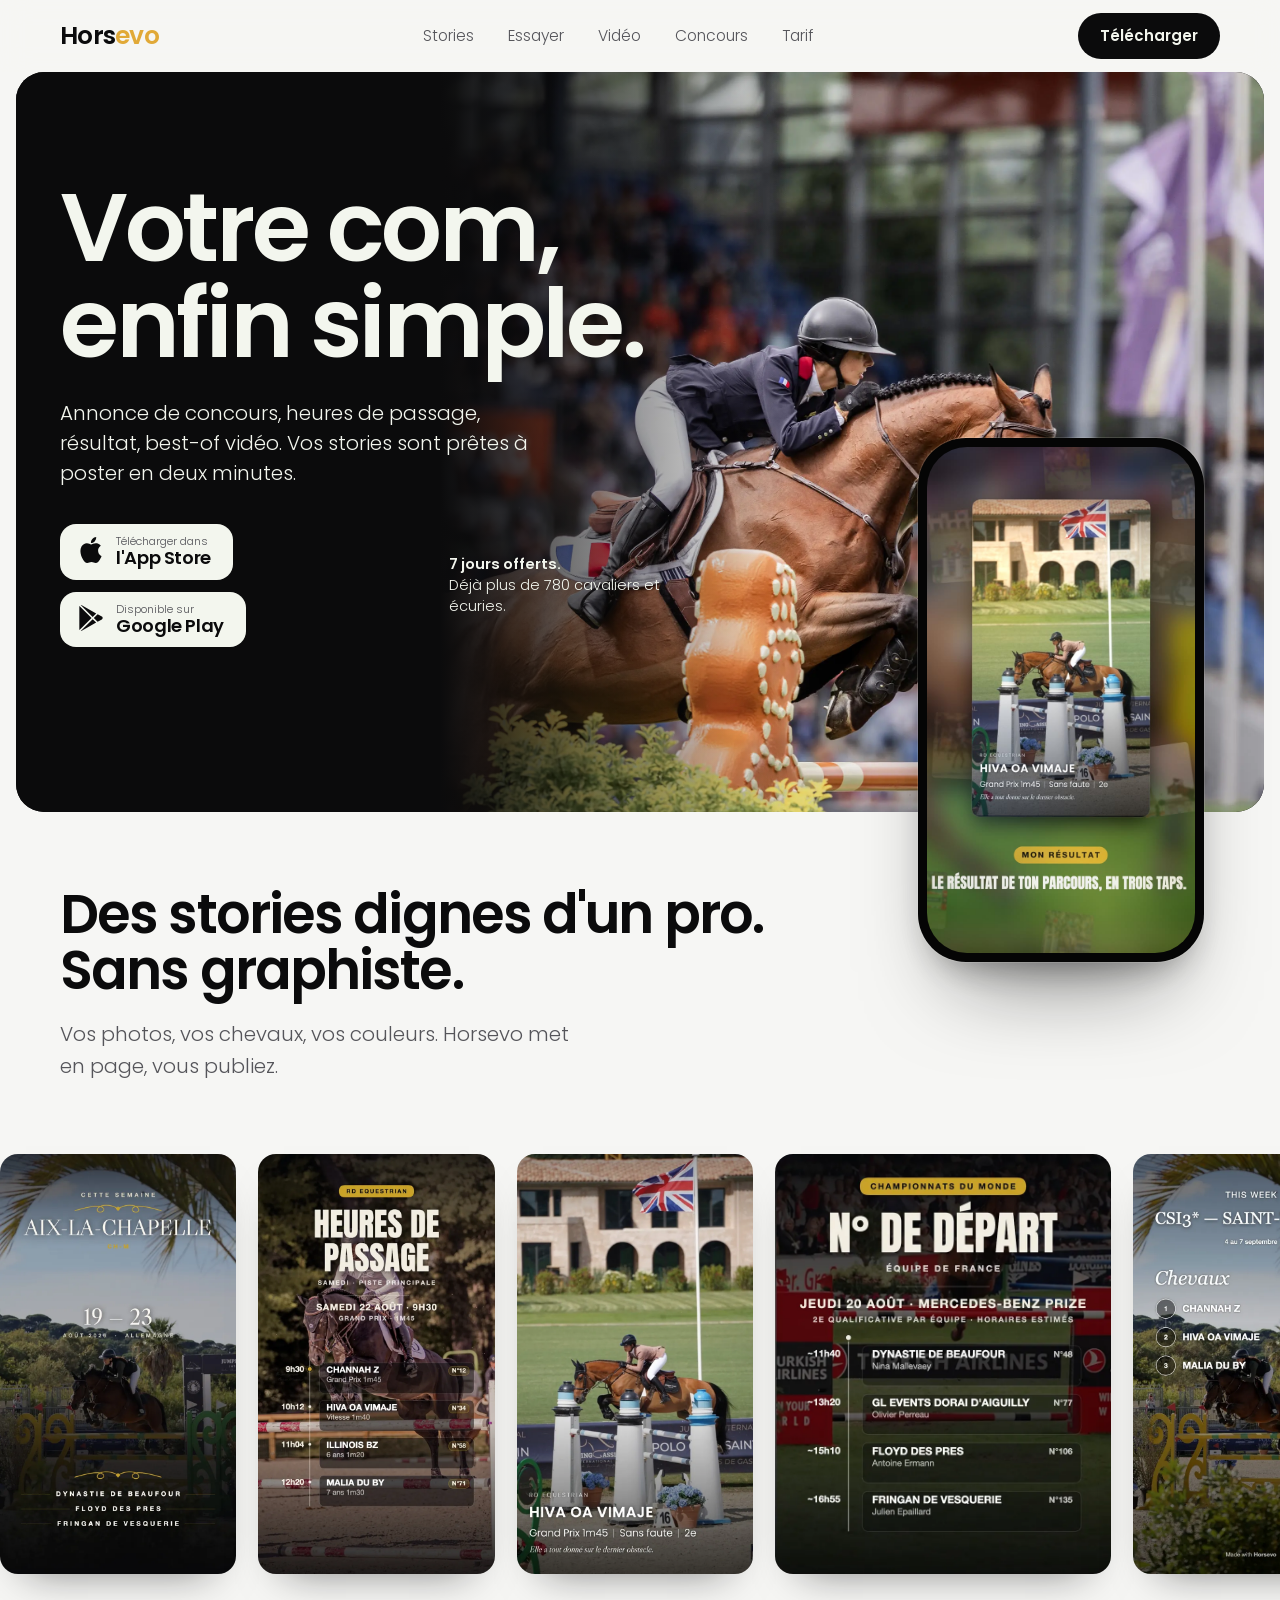
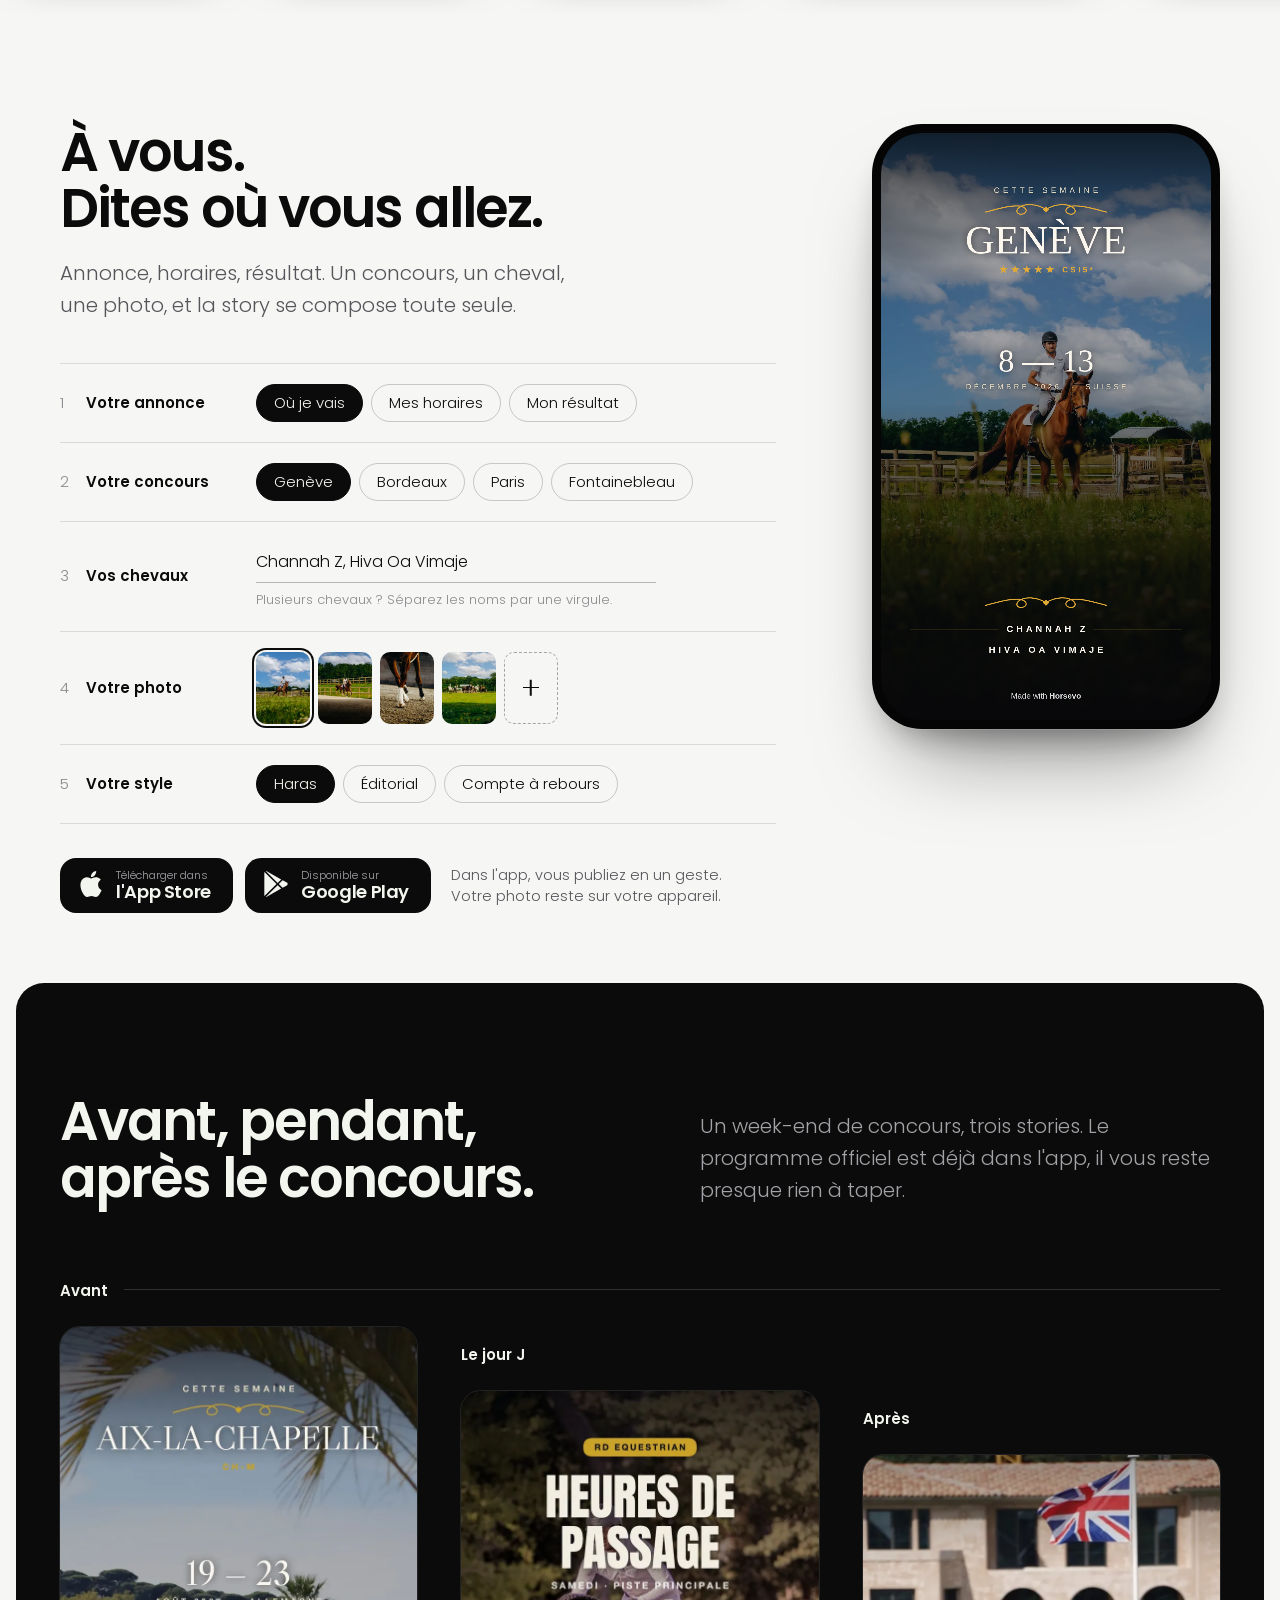
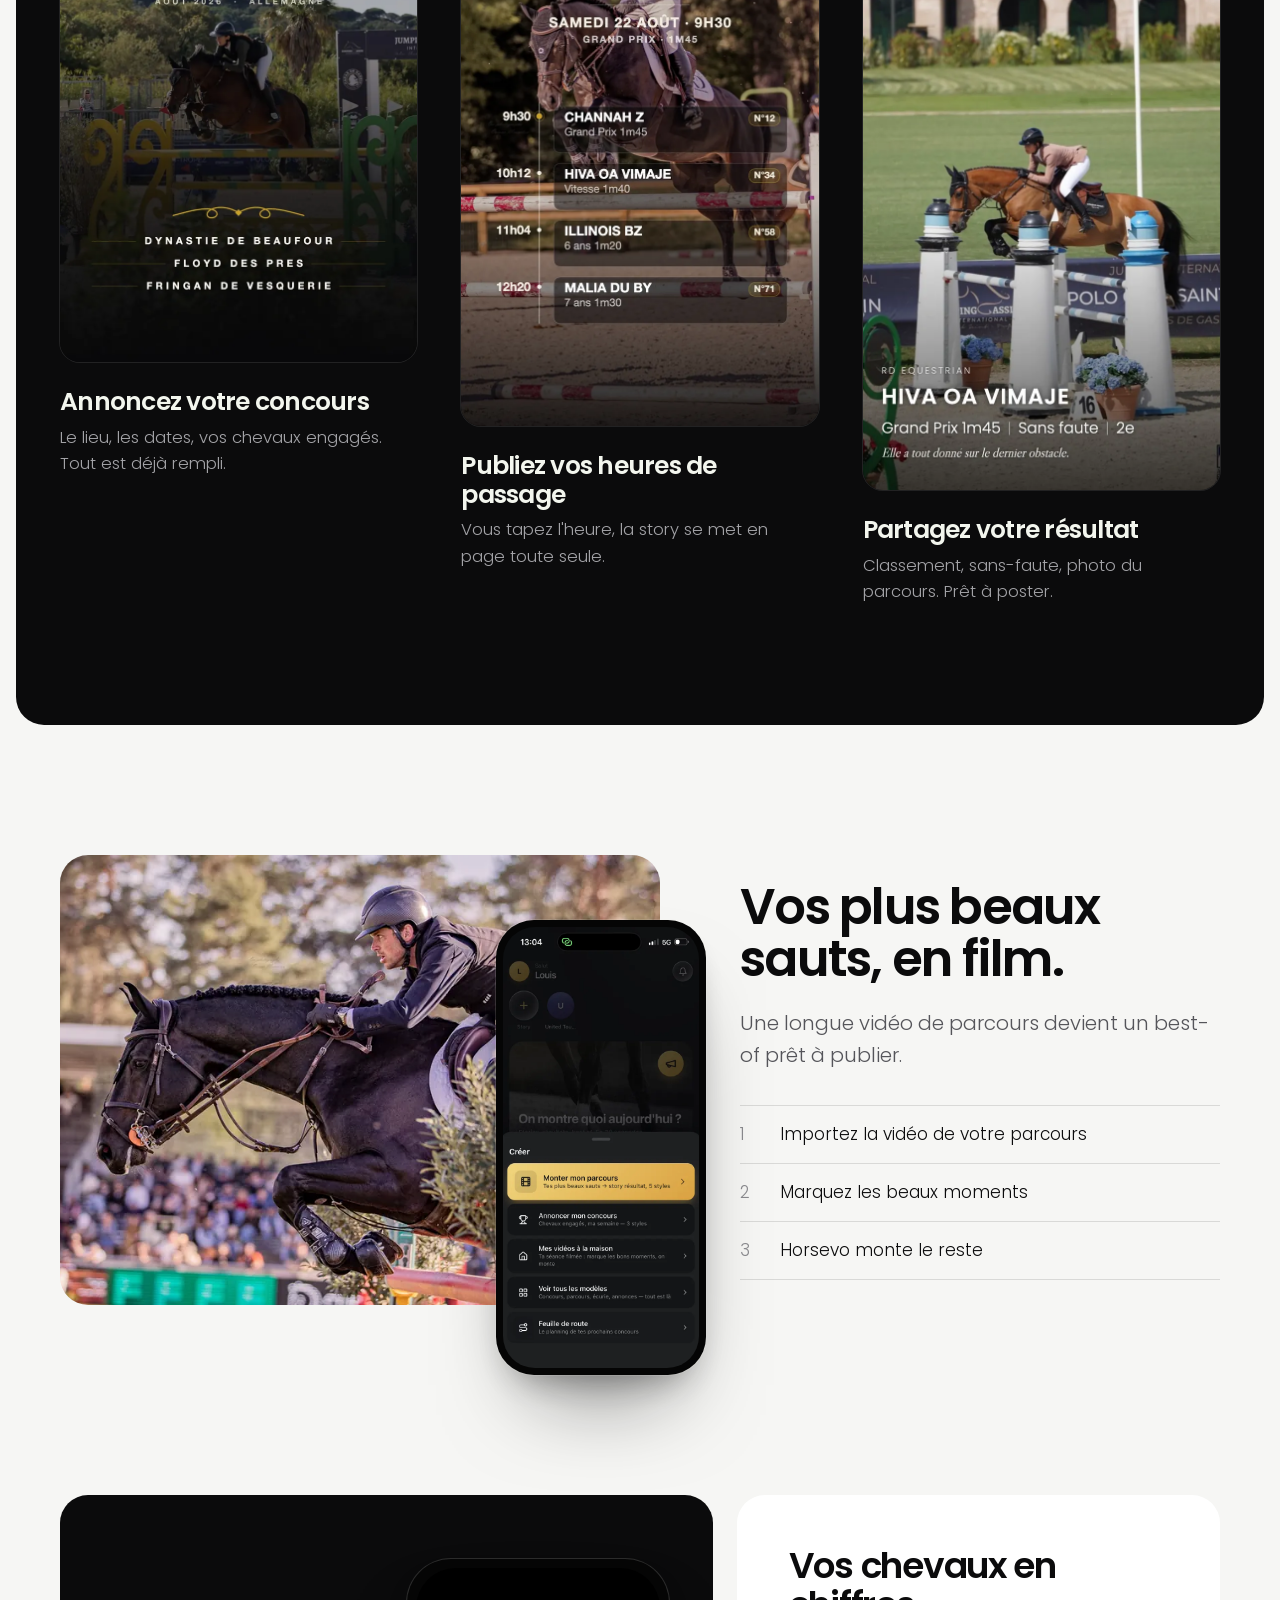
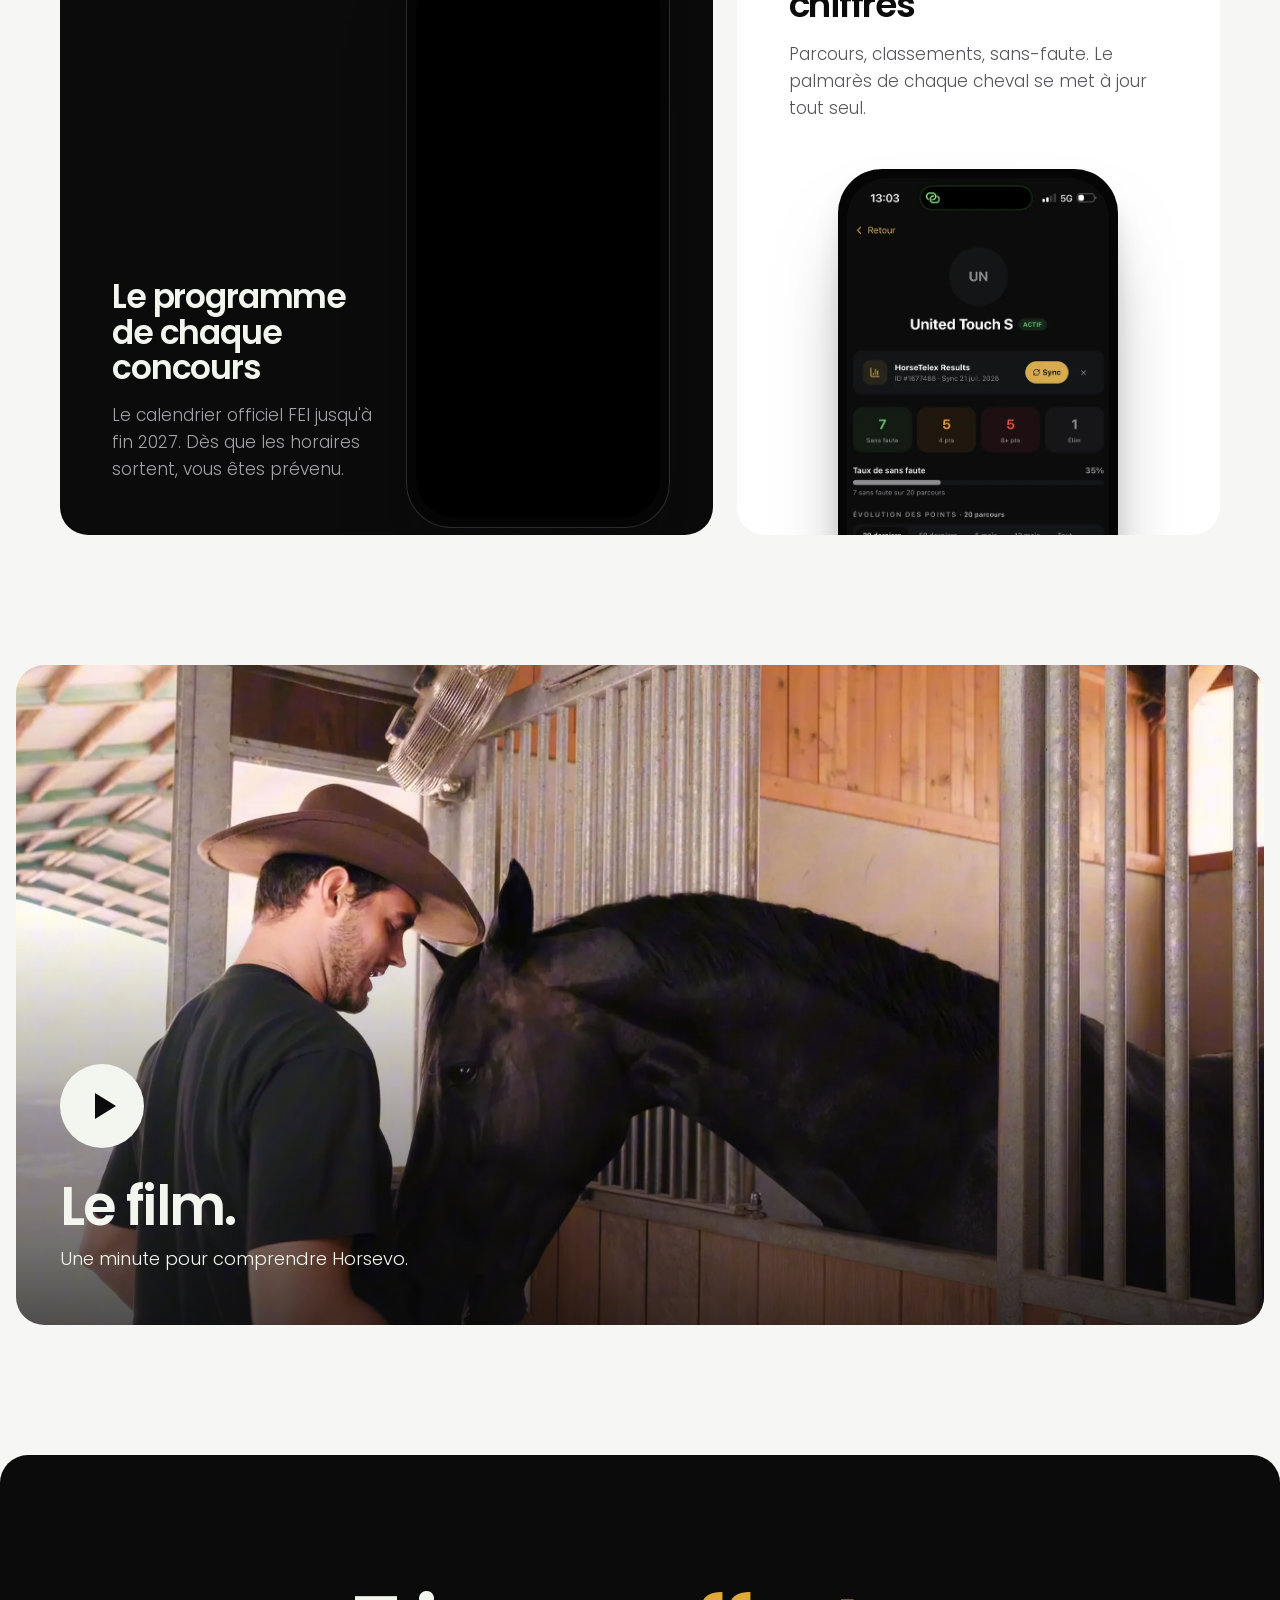
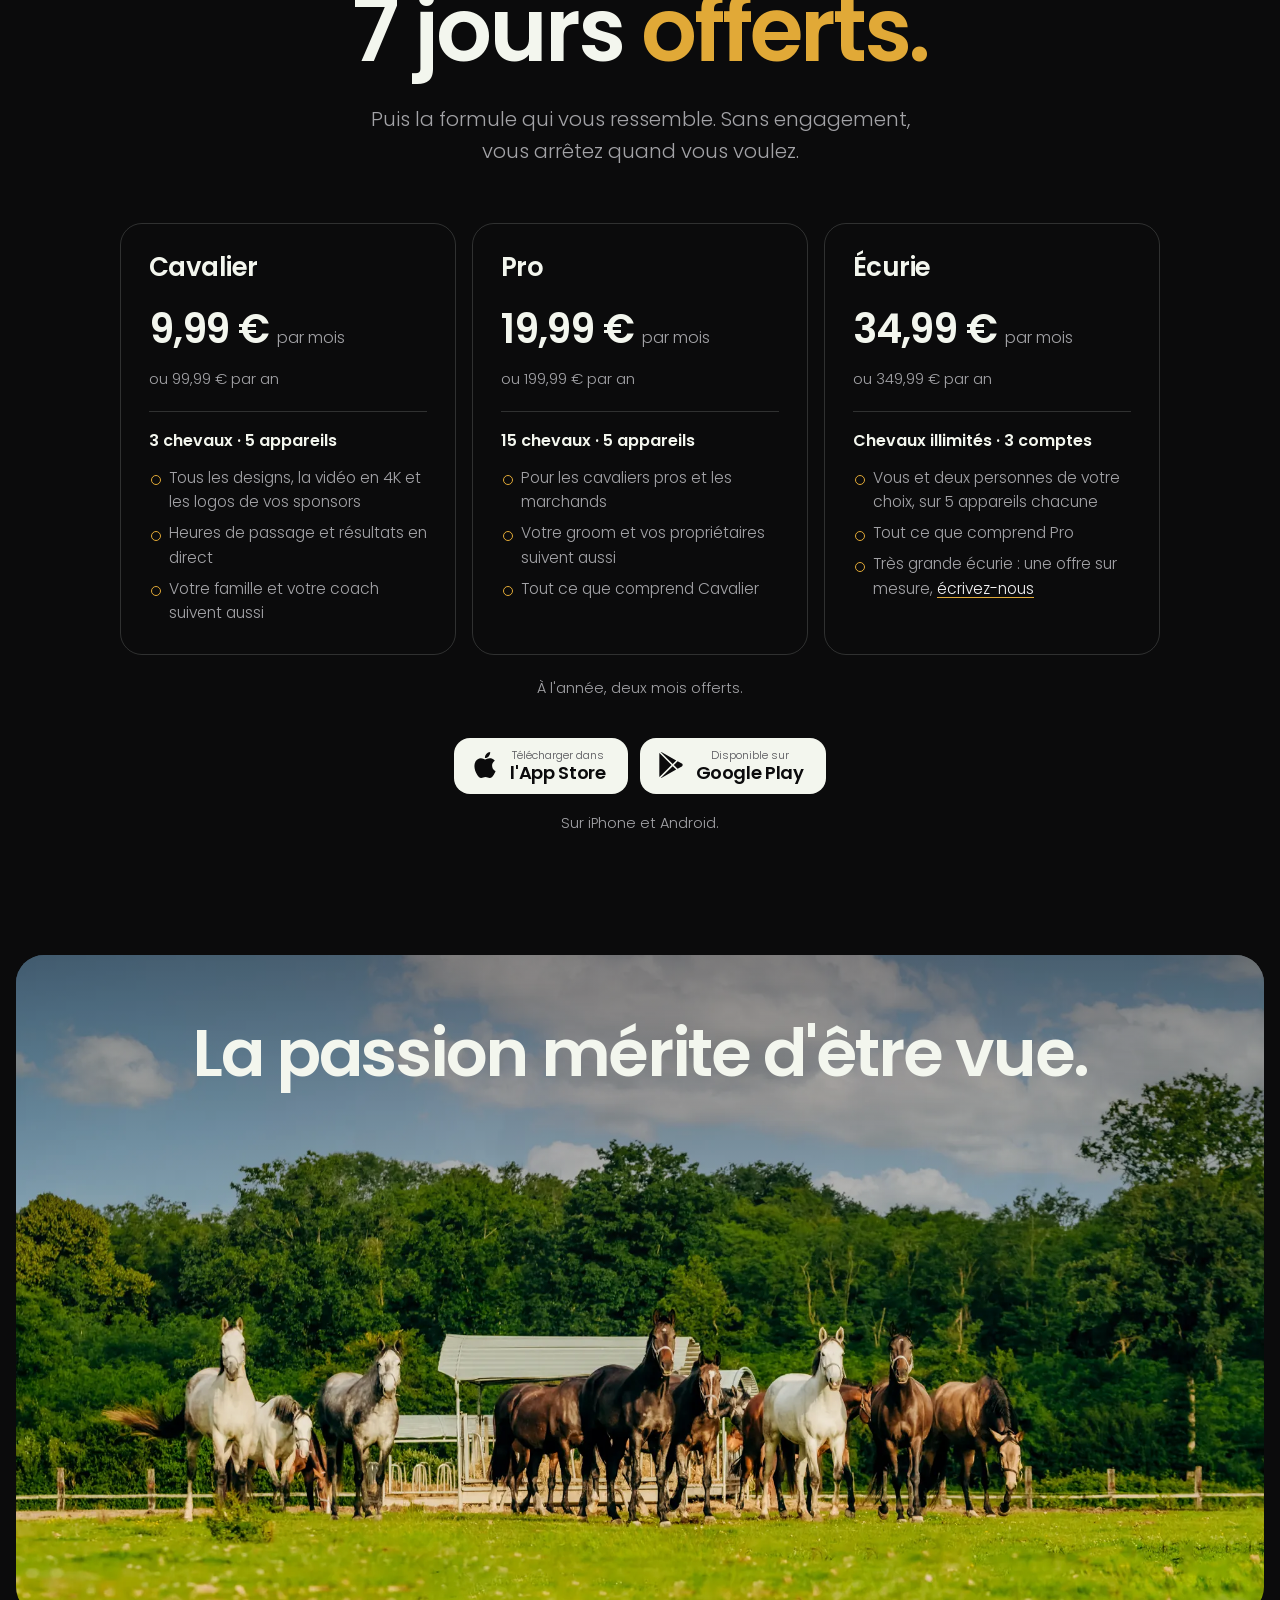
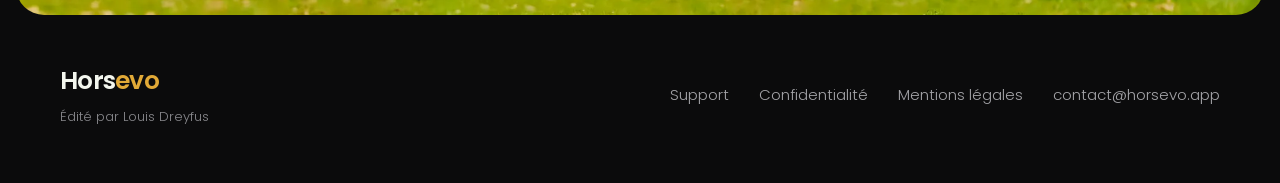
==== commit d29f6211: "Tarifs : 5 appareils sur chaque formule (l'entourage suit), offre sur mesure pour les très grandes é" ====
--- a/index.html
+++ b/index.html
@@ -246,6 +246,7 @@
   .formule ul{list-style:none;display:flex;flex-direction:column;gap:6px;font-size:15.5px;color:#A3A3A7;margin-top:6px}
   .formule li{padding-left:20px;position:relative}
   .formule li::before{content:"";position:absolute;left:2px;top:.62em;width:8px;height:8px;border-radius:50%;border:1.5px solid var(--or)}
+  .formule li a{color:#F2F2F3;text-decoration:underline;text-underline-offset:3px;text-decoration-color:var(--or)}
   .price .formules + .fine{margin-top:22px}
   .end{padding:0 16px}
   .end-in{position:relative;border-radius:var(--r);overflow:hidden;height:660px}
@@ -618,22 +619,22 @@
           <h3>Cavalier</h3>
           <p class="prix"><b>9,99 €</b> par mois</p>
           <p class="an">ou 99,99 € par an</p>
-          <p class="quoi">3 chevaux · 2 appareils</p>
-          <ul><li>Tous les designs, la vidéo en 4K et les logos de vos sponsors</li><li>Heures de passage et résultats en direct</li></ul>
+          <p class="quoi">3 chevaux · 5 appareils</p>
+          <ul><li>Tous les designs, la vidéo en 4K et les logos de vos sponsors</li><li>Heures de passage et résultats en direct</li><li>Votre famille et votre coach suivent aussi</li></ul>
         </article>
         <article class="formule">
           <h3>Pro</h3>
           <p class="prix"><b>19,99 €</b> par mois</p>
           <p class="an">ou 199,99 € par an</p>
-          <p class="quoi">15 chevaux · 2 appareils</p>
-          <ul><li>Pour les cavaliers pros et les marchands</li><li>Tout ce que comprend Cavalier</li></ul>
+          <p class="quoi">15 chevaux · 5 appareils</p>
+          <ul><li>Pour les cavaliers pros et les marchands</li><li>Votre groom et vos propriétaires suivent aussi</li><li>Tout ce que comprend Cavalier</li></ul>
         </article>
         <article class="formule">
           <h3>Écurie</h3>
           <p class="prix"><b>34,99 €</b> par mois</p>
           <p class="an">ou 349,99 € par an</p>
           <p class="quoi">Chevaux illimités · 3 comptes</p>
-          <ul><li>Vous et deux personnes de votre choix</li><li>Tout ce que comprend Pro</li></ul>
+          <ul><li>Vous et deux personnes de votre choix, sur 5 appareils chacune</li><li>Tout ce que comprend Pro</li><li>Très grande écurie : une offre sur mesure, <a href="mailto:contact@horsevo.app?subject=Offre%20sur%20mesure">écrivez-nous</a></li></ul>
         </article>
       </div>
       <p class="fine rv d2">À l'année, deux mois offerts.</p>
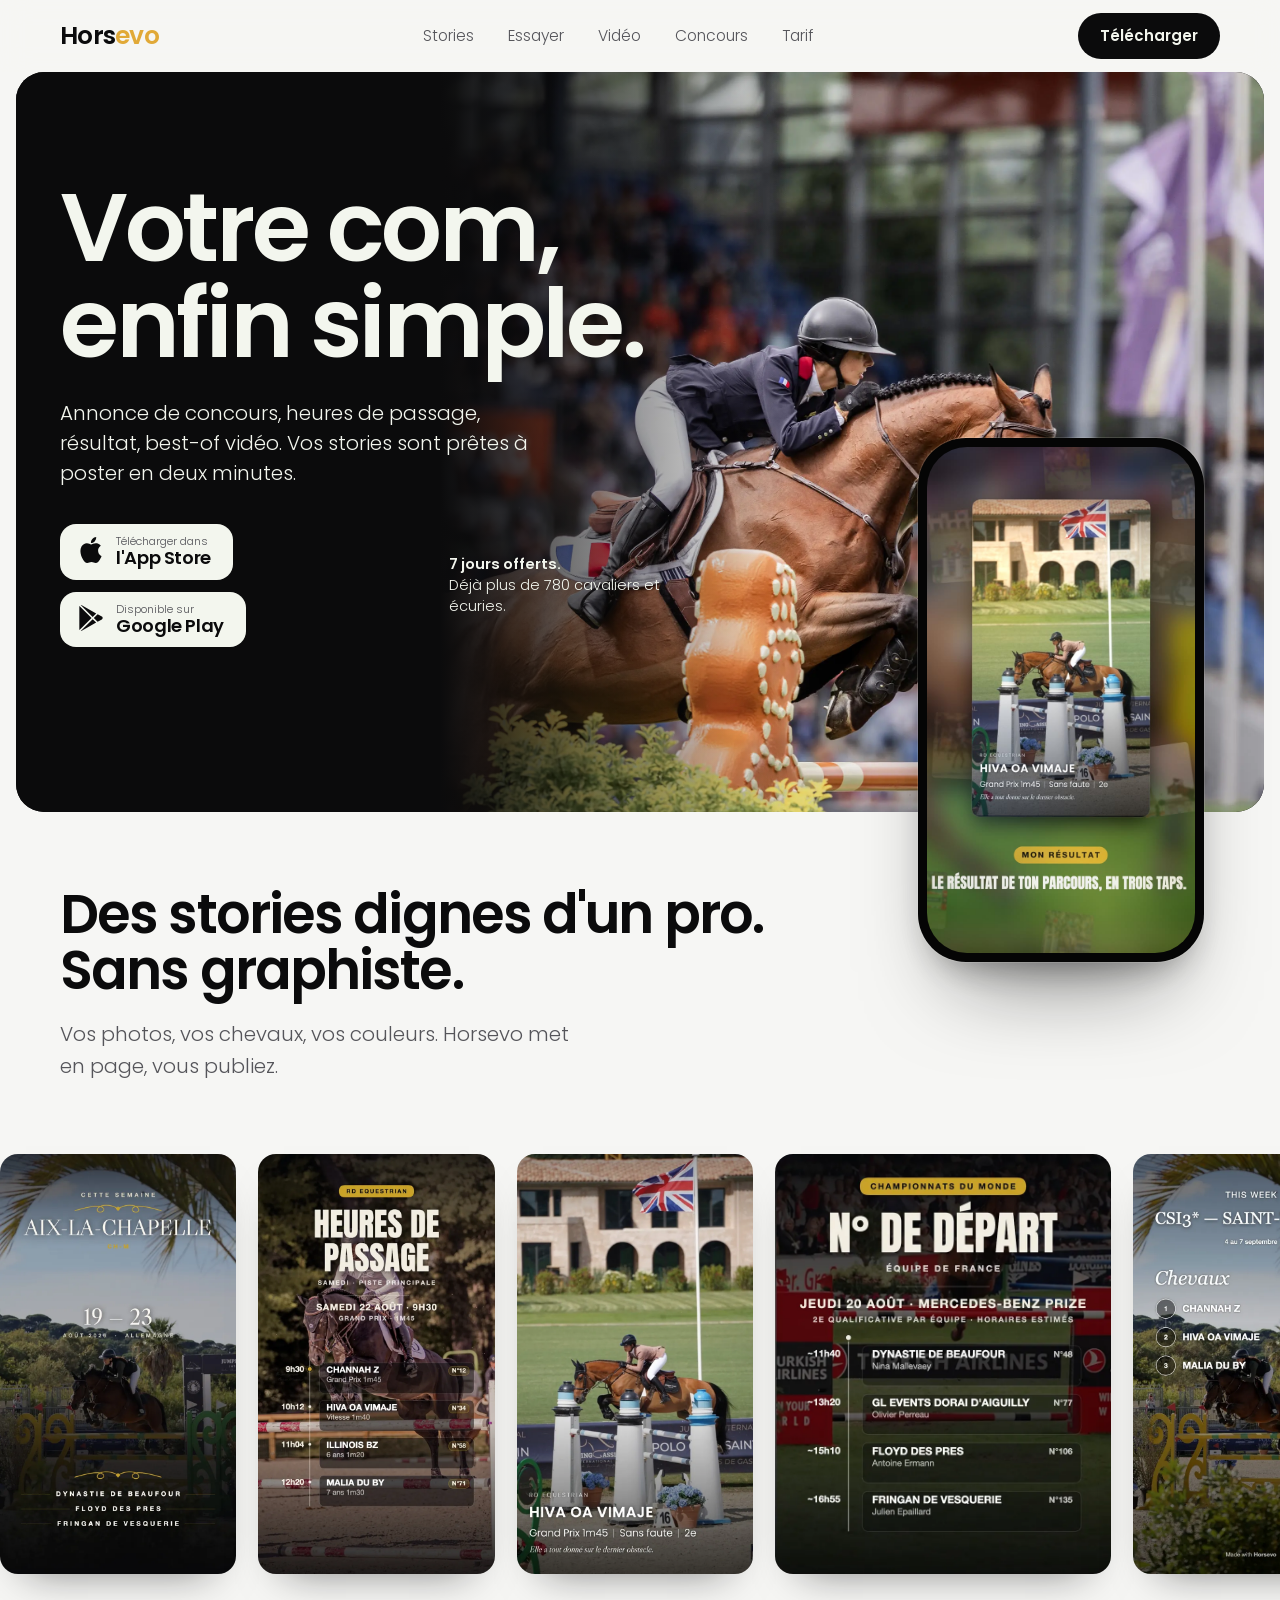
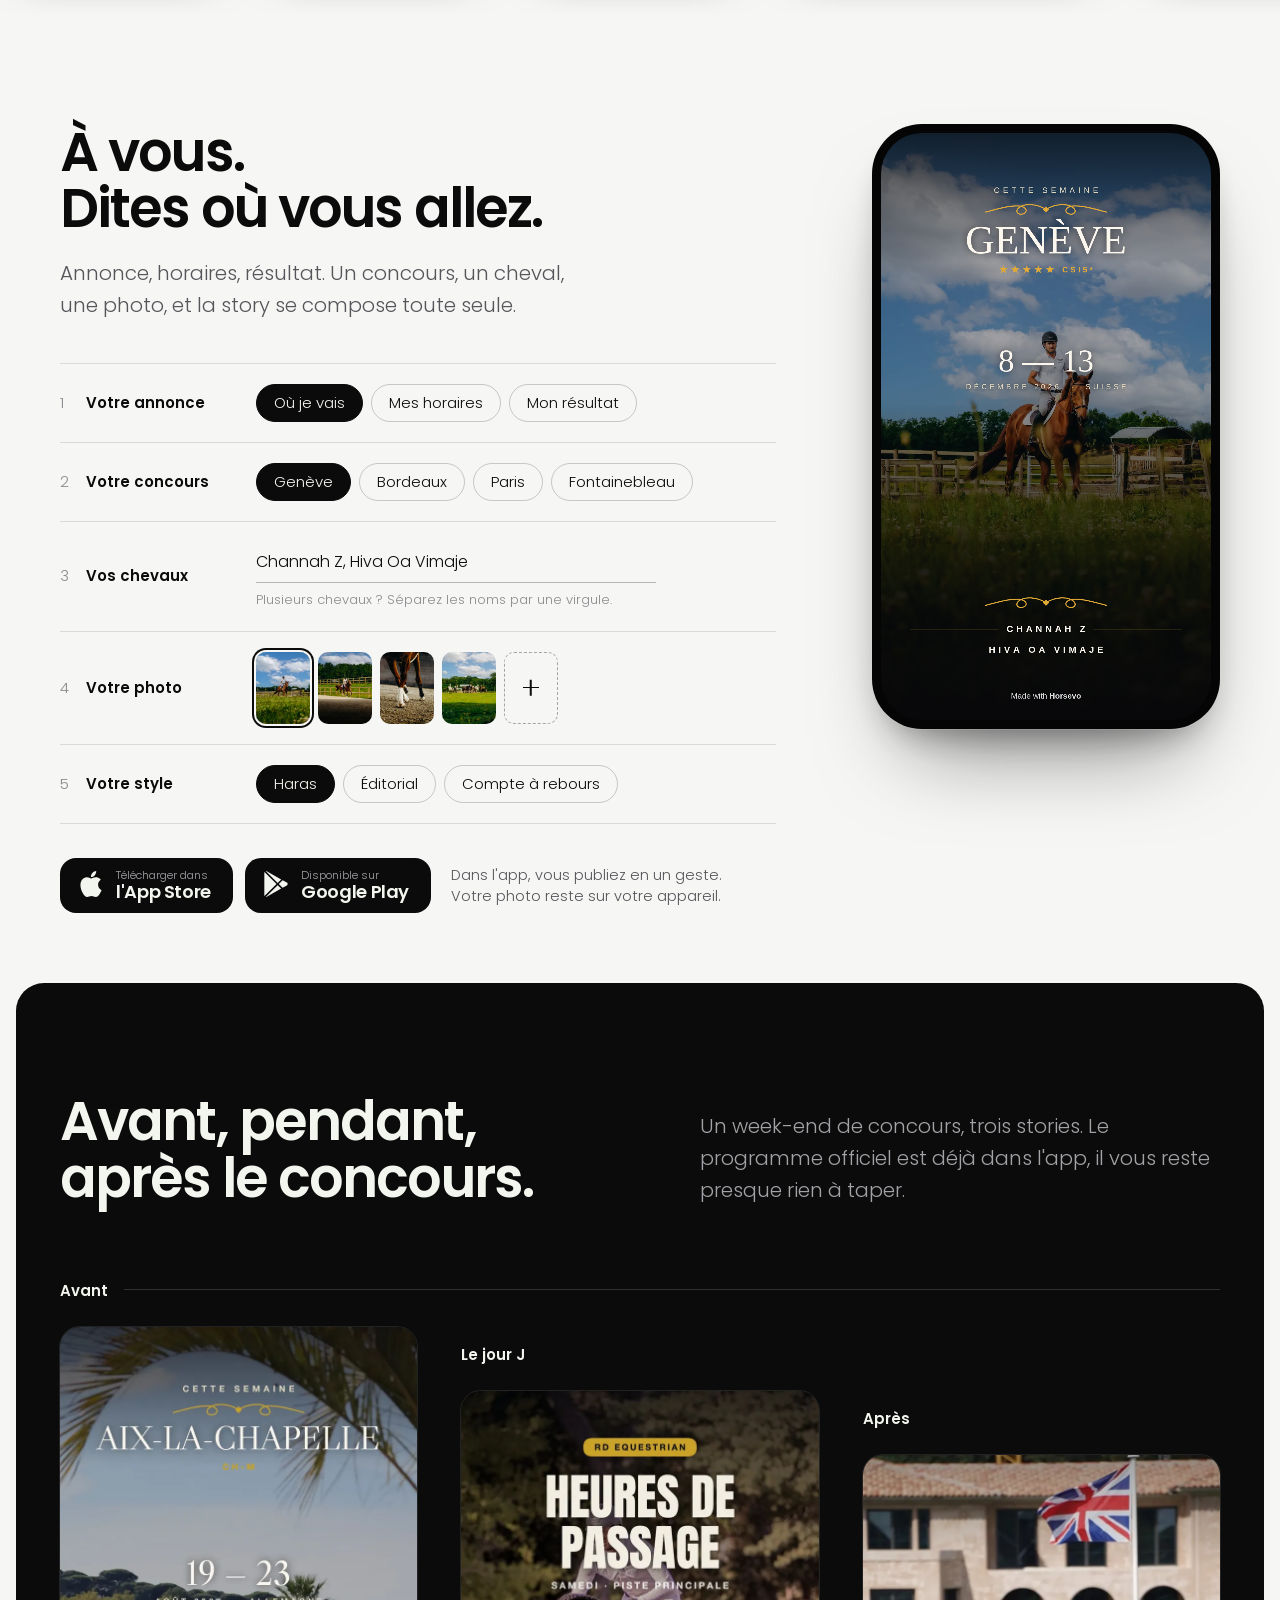
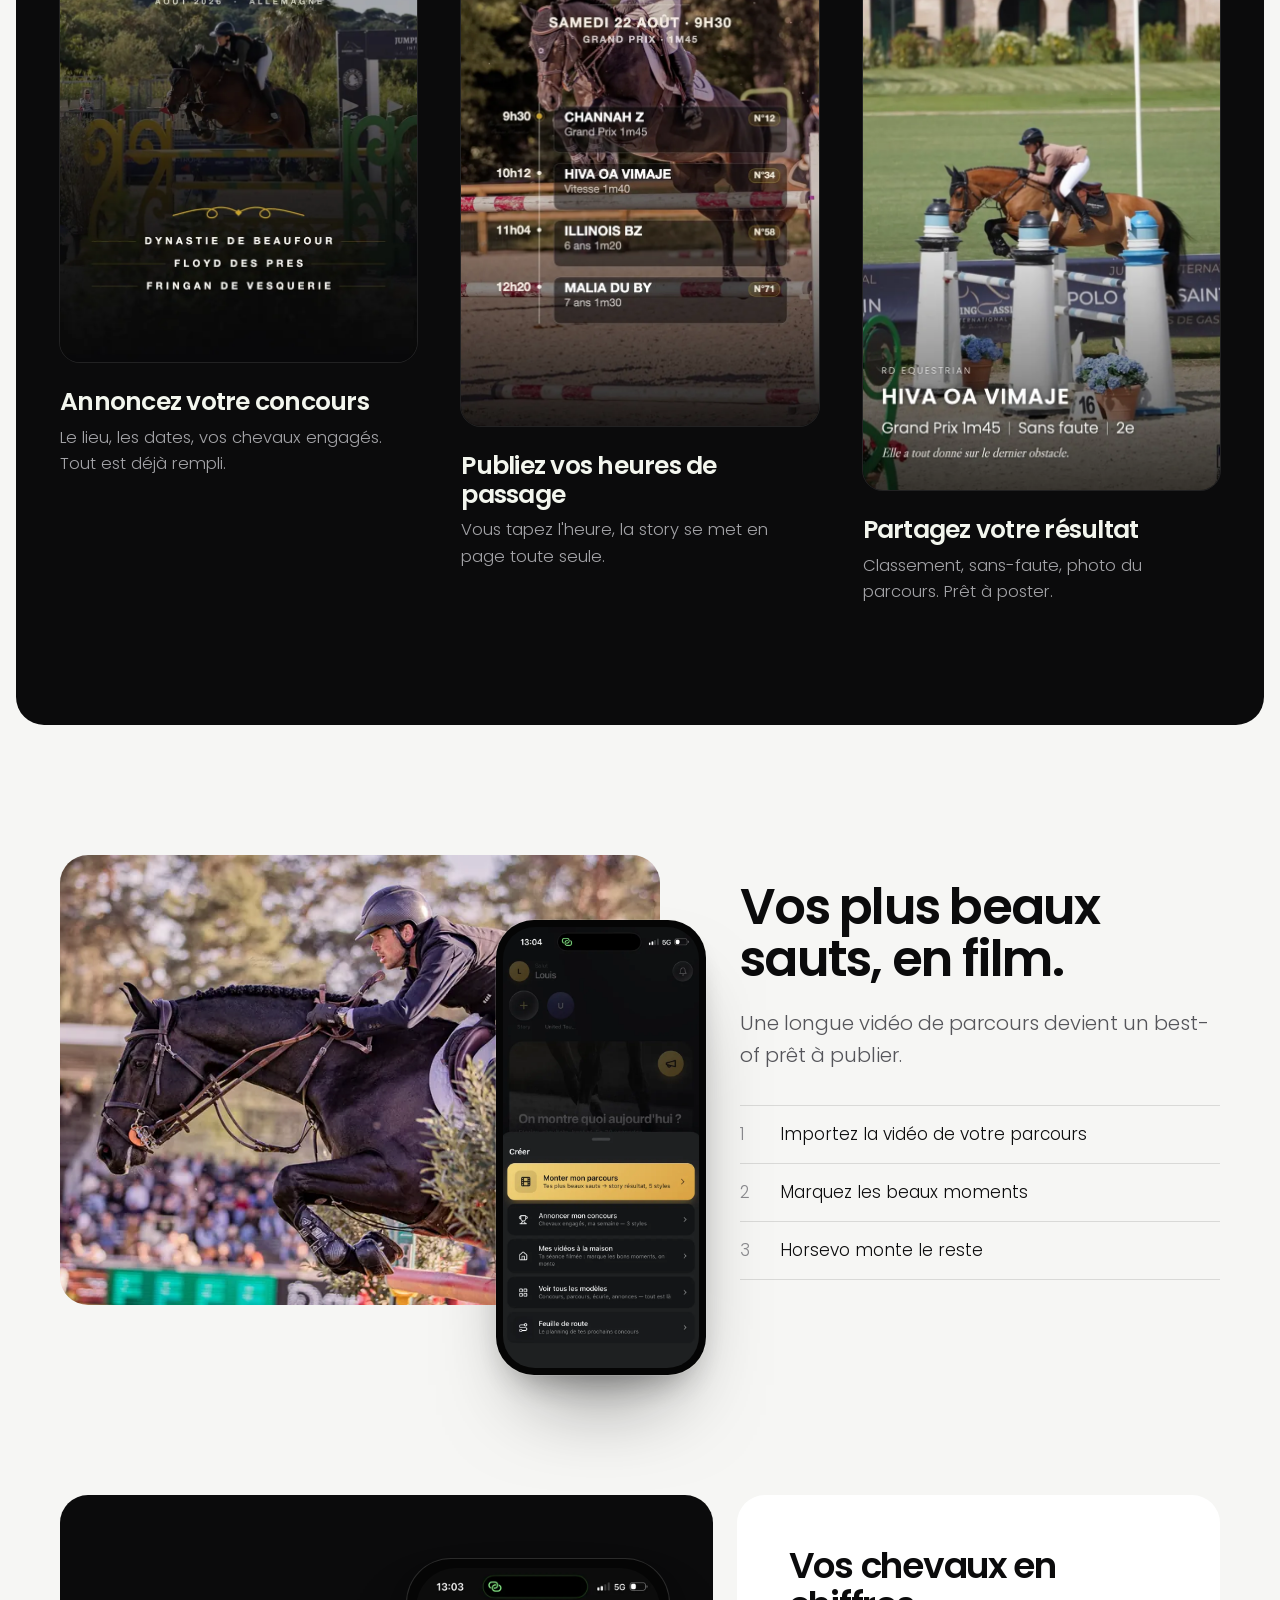
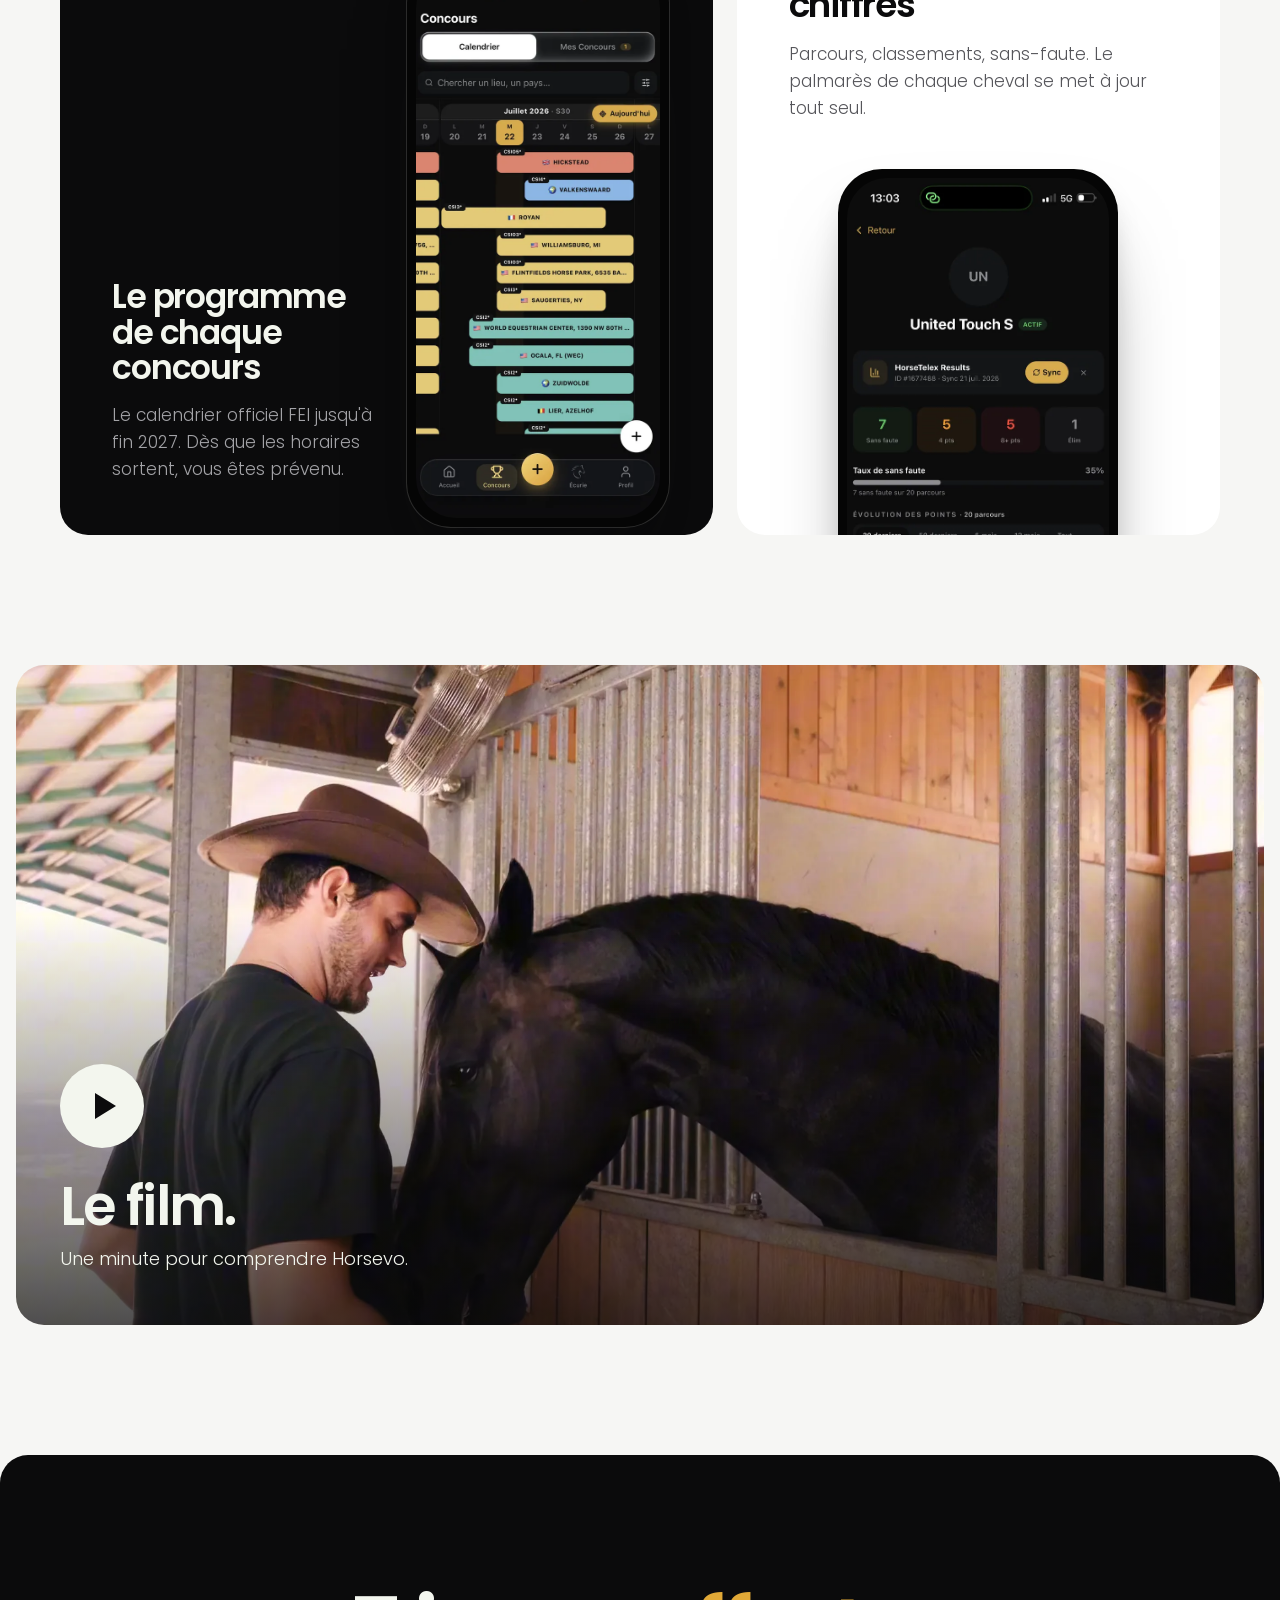
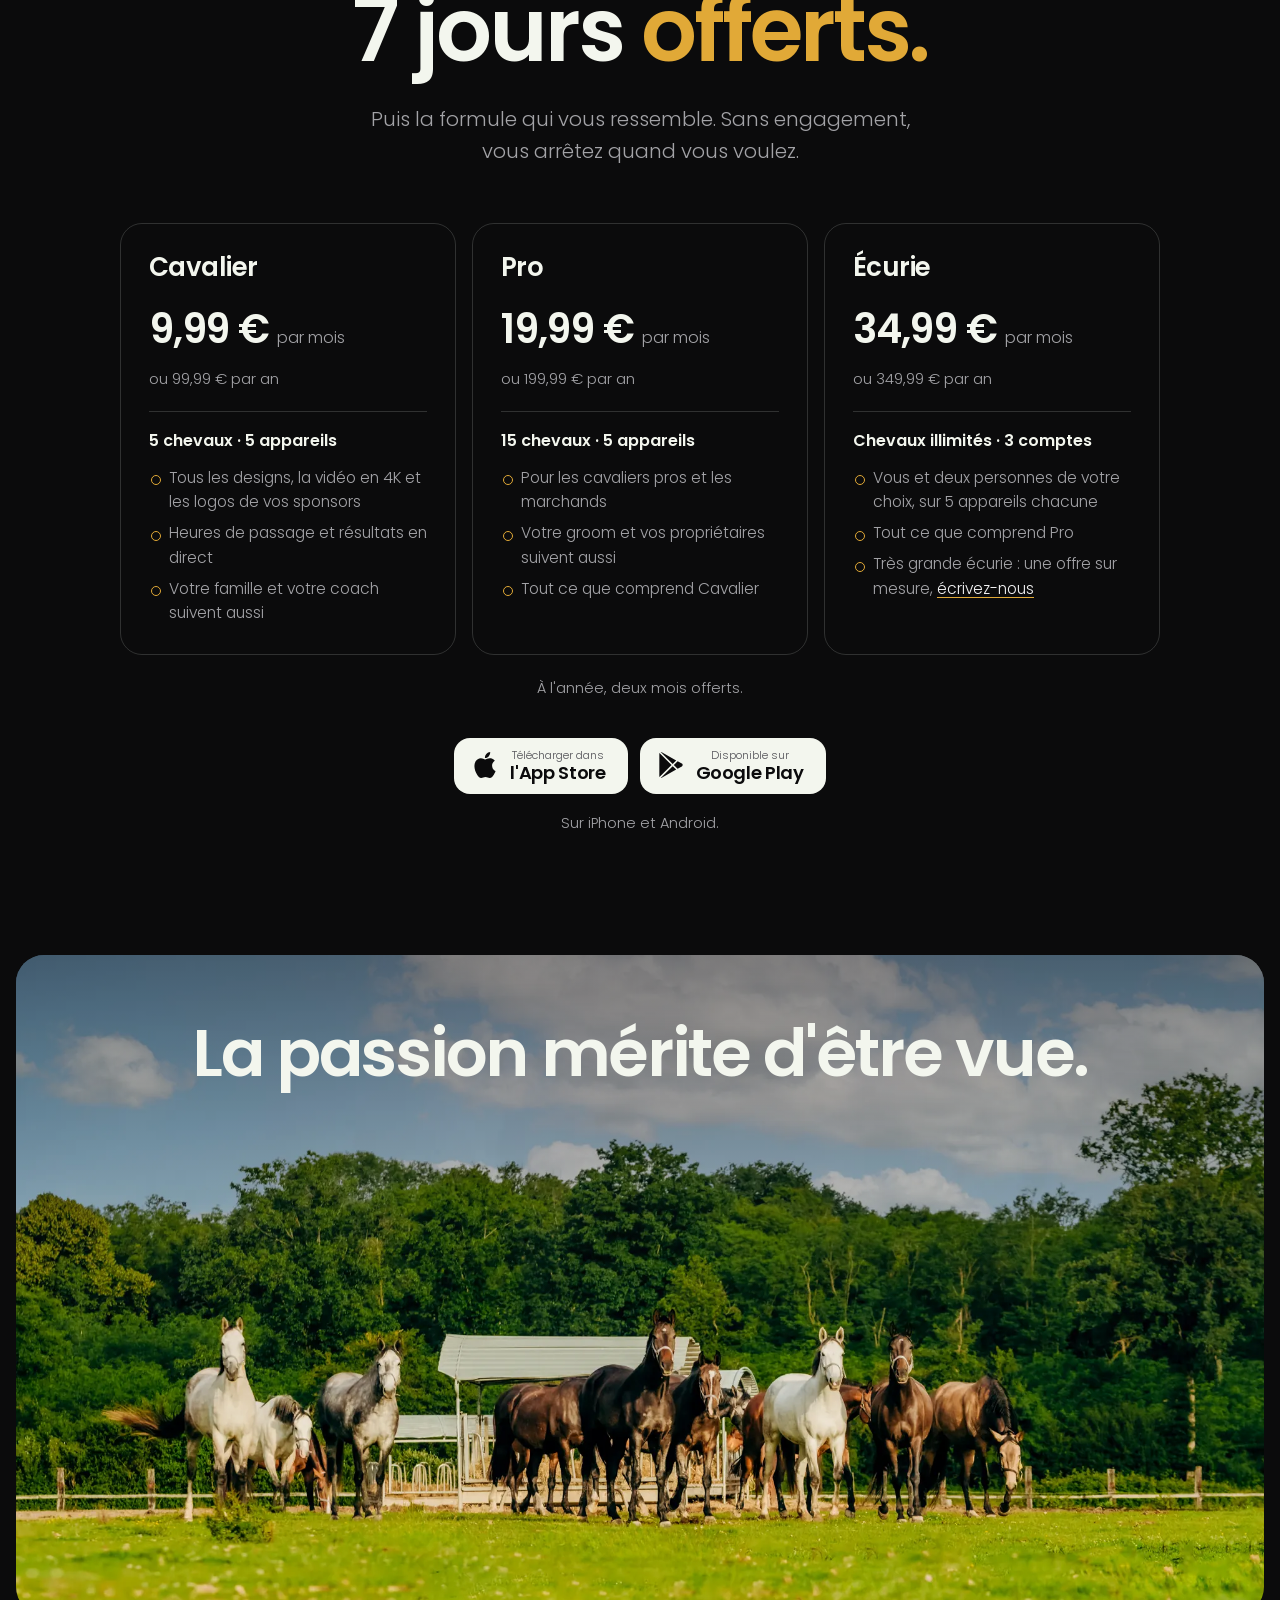
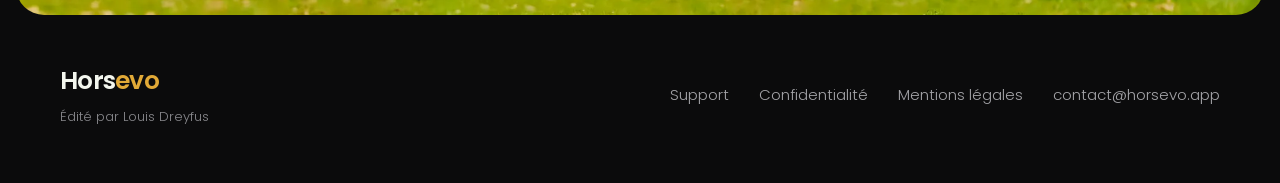
==== commit 9e4b0424: "Tarifs : Cavalier à 5 chevaux (8 nov. 2026) Co-Authored-By: Claude Opus 5.5 <noreply@anthropic.com>" ====
--- a/index.html
+++ b/index.html
@@ -619,7 +619,7 @@
           <h3>Cavalier</h3>
           <p class="prix"><b>9,99 €</b> par mois</p>
           <p class="an">ou 99,99 € par an</p>
-          <p class="quoi">3 chevaux · 5 appareils</p>
+          <p class="quoi">5 chevaux · 5 appareils</p>
           <ul><li>Tous les designs, la vidéo en 4K et les logos de vos sponsors</li><li>Heures de passage et résultats en direct</li><li>Votre famille et votre coach suivent aussi</li></ul>
         </article>
         <article class="formule">
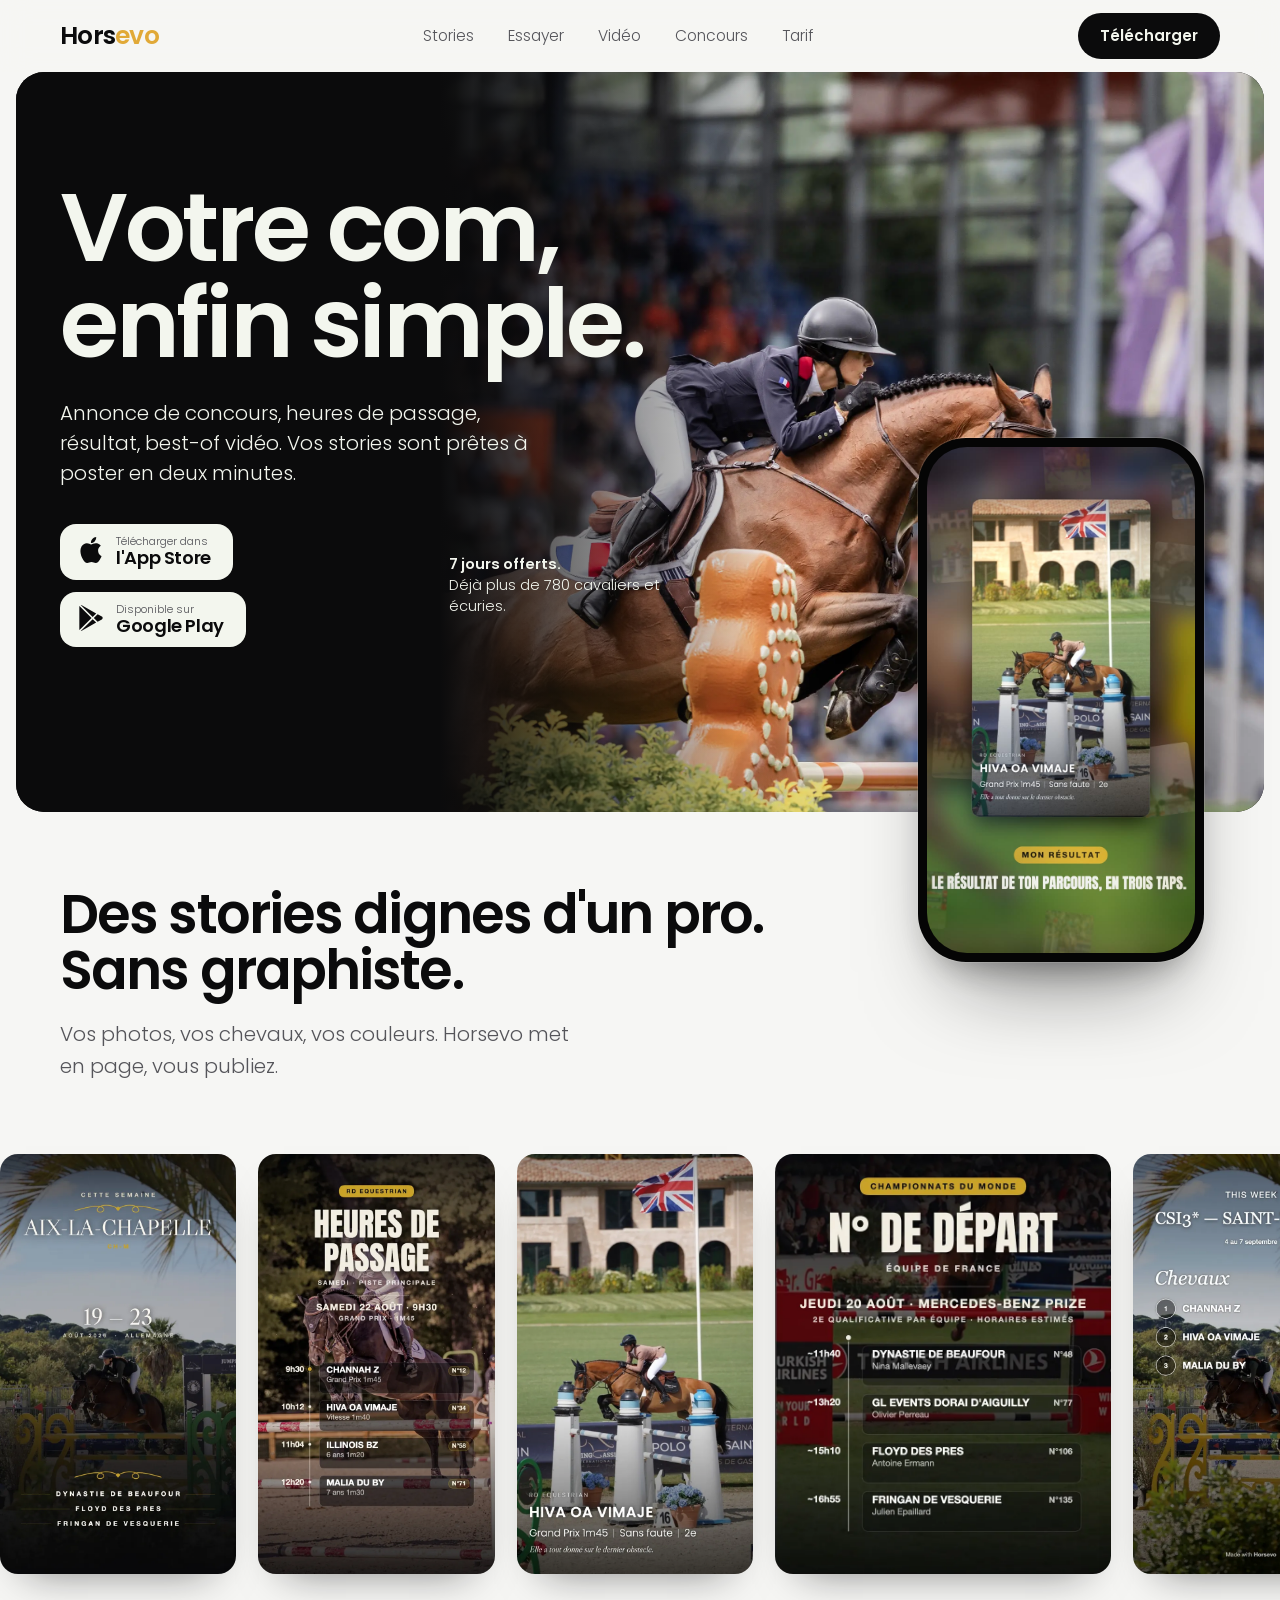
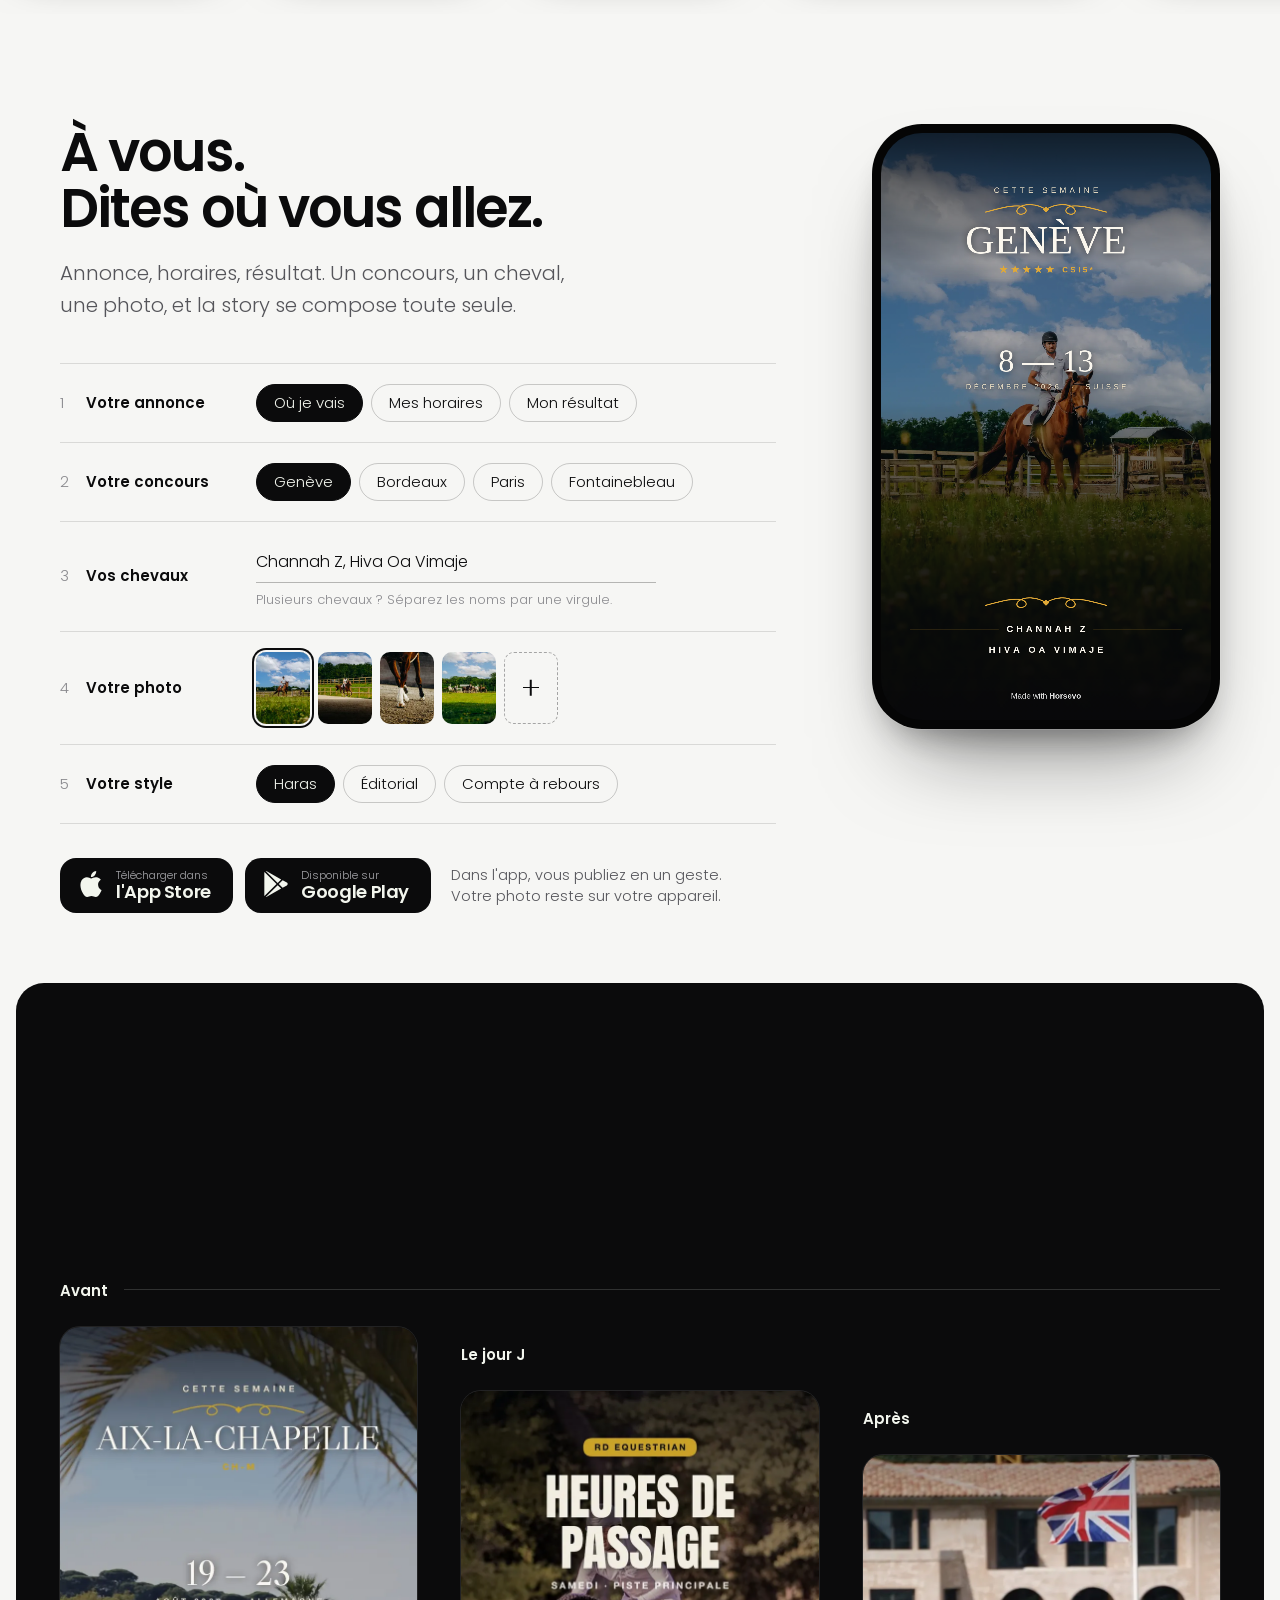
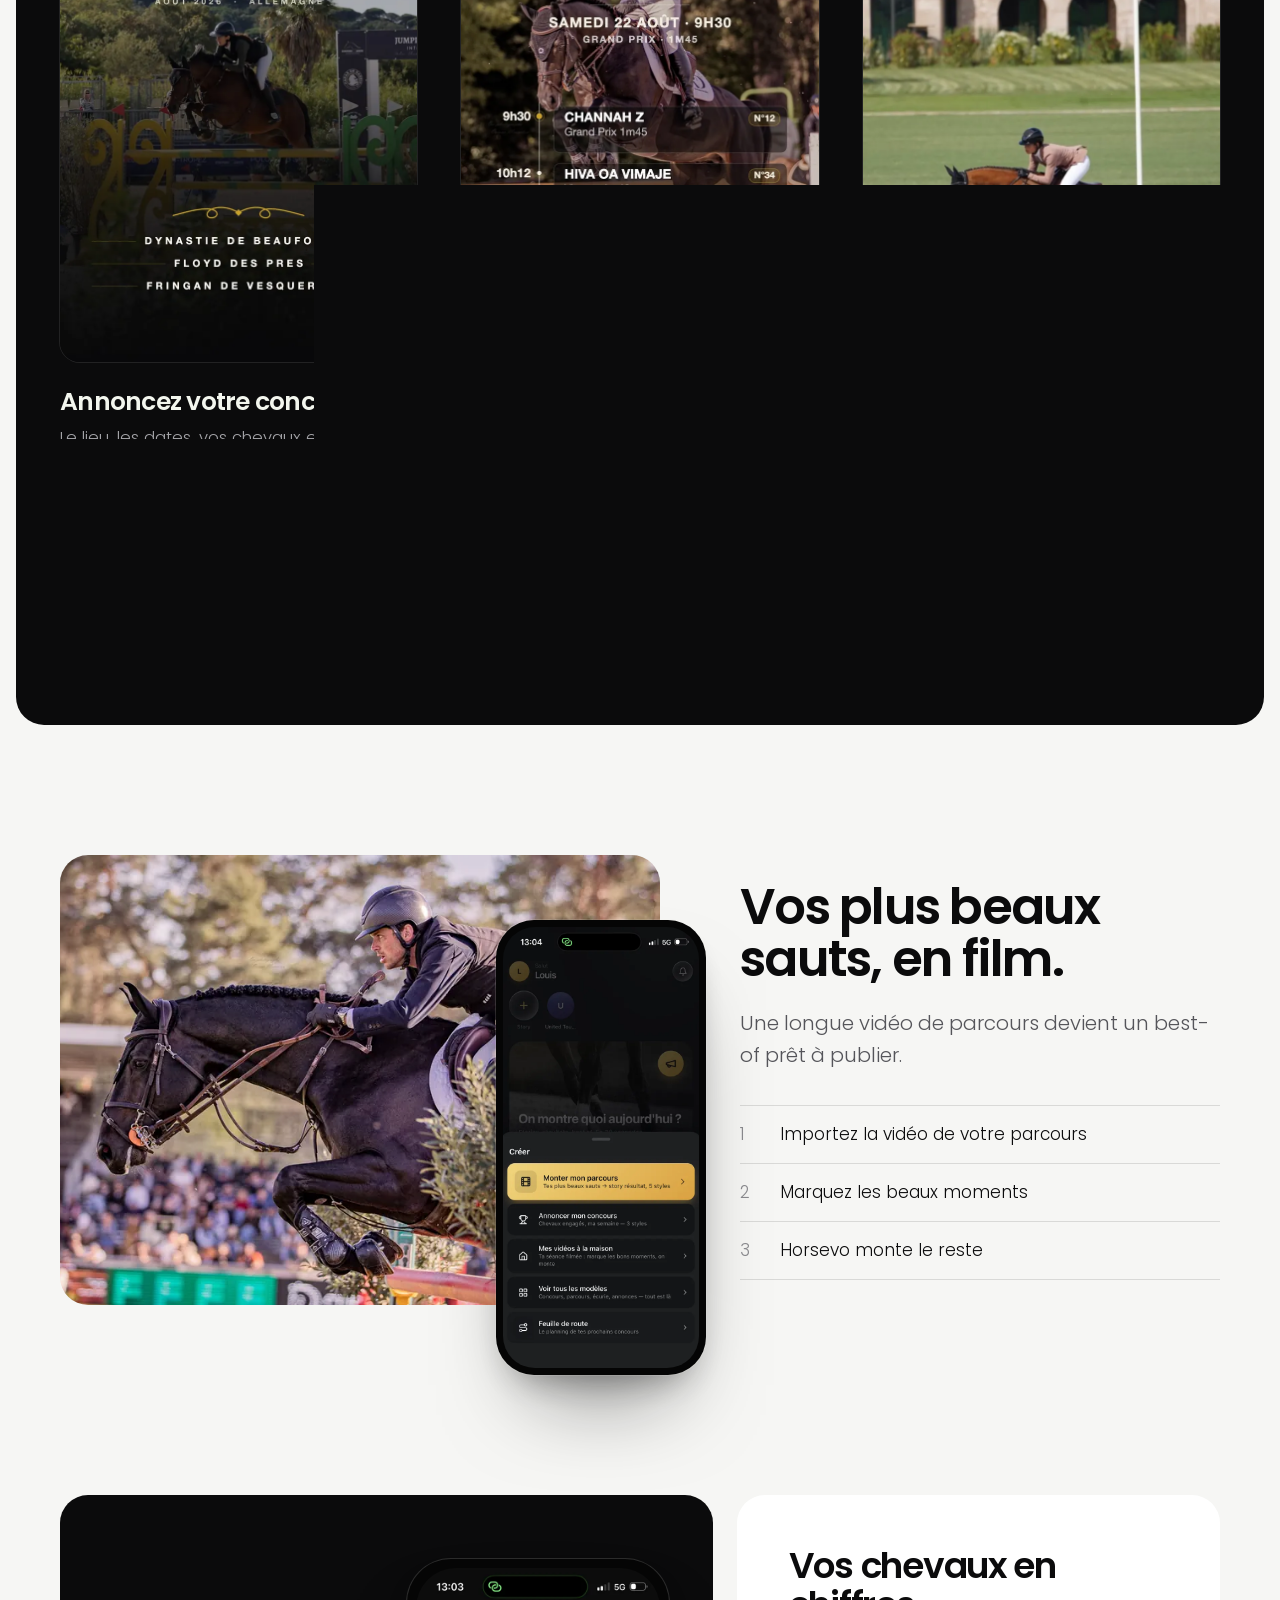
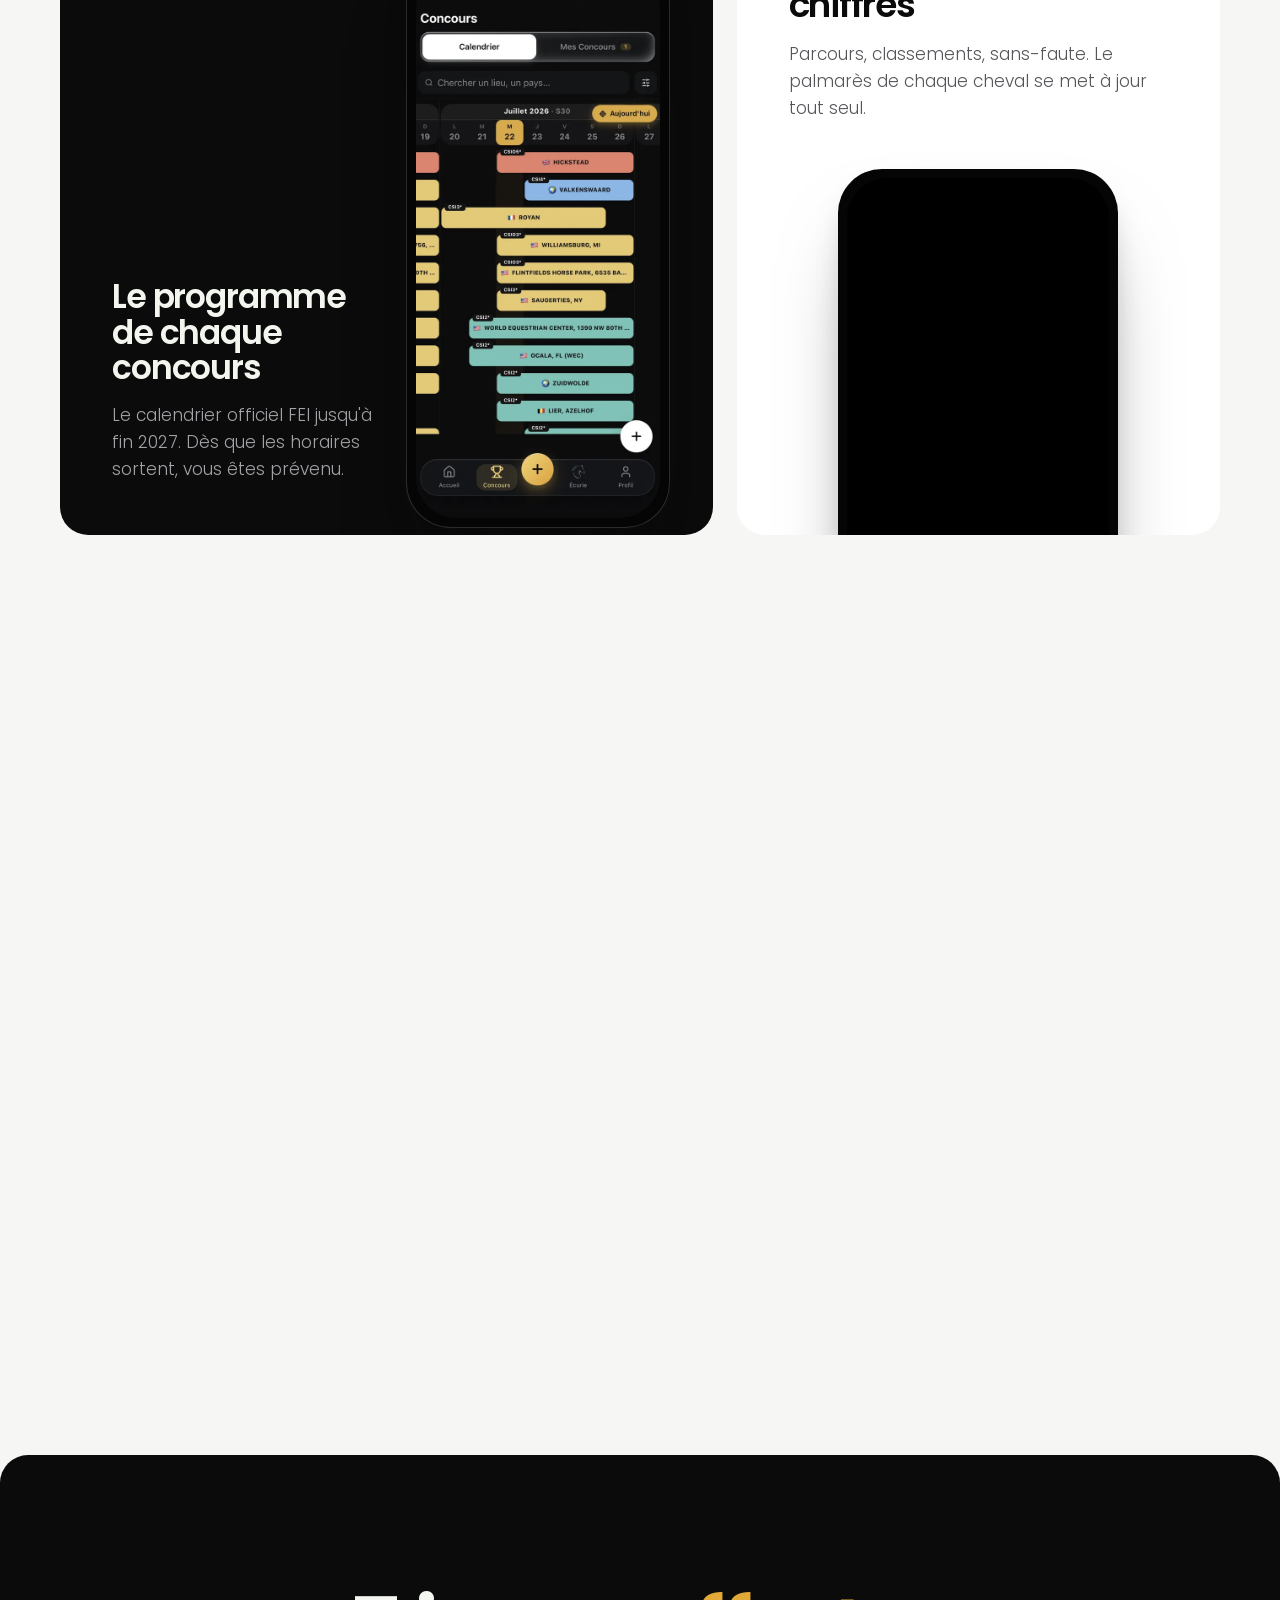
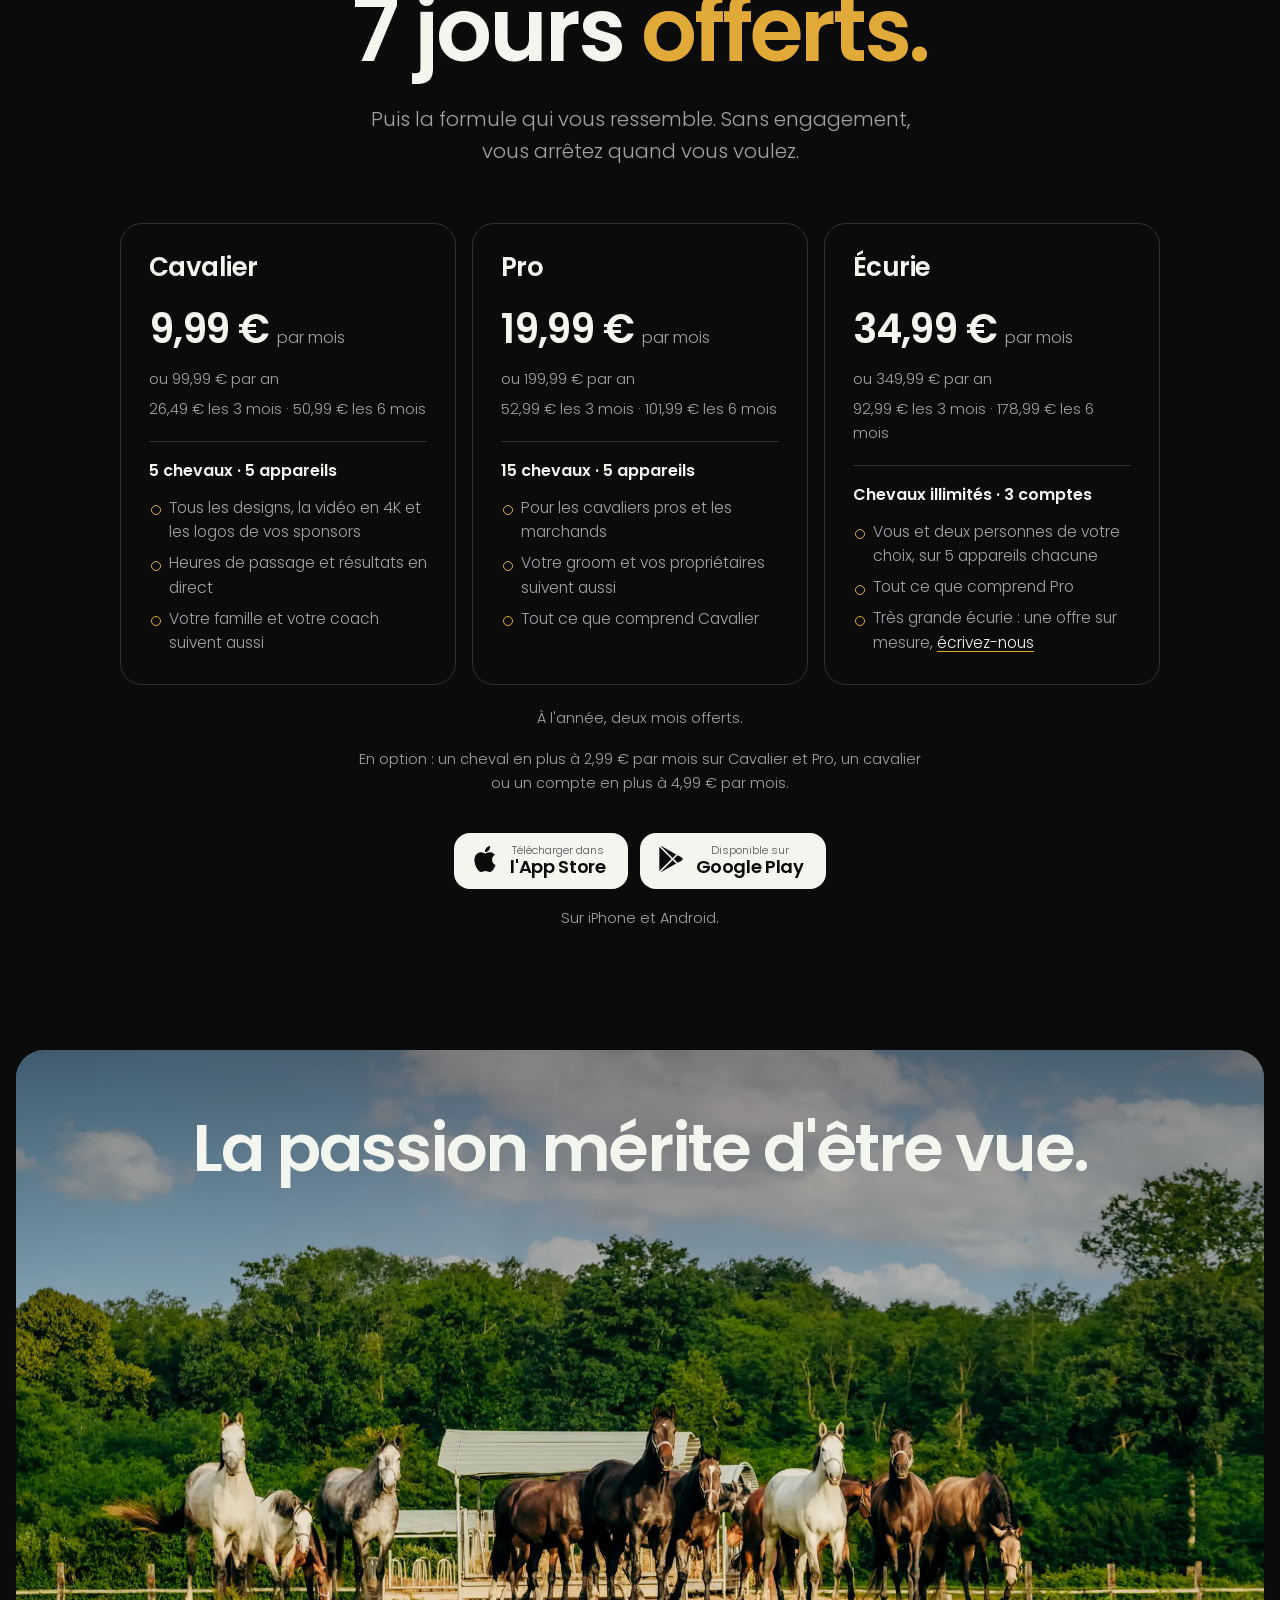
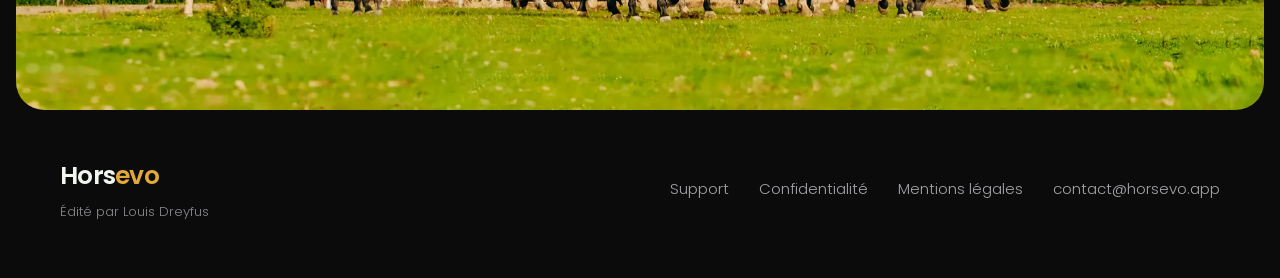
==== commit 127a5f66: "Tarif et conditions : payer tous les 3 mois ou tous les 6 mois (à publier quand Apple aura validé le" ====
--- a/index.html
+++ b/index.html
@@ -619,6 +619,7 @@
           <h3>Cavalier</h3>
           <p class="prix"><b>9,99 €</b> par mois</p>
           <p class="an">ou 99,99 € par an</p>
+          <p class="an">26,49 € les 3 mois · 50,99 € les 6 mois</p>
           <p class="quoi">5 chevaux · 5 appareils</p>
           <ul><li>Tous les designs, la vidéo en 4K et les logos de vos sponsors</li><li>Heures de passage et résultats en direct</li><li>Votre famille et votre coach suivent aussi</li></ul>
         </article>
@@ -626,6 +627,7 @@
           <h3>Pro</h3>
           <p class="prix"><b>19,99 €</b> par mois</p>
           <p class="an">ou 199,99 € par an</p>
+          <p class="an">52,99 € les 3 mois · 101,99 € les 6 mois</p>
           <p class="quoi">15 chevaux · 5 appareils</p>
           <ul><li>Pour les cavaliers pros et les marchands</li><li>Votre groom et vos propriétaires suivent aussi</li><li>Tout ce que comprend Cavalier</li></ul>
         </article>
@@ -633,11 +635,13 @@
           <h3>Écurie</h3>
           <p class="prix"><b>34,99 €</b> par mois</p>
           <p class="an">ou 349,99 € par an</p>
+          <p class="an">92,99 € les 3 mois · 178,99 € les 6 mois</p>
           <p class="quoi">Chevaux illimités · 3 comptes</p>
           <ul><li>Vous et deux personnes de votre choix, sur 5 appareils chacune</li><li>Tout ce que comprend Pro</li><li>Très grande écurie : une offre sur mesure, <a href="mailto:contact@horsevo.app?subject=Offre%20sur%20mesure">écrivez-nous</a></li></ul>
         </article>
       </div>
       <p class="fine rv d2">À l'année, deux mois offerts.</p>
+      <p class="fine rv d2">En option : un cheval en plus à 2,99 € par mois sur Cavalier et Pro, un cavalier ou un compte en plus à 4,99 € par mois.</p>
       <div class="stores rv d2">
         <a class="store" href="https://apps.apple.com/fr/app/id6760648026">
         <svg viewBox="0 0 24 24" aria-hidden="true"><path fill="currentColor" d="M12.152 6.896c-.948 0-2.415-1.078-3.96-1.04-2.04.027-3.91 1.183-4.961 3.014-2.117 3.675-.546 9.103 1.519 12.09 1.013 1.454 2.208 3.09 3.792 3.039 1.52-.065 2.09-.987 3.935-.987 1.831 0 2.35.987 3.96.948 1.637-.026 2.676-1.48 3.676-2.948 1.156-1.688 1.636-3.325 1.662-3.415-.039-.013-3.182-1.221-3.22-4.857-.026-3.04 2.48-4.494 2.597-4.559-1.429-2.09-3.623-2.324-4.39-2.376-2-.156-3.675 1.09-4.61 1.09zM15.53 3.83c.843-1.012 1.4-2.427 1.245-3.83-1.207.052-2.662.805-3.532 1.818-.78.896-1.454 2.338-1.273 3.714 1.338.104 2.715-.688 3.559-1.701"/></svg>
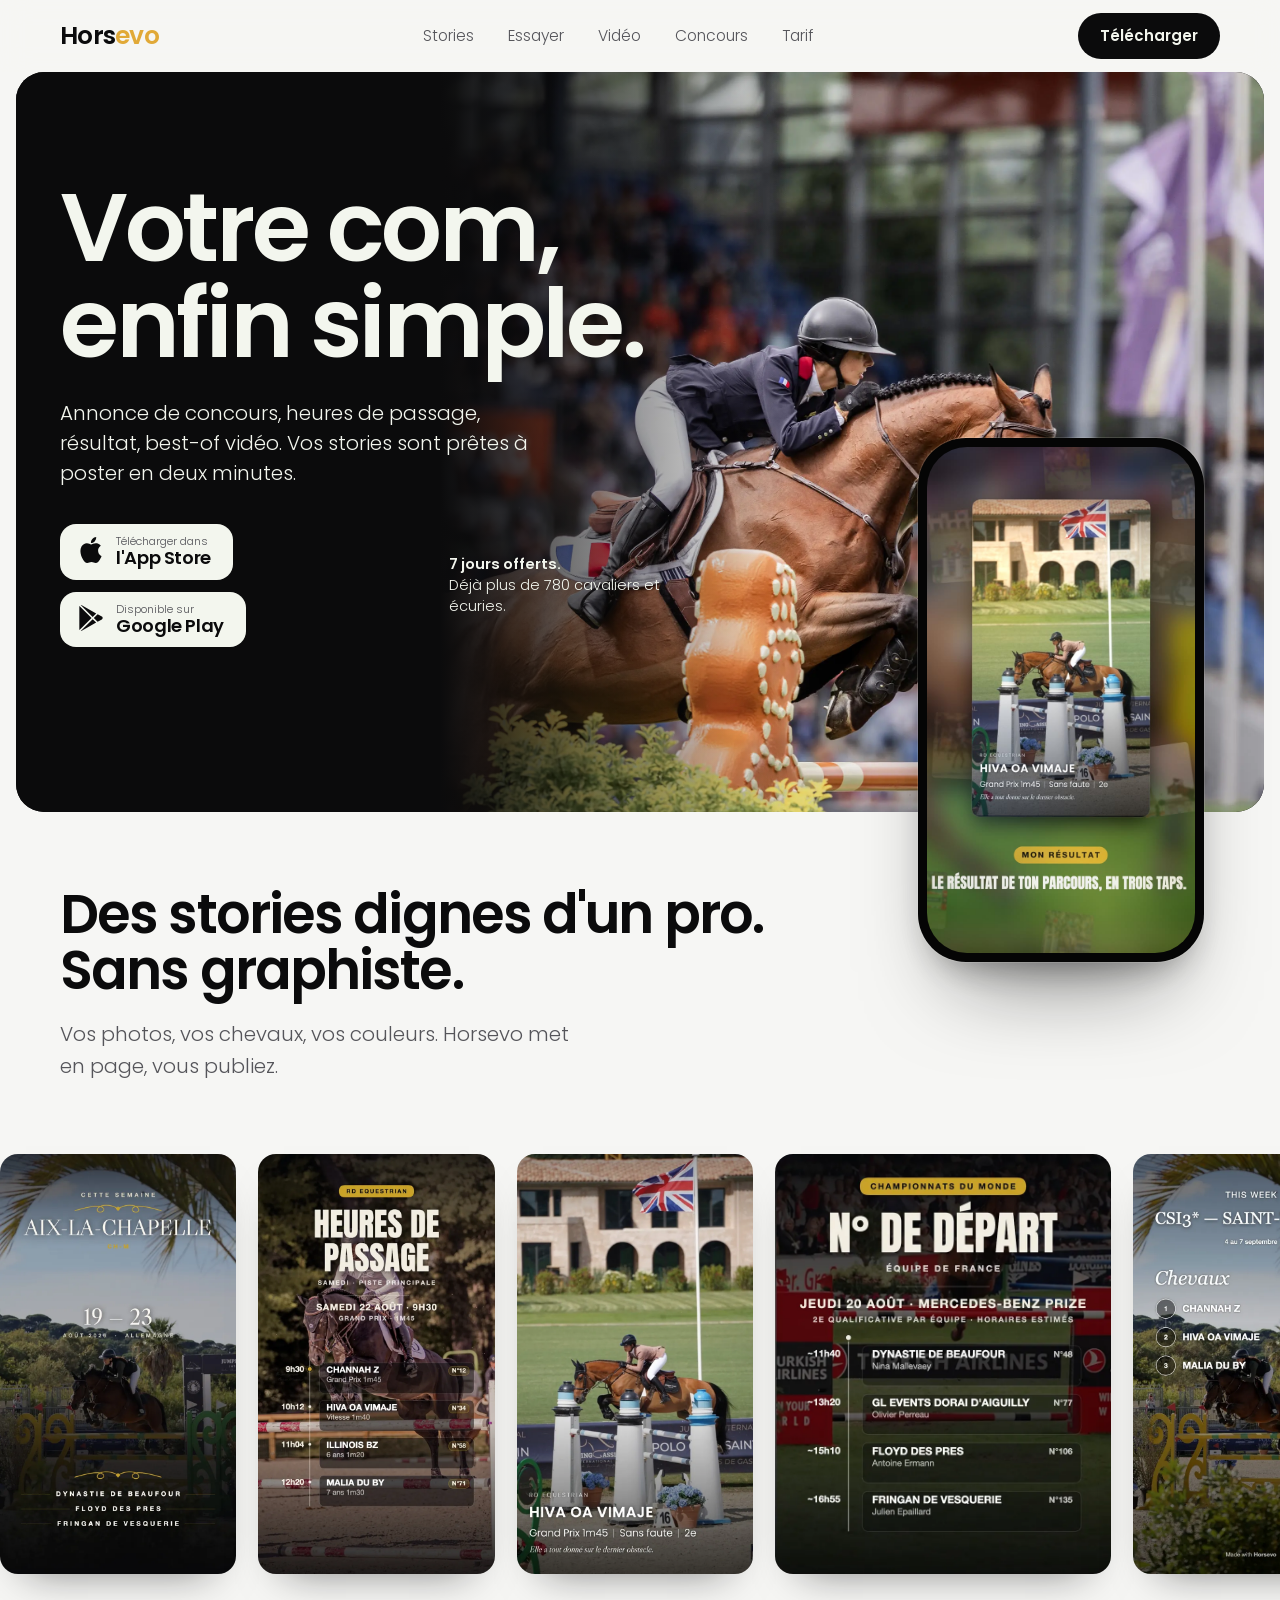
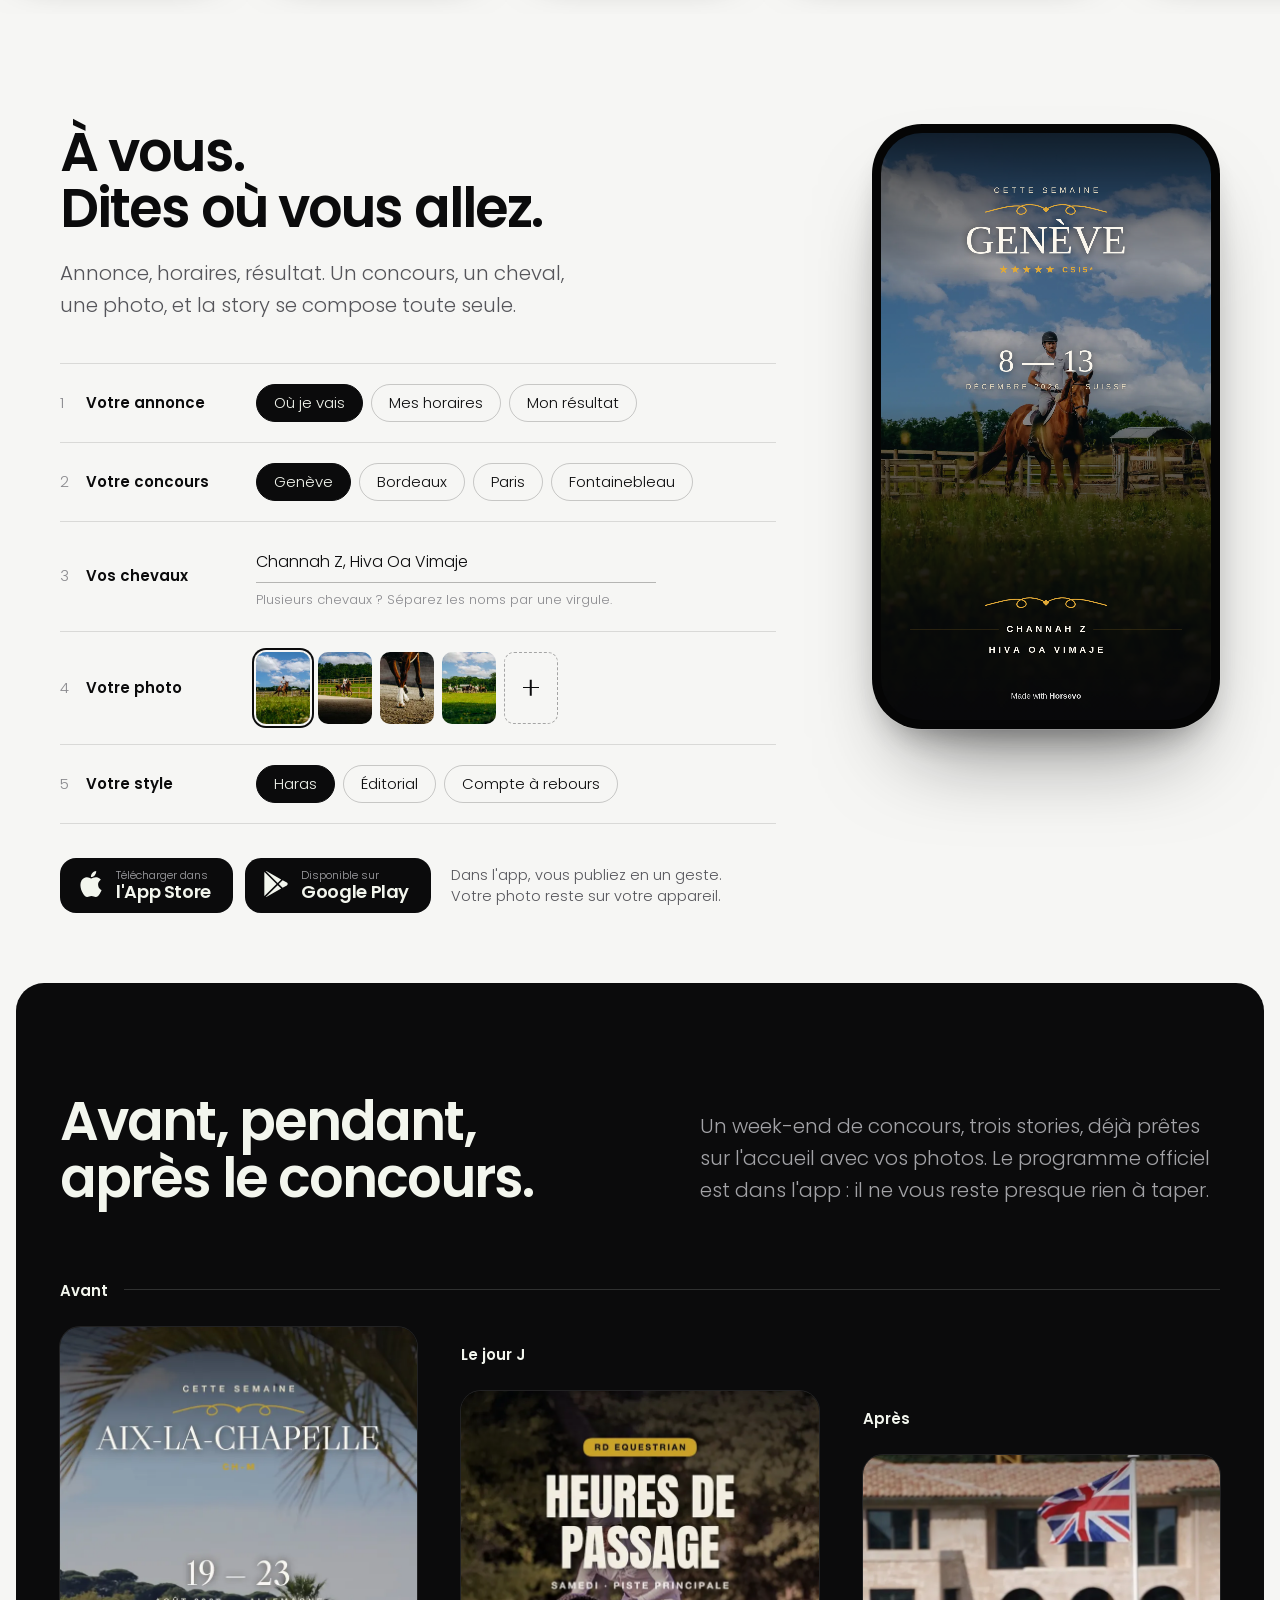
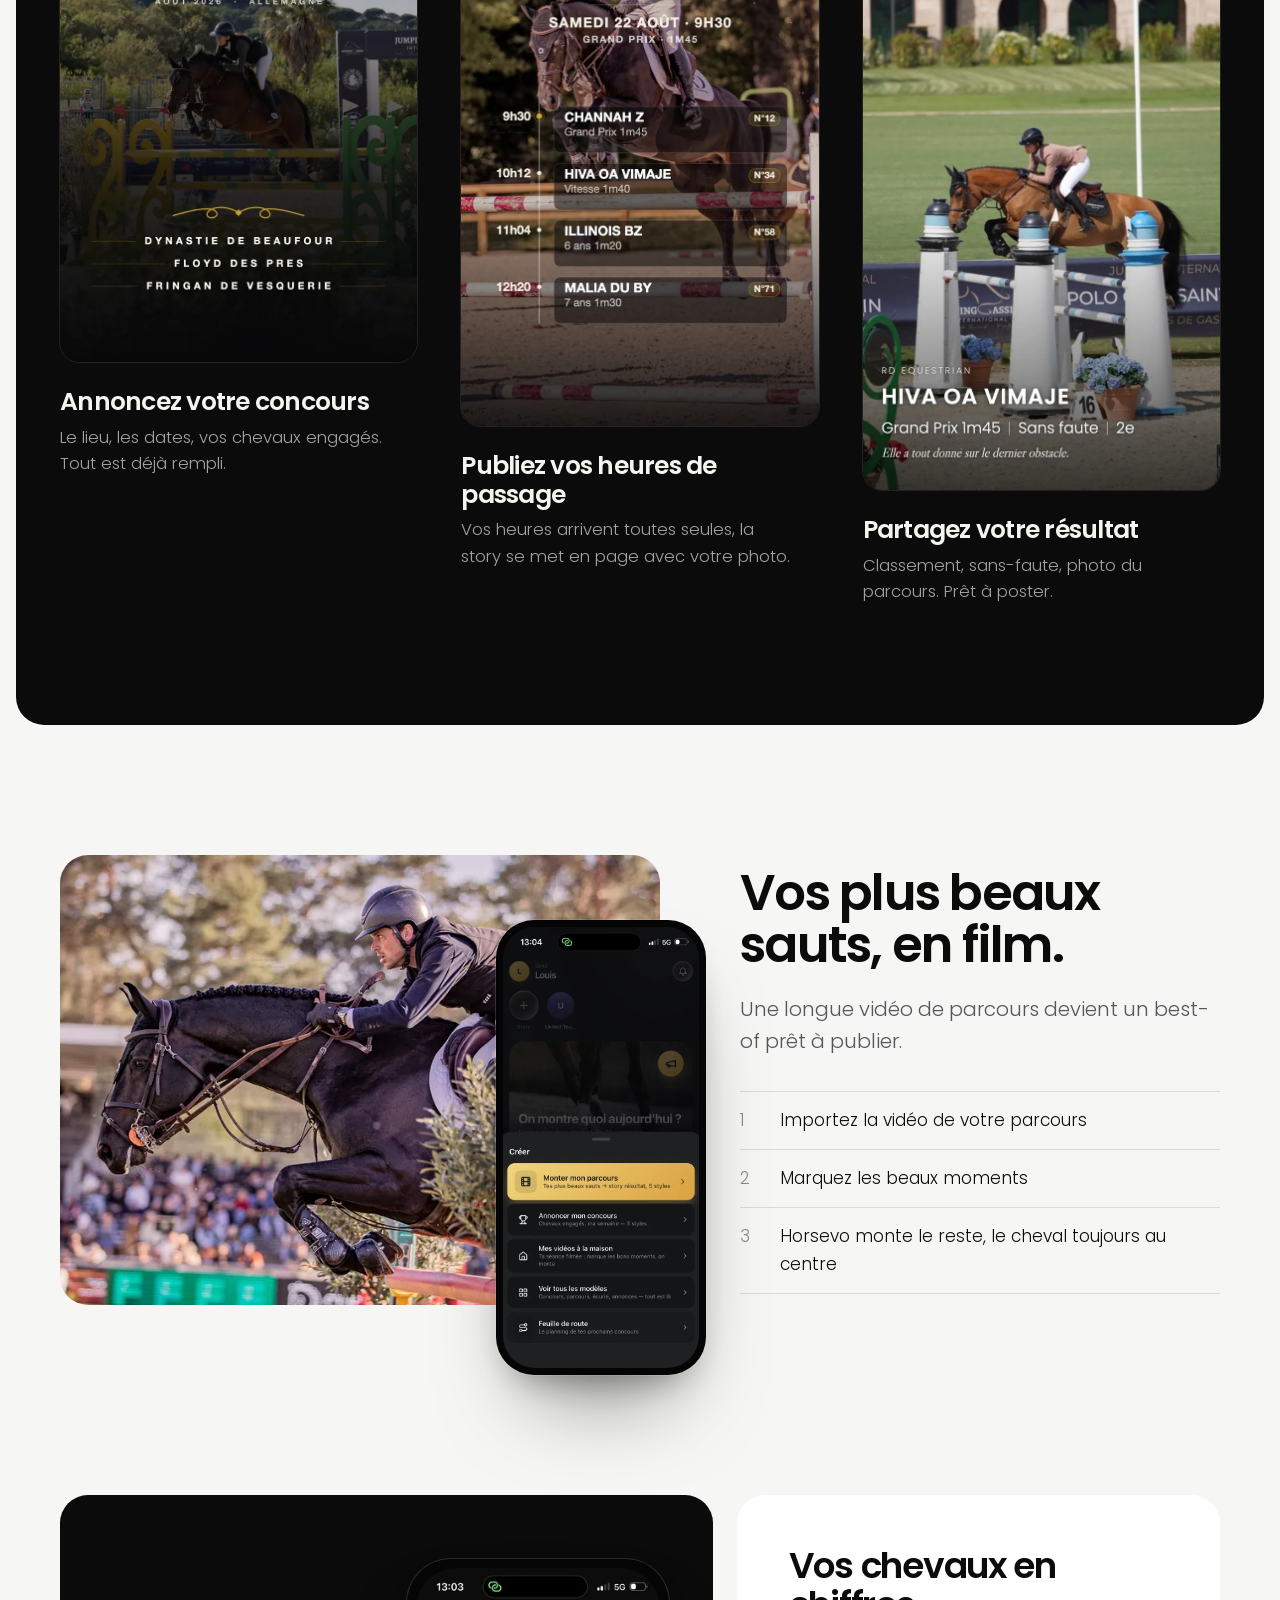
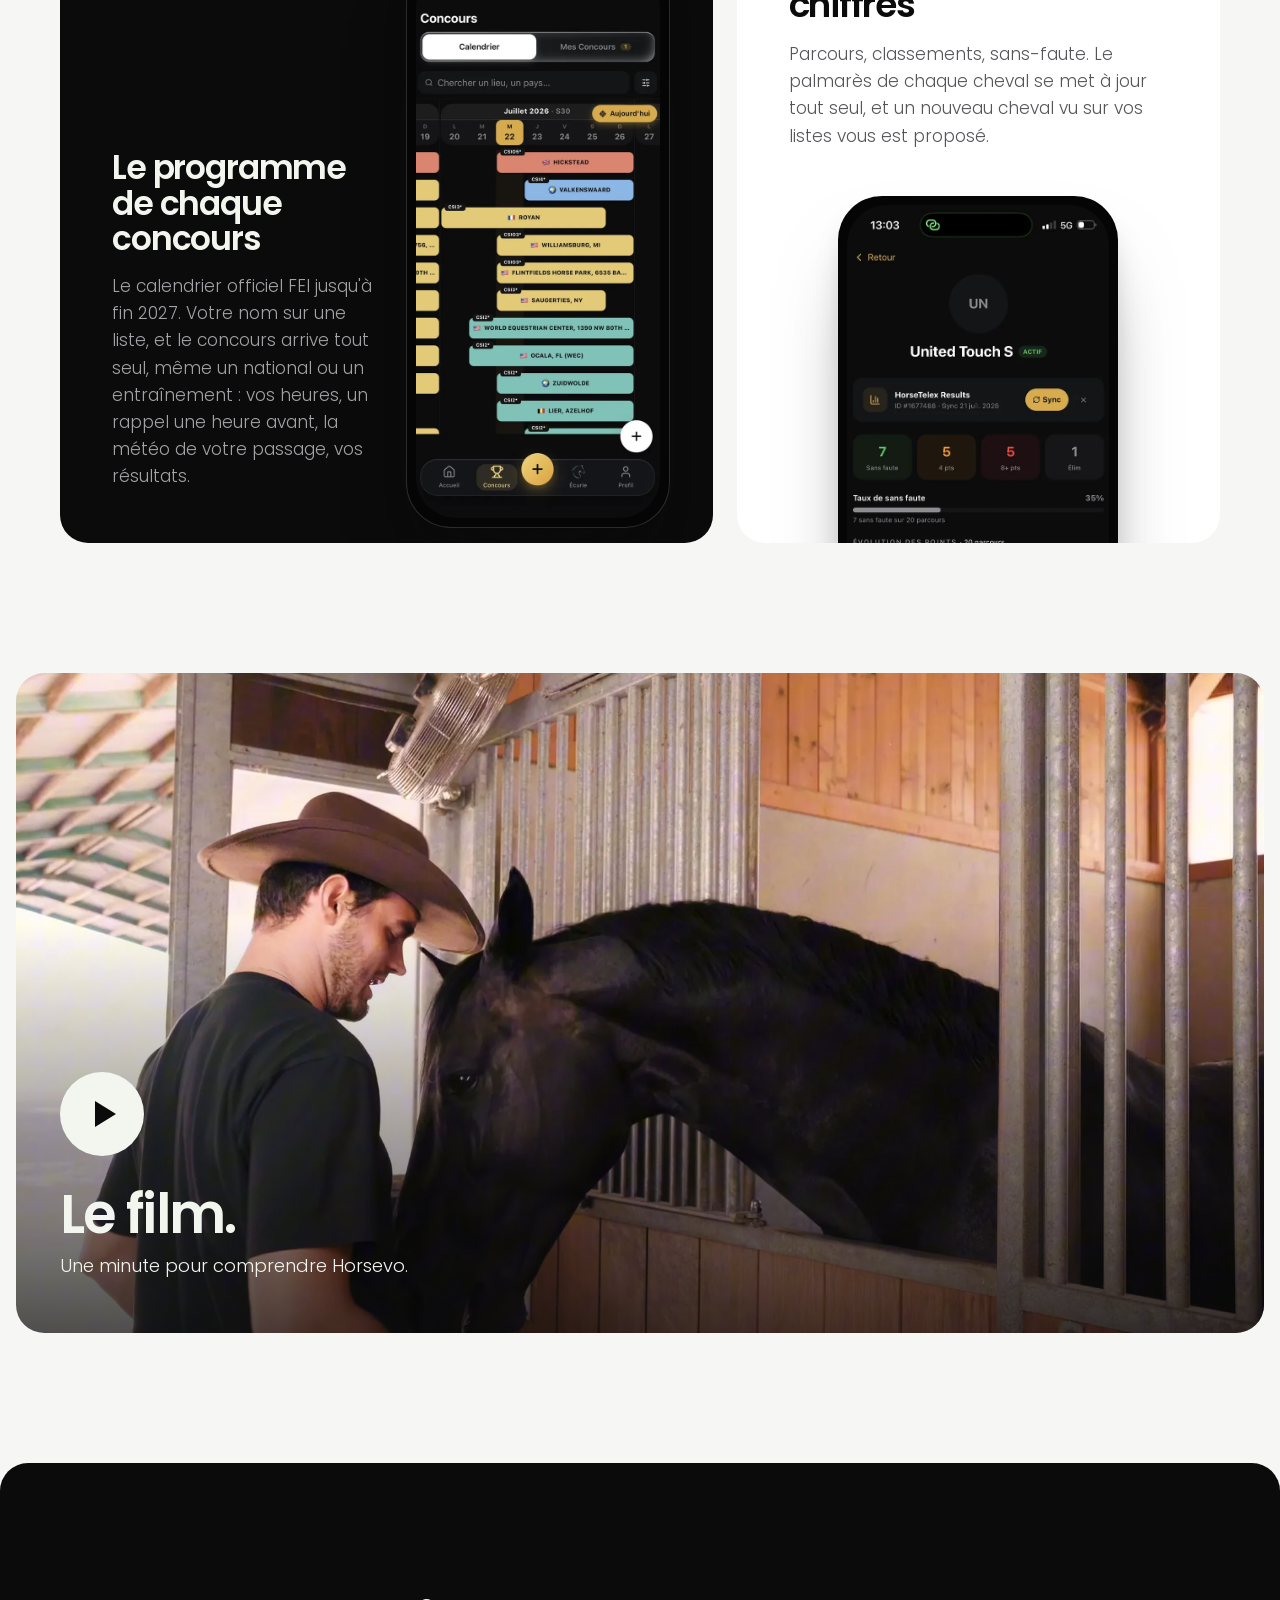
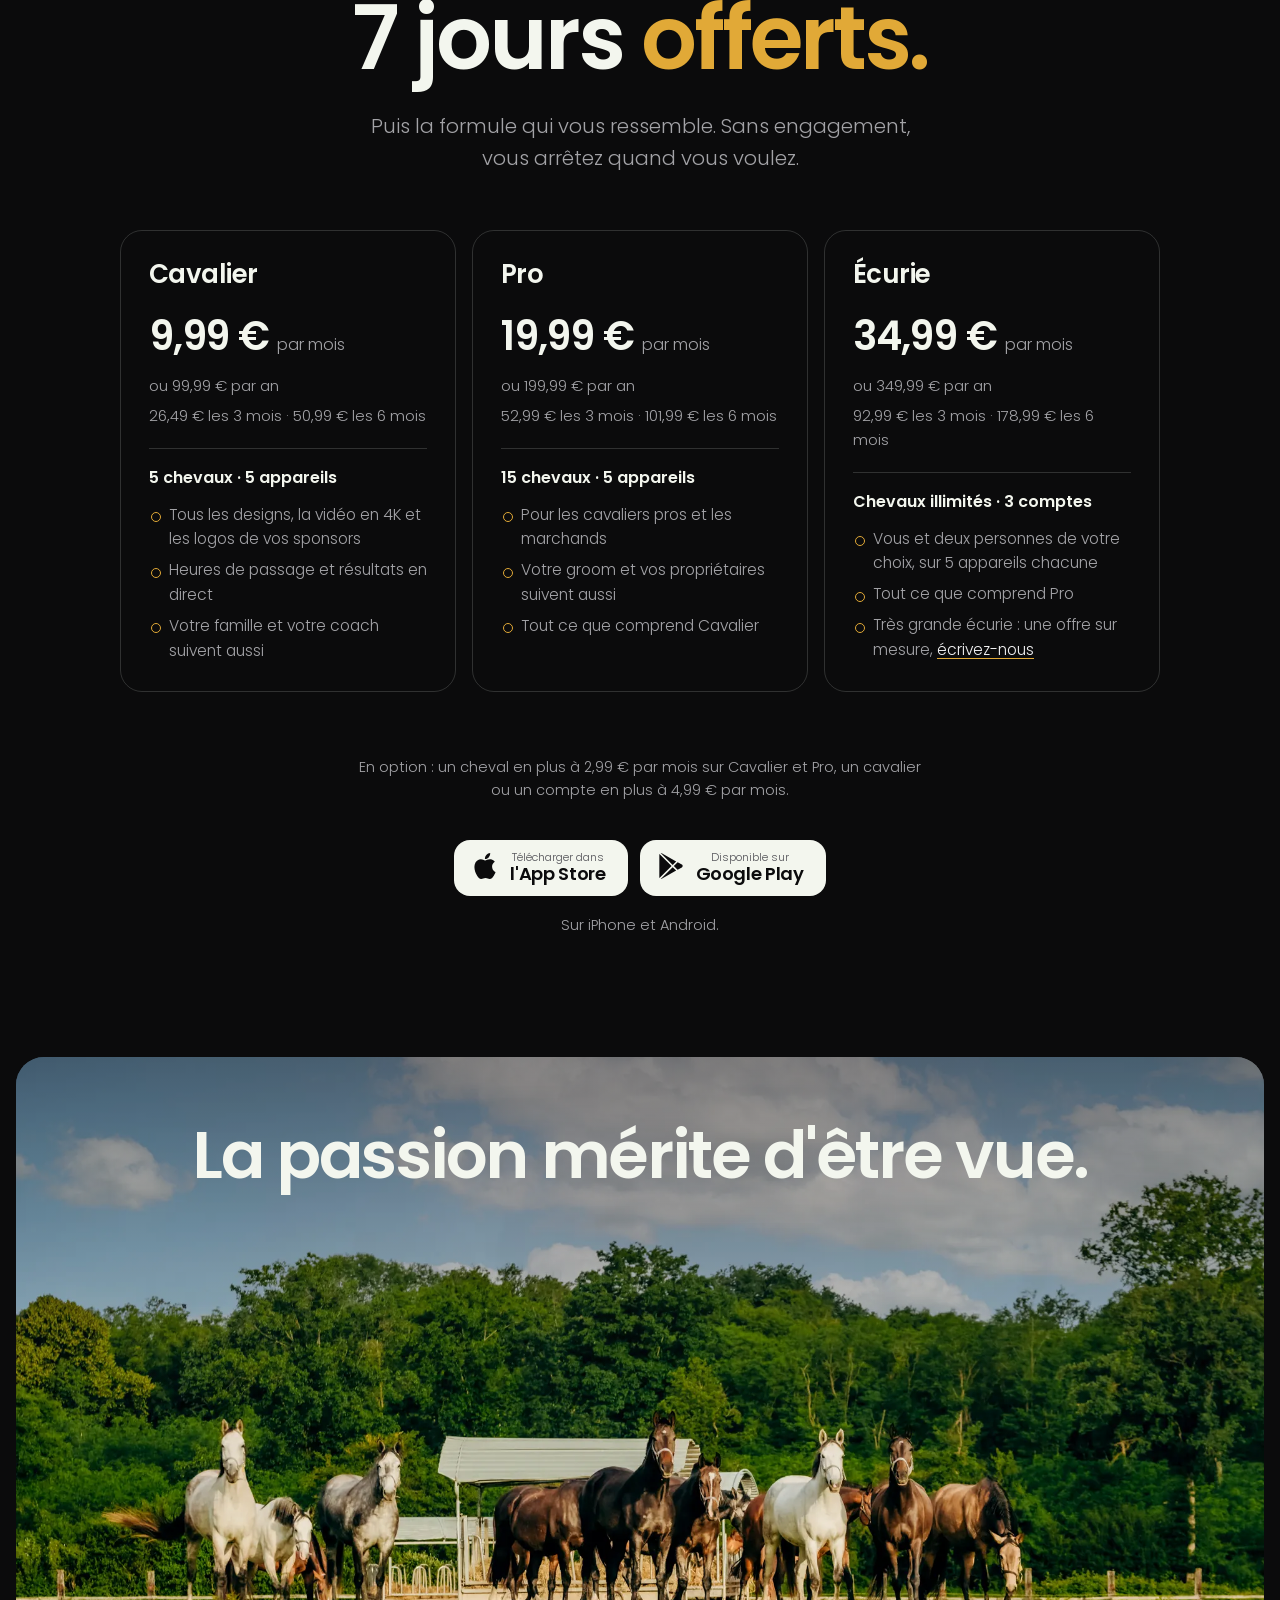
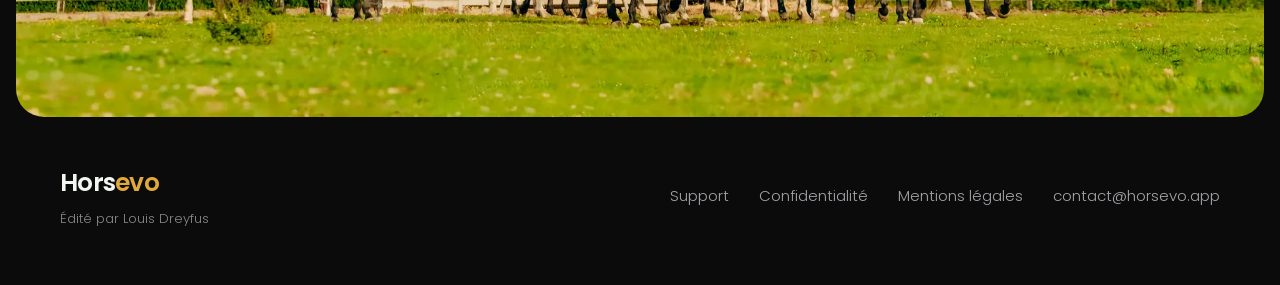
==== commit 70ce6214: "Accueil : stories déjà prêtes avec vos photos, heures qui arrivent seules, concours ajoutés par votr" ====
--- a/index.html
+++ b/index.html
@@ -527,7 +527,7 @@
   <div class="wrap">
     <div class="m-head">
       <h2 class="rv">Avant, pendant,<br>après le concours.</h2>
-      <p class="lead rv d1">Un week-end de concours, trois stories. Le programme officiel est déjà dans l'app, il vous reste presque rien à taper.</p>
+      <p class="lead rv d1">Un week-end de concours, trois stories, déjà prêtes sur l'accueil avec vos photos. Le programme officiel est dans l'app : il ne vous reste presque rien à taper.</p>
     </div>
     <div class="m-grid">
       <div class="mo rv">
@@ -540,7 +540,7 @@
         <span class="when">Le jour J</span>
         <img src="/assets/img/story-heures.webp" width="720" height="1280" loading="lazy" decoding="async" alt="">
         <h3>Publiez vos heures de passage</h3>
-        <p>Vous tapez l'heure, la story se met en page toute seule.</p>
+        <p>Vos heures arrivent toutes seules, la story se met en page avec votre photo.</p>
       </div>
       <div class="mo rv d2">
         <span class="when">Après</span>
@@ -567,7 +567,7 @@
       <ol class="steps rv d2">
         <li>Importez la vidéo de votre parcours</li>
         <li>Marquez les beaux moments</li>
-        <li>Horsevo monte le reste</li>
+        <li>Horsevo monte le reste, le cheval toujours au centre</li>
       </ol>
     </div>
   </div>
@@ -578,11 +578,11 @@
     <div class="card a rv">
       <div class="phone"><img src="/assets/img/ecran-calendrier.webp" width="600" height="1304" loading="lazy" decoding="async" alt="Le calendrier des concours dans l'application"></div>
       <h3>Le programme de chaque concours</h3>
-      <p>Le calendrier officiel FEI jusqu'à fin 2027. Dès que les horaires sortent, vous êtes prévenu.</p>
+      <p>Le calendrier officiel FEI jusqu'à fin 2027. Votre nom sur une liste, et le concours arrive tout seul, même un national ou un entraînement : vos heures, un rappel une heure avant, la météo de votre passage, vos résultats.</p>
     </div>
     <div class="card b rv d1">
       <h3>Vos chevaux en chiffres</h3>
-      <p>Parcours, classements, sans-faute. Le palmarès de chaque cheval se met à jour tout seul.</p>
+      <p>Parcours, classements, sans-faute. Le palmarès de chaque cheval se met à jour tout seul, et un nouveau cheval vu sur vos listes vous est proposé.</p>
       <div class="phone"><img src="/assets/img/ecran-cheval.webp" width="600" height="1304" loading="lazy" decoding="async" alt="La fiche d'un cheval avec ses statistiques de parcours"></div>
     </div>
   </div>
